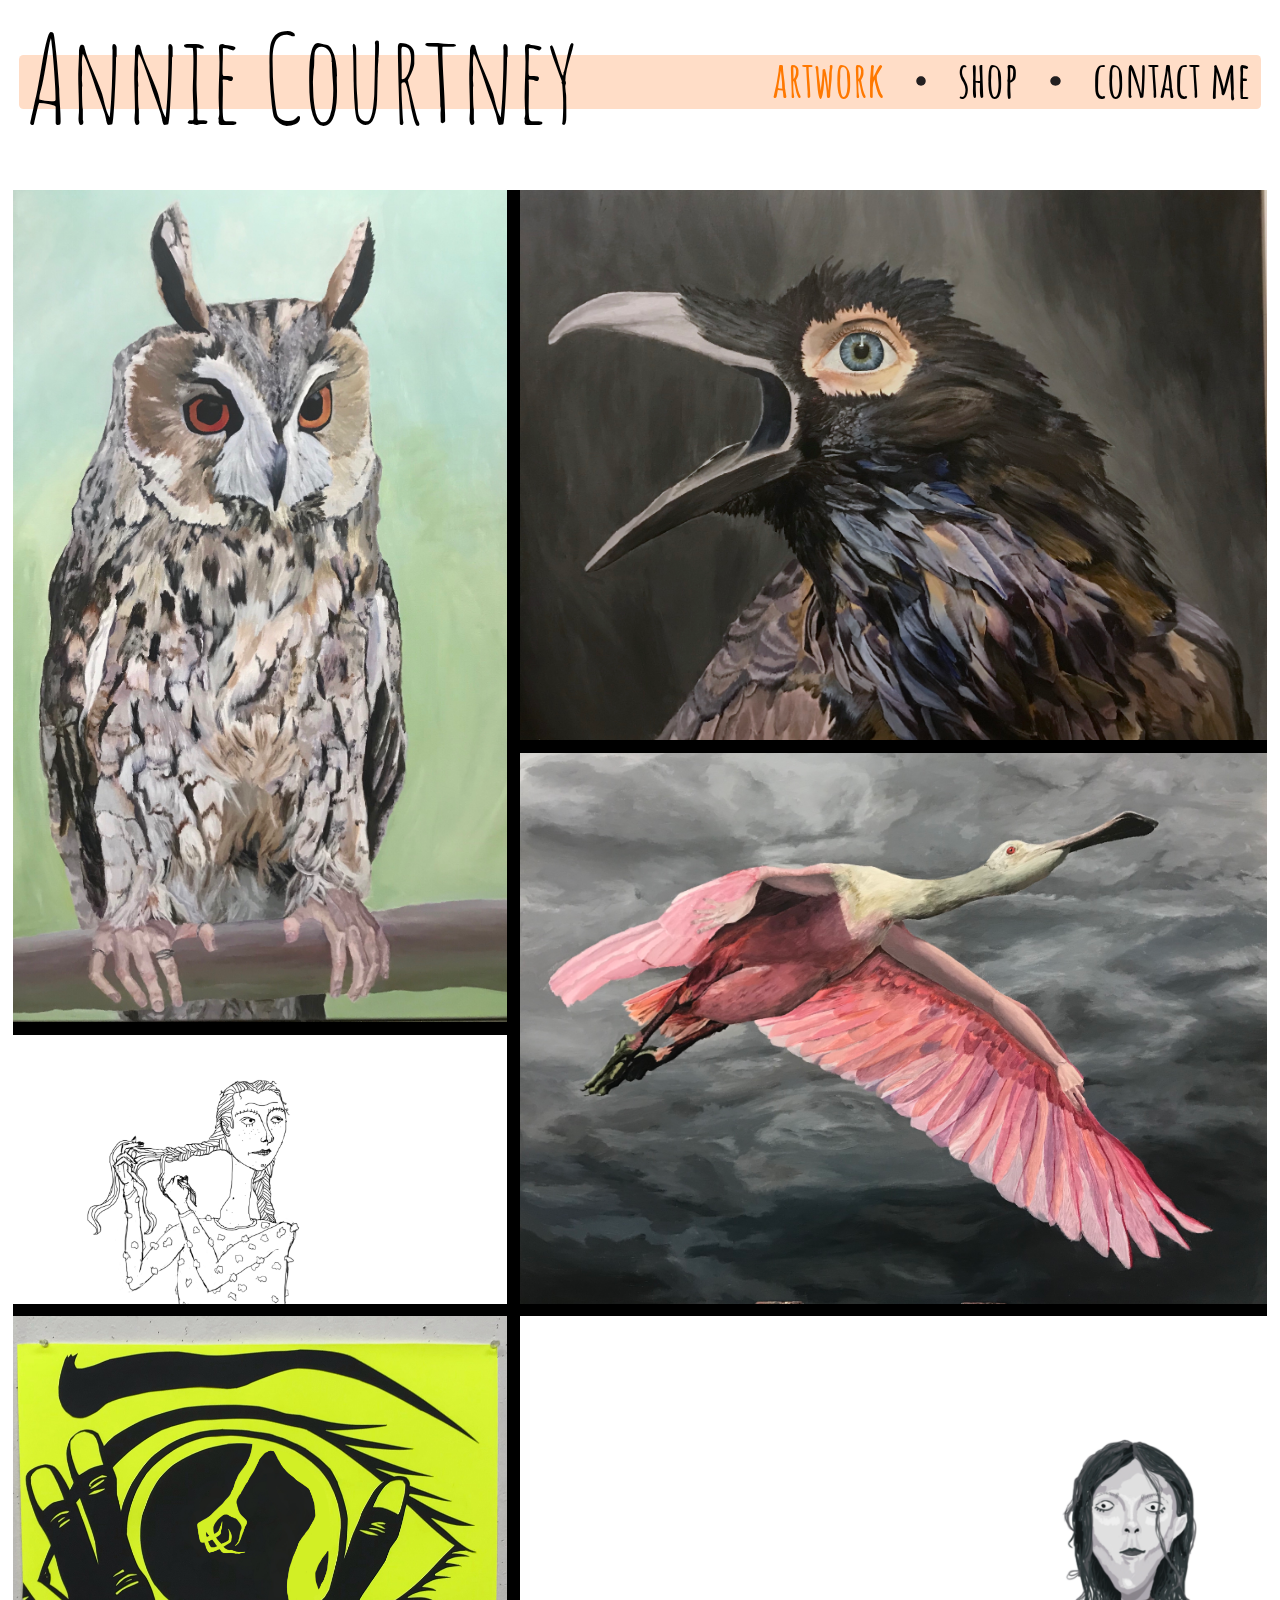
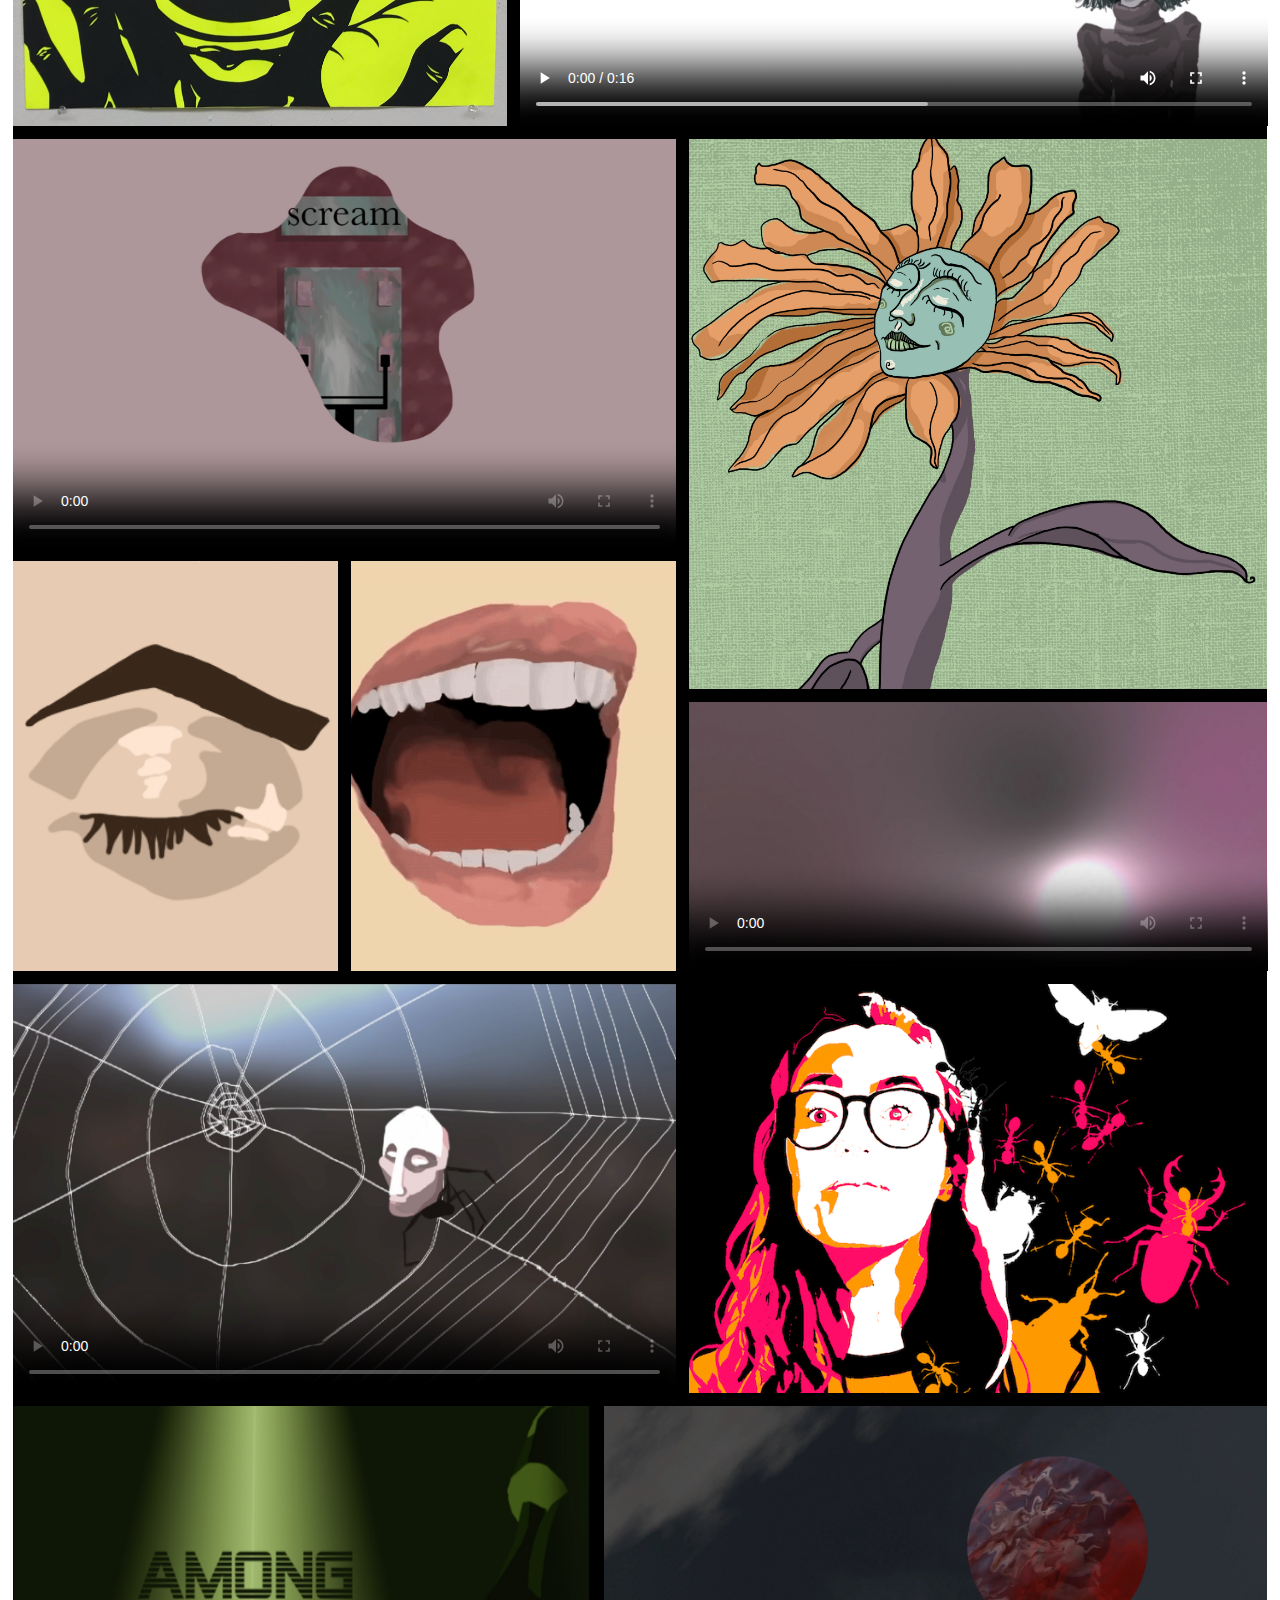
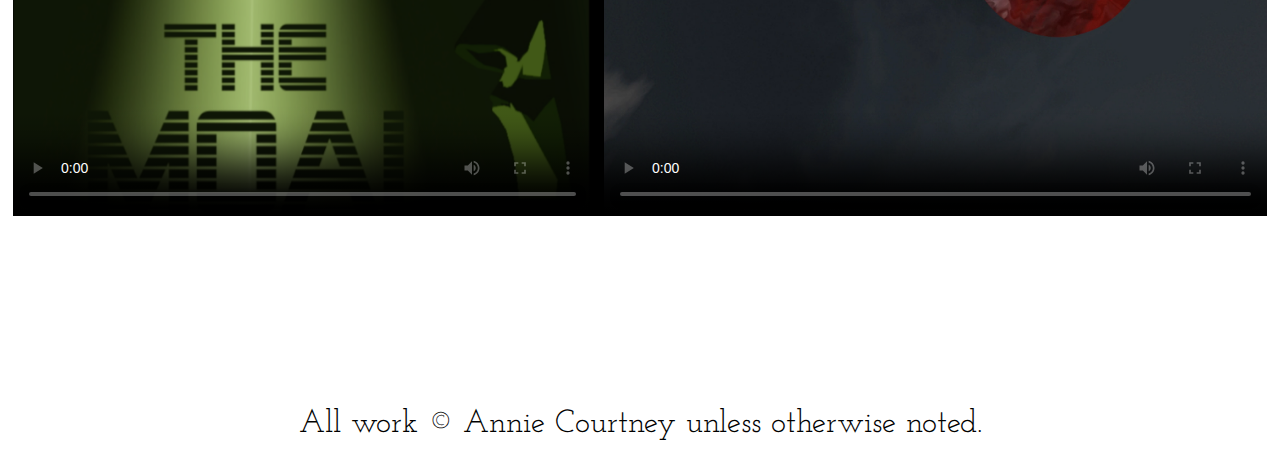
==== index.html @ 16fbfc7e "swipe" ====
<!DOCTYPE html>
<html>
<head>
	<!--artwork page-->
	<title>Annie Courtney</title>
	<link rel = "stylesheet" type = "text/css" href = "genStyle.css" />
	<link href="https://fonts.googleapis.com/css2?family=Amatic+SC:wght@400;700&family=Josefin+Slab&display=swap" rel="stylesheet">
	<link rel='icon' href='assets/favicon1.svg'/>
<!-- 	<link rel="apple-touch-icon-precomposed" href="favicon1.svg" /> -->
	<meta name="viewport" content="width=device-width, initial-scale=1">
</head>
<style>
	#artworks{
		display: grid;
		grid-gap: 3vw;
		background-color: black;
	}
	#artworks img{
		width: 100%;
		height: auto;
		margin-top: 0%;
		margin-bottom: 0%;
		padding: 0px;
		cursor: pointer;
		margin-top: 0%;
	}
	#artworks video{
		width: 100%;
		height: auto;
		margin-bottom: 0%;
		cursor: pointer;
	}

	#back2top{
	  display: none;
	  position: fixed;
	  bottom: 5vw;
	  right: 5vw;
	  border: none;
	  outline: none;
	  color: #ff780085;
	  background-color: #00000020;
	  cursor: pointer;
	  /*font-family: 'Amatic SC', serif;*/
	  font-weight: bolder;
	  font-size: 10vw;
	  padding-bottom: 2vw;
	  padding-left: 1vw;
	  padding-right: 1vw;
	  border-radius: 0vw;
	  /*font-weight: 700;*/
	}
	#back2top:hover {
	  color: #ff7800;
	  background-color: black;
	}

/*mobile lightbox below*/

	/* The Modal (background) */
	.modal {
	  display: none;
	  position: fixed;
	  z-index: 1;
	  padding-top: 10vw;
	  left: 0;
	  top: 0;
	  width: 100%;
	  padding-right: 0;
	  padding-left: 0;

	  height: 100%;
	  overflow: auto;
	  background-color: rgba(0, 0, 0,  .95);

	}

	/* Modal Content */
	.modal-content {
	  position: relative;
	  /*background-color: #000000;*/
	  margin-top: 2vw;
	 /* margin: auto;*/
	  padding: 0;
	  max-width: 100%;
	  /*max-height: 50vw;*/
	 /* max-width: 1200px;*/
	}

	/* The Close Button */
	.close {
	  color: white;
	  position: absolute;
	  top: 0vw;
	  right: 3vw;
	  font-size: 13vw;
	  /*font-weight: bold;*/
	}
	.close:hover,
	.close:focus {
	  color: #ff7800;
	  text-decoration: none;
	}

	/* Number text (1/3 etc) */
	.numbertext {
	  color: #ffffff50;
	  font-size: 5vw;
	  margin-top: -7vw;
	  margin-left: 3vw;
	  /*padding: 8px 12px;*/
	  position: absolute;
	}

	.mySlides {
	  display: none;
	}

	.mySlides img{
		width: 100%;
	}

	.mySlides video{
		width: 100%;
	}

	.cursor {
	  cursor: pointer;
	}

	/* Next & previous buttons */
	.prev,
	.next {
	  position: absolute;
	  width: auto;
	  padding: 1vw;
	  margin-top: 0vw;
	  color: white;
	  font-family: 'Josefin Slab', serif;
	  font-weight: 400;
	  font-size: 8vw;
	}
	.prev{
		left: 5vw;
	}

	/* Position the "next button" to the right */
	.next {
	  right: 5vw;
	  /*border-radius: 3px 0 0 3px;*/
	}

	/* On hover, add a black background color with a little bit see-through */
	.prev:hover,
	.next:hover {
		cursor: pointer;
	  color: #ff7800;
	}

	.title-container {
	  text-align: center;
	  margin-top: 0vw;
	  color: white;
	  font-size: 8vw;
	  font-family: 'Amatic SC', cursive;
	  font-weight: 700;
	}

	.caption-container{
	  text-align: center;
	  margin-top: 0vw;
	  margin-left: 7vw;
	  margin-right: 7vw;
	  color: white;
	  font-size: 5vw;
	  font-family: 'Josefin Slab', serif;
	}
	
	/* the little icons of all the images in the lightbox*/
	.column { 
	  display: flex;
	  flex-wrap: wrap;
	  align-items: flex-start;
	  flex-direction: row;
	  width: 92.5vw;
	  margin-left: 7.5vw;
	  margin-bottom: 2vw;
	  background-color: yellow;
	  margin-right:0;
	  padding-right: 0;
	}
	.column img{
	  margin: 1vw;
	  width: 15vw;
	}
	/*unselected little icons*/
	.demo {
	  opacity: .25;
	}
	/*selected little icon*/
	.active,
	.demo:hover {
	  opacity: 1;
	}

/*desktop below*/

	@media (min-width: 992px), (orientation: landscape) {
		#back2top {
		  bottom: 2vw;
		  right: 2vw;
		  color: #ff780075;
		  background-color: #00000050;
		  font-size: 5vw;
		  border-radius: 0vw;
		  padding-bottom: 1vw;
		  padding-right: .5vw;
		  padding-left: .5vw;
		  right: 3vw;
		}
		#artworks{
			margin-right: 1vw;
			margin-left: 1vw;
			display: grid;
		    grid-template-columns: repeat(15, 1fr);
		    grid-template-rows: repeat(23, 10vw);
		    grid-gap: 1vw;
		}
		#artworks img{
			width: 100%;
		    height: 100%;
		    object-fit: cover;

		}
		#artworks video{
			width: 100%;
		    height: 100%;
		    object-fit: cover;
		}
		#owl{
			grid-column-start: 1;
		    grid-column-end: 7;
		    grid-row-start: 1;
		    grid-row-end: 7;
		}
		#raven{
			grid-column-start:7;
		    grid-column-end: 16;
		    grid-row-start: 1;
		    grid-row-end: 5;
		}
		#love{
			grid-column-start: 7;
		    grid-column-end:16;
		    grid-row-start: 9;
		    grid-row-end: 12;
		}
		#braid{
			grid-column-start: 1;
		    grid-column-end: 7;
		    grid-row-start: 7;
		    grid-row-end: 9;
		}
		#flatbill{
			grid-column-start:7;
		    grid-column-end: 16;
		    grid-row-start: 5;
		    grid-row-end: 9;
		}
		#fear{
			grid-column-start: 1;
		    grid-column-end: 7;
		    grid-row-start: 9;
		    grid-row-end: 12;
		}
		#scream{
			grid-column-start: 1;
		    grid-column-end: 9;
		    grid-row-start: 12;
		    grid-row-end: 15;
		}
		#flower{
			grid-column-start: 9;
		    grid-column-end: 16;
		    grid-row-start: 12;
		    grid-row-end: 16;
		}
		#earthling{
			grid-column-start: 1;
			grid-column-end: 5;
		    grid-row-start: 15;
		    grid-row-end: 18;
		}
		#mouth{
			grid-column-start: 5;
		    grid-column-end: 9;
		    grid-row-start: 15;
		    grid-row-end: 18;
		}
		#abstract{
			grid-column-start: 9;
			grid-column-end: 16;
		    grid-row-start: 16;
		    grid-row-end: 18;
		}
		#privacy{
			grid-column-start: 1;
		    grid-column-end: 9;
		    grid-row-start: 18;
		    grid-row-end: 21;
		}
		#self{
			grid-column-start: 9;
		    grid-column-end: 16;
		    grid-row-start: 18;
		    grid-row-end: 21;
		}
		#moai{
			grid-column-start: 1;
		    grid-column-end: 8;
		    grid-row-start: 21;
		    grid-row-end: 24;
		}
		#spider{
			grid-column-start: 8;
		    grid-column-end: 16;
		    grid-row-start: 21;
		    grid-row-end: 24;
		}

/*desktop lightbox below*/

		/* The Modal (background) */
		.modal {
		  display: none;
		  position: fixed;
		  z-index: 1;
		  padding-top: 0vw;
		  left: 0;
		  top: 0;
		  width: 100%;
		  height: 100%;
		  overflow: auto;
		}

		/* Modal Content */
		.modal-content {
		  position: relative;
		  margin-top: 1vw;
		  padding: 0;
		  margin-left: 1vw;
		  margin-right: 1vw;
		}

		.mySlides{
		  margin-top: 4vw;
		  margin-left: 4vw;
		  margin-right: 5vw;
		  display: none;
		  width: 50%;
		  margin-bottom: 5vw;
		}

		.mySlides img{
		  display: block;
		  width: 50vw;
		  height: auto;
		  max-height: 50vw;
		  margin-left: auto;
		  margin-right: auto;
		}
		#LMG{
		  width: 35vw;
		  height: auto;
		  margin-left: auto;
		  margin-right: auto;
		}

		.mySlides video{
		  display: block;
		  height: auto;
		  width: 50vw;
		  margin-left: auto;
		  margin-right: auto;
		}

		/* The Close Button */
		.close {
		  z-index: 99;
		  color: white;
		  position: absolute;
		  top: -1vw;
		  right: 1vw;
		  font-size: 5vw;
		}

		/* Number text (1/15 etc) */
		.numbertext {
		  font-size: 2vw;
		  margin-top: -2.75vw;
		  margin-left: -3.5vw;
		  position: absolute;
		}

		/* Next & previous buttons */
		.prev,
		.next {
		  position: absolute;
		  width: auto;
		  font-size: 4vw;
		}
		.prev{
			left: 0;
			padding-left: 4vw;
		}

		/* Position the "next button" to the right */
		.next {
		  right: 0;
		  padding-right: 5vw;
		}

		/* the little icons of all the images in the lightbox*/
		.column { 
		  display: flex;
		  flex-wrap: wrap;
		  align-items: flex-start;
		  flex-direction: row;
		  width: 100vw;
		  margin-left: 1vw;
		  margin-bottom: 2vw;
		}
		.column img{
		  margin: 1vw;
		  width: 10vw;
		}

		.title-container {
		  position: absolute;
		  text-align: center;
		  width: 50vw;
		  top: 1vw;
		  left: 48vw;
		  font-size: 4vw;
		  margin-left: 4vw;
		  margin-right: 4vw;
		}

		.caption-container{
		  position: absolute;
		  text-align: center;
		  width: 50vw;
		  top: 5vw;
		  left: 48vw;
		  margin-left: 4vw;
		  margin-right: 4vw;
		  padding-left: 4vw;
		  padding-right: 4vw;
		  margin-top: 1vw;
		  font-size: 2vw;
		}

}

</style>
<body>
	<div id="box">
		<div class="bar1"></div>
		<div class="bar1 corners"></div>
  		<a id="annie">Annie Courtney</a>
  		<div class="bar1 bar2"></div>
  		<div class="bar1 bar2 corners"></div>
  		<div id="nav">
  			<a id="artwork" class="page_title" href="index.html" target="_self">artwork</a>
  			<img id="dot1"src="assets/dot.svg">
  			<a id="shop" href="shop.html" target="_self">shop</a>
  			<img id="dot2" src="assets/dot.svg">
  			<a id="contact" href="contact.html">contact me</a>
		</div>
	</div>
<div id="inner_box">
<!--page specific-->
	<div id="artworks">
		<img id="raven" onclick="openModal();currentSlide(1)" src="assets/artwork/nothing more.jpg" alt="painting of a crow/raven with a human eye">
		<img id="owl" onclick="openModal();currentSlide(2)" src="assets/artwork/Losing My Grip.jpg" alt="painting of an owl sitting on a branch with human hands instead of talons">
		<img id="flatbill" onclick="openModal();currentSlide(3)" src="assets/artwork/En Route.JPG" alt="painting of a rose flatbill bird flying with human arms under her/his/their wings">
		<img id="fear" onclick="openModal();currentSlide(4)" src="assets/artwork/fear.jpg" alt="paper cutout graphic of a hand partially covering an eye with the reflection of a monster hand in the eye">
		<video id="love" onclick="openModal();currentSlide(5)" poster="assets/artwork/thumbnails/love_cover.png" controls><source src="assets/artwork/love.mp4" type="video/mp4" alt="animation of a girl getting her hair pushed behind her ear by someone out of frame, and then leaking pink goo from the eyes, nose, and mouth and falling over">Your browser does not support the video tag.</video>
		<img id="braid" onclick="openModal();currentSlide(6)" src="assets/artwork/dahaht.jpg" alt="sketchy illustration of a girl braiding her hair">
		<img id="flower" onclick="openModal();currentSlide(7)" src="assets/artwork/photosynthesmize.jpg" alt="illlustration of a flower with a human face">
		<video id="scream" onclick="openModal();currentSlide(8)" controls src="assets/artwork/scream.mov" type="video/mov" poster="assets/artwork/thumbnails/scream_cover.png" alt="animation of a scream switch being pulling inside a mouth">Your browser does not support the video tag.</video>
		<video id="abstract" onclick="openModal();currentSlide(9)" poster="assets/artwork/thumbnails/tcaoy_cover.png" controls><source src="assets/artwork/tcaoy.mp4" type="video/mp4" alt="animation of abstract light and colors">Your browser does not support the video tag.</video>
		<img id="mouth" onclick="openModal();currentSlide(10)" src="assets/artwork/mouth.gif" alt="animation of a mouth opeing and a beetle crawling on the tongue">
		<video id="privacy" onclick="openModal();currentSlide(11)" poster="assets/artwork/thumbnails/ijwsp_cover.png" controls><source src="assets/artwork/ijwsp.mp4" type="video/mp4" alt="demo of an app where a spider creature gets scared if you make noise">Your browser does not support the video tag.</video>
		<img id="self" onclick="openModal();currentSlide(12)" src="assets/artwork/selfportrait.PNG" alt="digital drawing of a girl and bugs">
		<video id="moai" onclick="openModal();currentSlide(13)" poster="assets/artwork/thumbnails/moai_cover.png" controls src="assets/artwork/Among the Moai.mov" type="video/mov" alt="3d animation of a ufo bringing the statues of easter island to life">Your browser does not support the video tag.</video>
		<video id="spider" onclick="openModal();currentSlide(14)" poster="assets/artwork/thumbnails/spider_cover.png" controls src="assets/artwork/spider.mov" type="video/mov" alt="3d animation of a spider with a human-like head dancing">Your browser does not support the video tag.</video>
		<img id="earthling" onclick="openModal();currentSlide(15)" src="assets/artwork/earthling.gif" alt="animation of an eye opening and plants growing out and an ant crawling out">
	</div>

<!-- lightbox -->
	<div id="myModal" class="modal">
  <span class="close cursor" onclick="closeModal()">&times;</span>
  <div class="modal-content">

    <div class="mySlides">
      <div class="numbertext">1 / 15</div>
      <img src="assets/artwork/nothing more.jpg">
    </div>

    <div class="mySlides">
      <div class="numbertext">2 / 15</div>
      <img id="LMG" src="assets/artwork/Losing My Grip.jpg">
    </div>

    <div class="mySlides">
      <div class="numbertext">3 / 15</div>
      <img src="assets/artwork/En Route.JPG"">
    </div>
    <div class="mySlides">
      <div class="numbertext">4 / 15</div>
      <img src="assets/artwork/fear.jpg">
    </div>

    <div class="mySlides">
      <div class="numbertext">5 / 15</div>
      <video poster="assets/artwork/thumbnails/love_cover.png" controls><source src="assets/artwork/love.mp4" type="video/mp4">Your browser does not support the video tag.</video>
    </div>

    <div class="mySlides">
      <div class="numbertext">6 / 15</div>
      <img src="assets/artwork/dahaht.jpg">
    </div>
        <div class="mySlides">
      <div class="numbertext">7 / 15</div>
      <img src="assets/artwork/photosynthesmize.jpg">
    </div>

    <div class="mySlides">
      <div class="numbertext">8 / 15</div>
		<video controls src="assets/artwork/scream.mov" type="video/mov" poster="assets/artwork/thumbnails/scream_cover.png">Your browser does not support the video tag.</video>
    </div>

    <div class="mySlides">
      <div class="numbertext">9 / 15</div>
      	<video poster="assets/artwork/thumbnails/tcaoy_cover.png" controls><source src="assets/artwork/tcaoy.mp4" type="video/mp4">Your browser does not support the video tag.</video>
    </div>
        <div class="mySlides">
      <div class="numbertext">10 / 15</div>
      <img src="assets/artwork/mouth.gif">
    </div>

    <div class="mySlides">
      <div class="numbertext">11 / 15</div>
      	<video poster="assets/artwork/thumbnails/ijwsp_cover.png" controls><source src="assets/artwork/ijwsp.mp4" type="video/mp4">Your browser does not support the video tag.</video>
    </div>

    <div class="mySlides">
      <div class="numbertext">12 / 15</div>
      <img src="assets/artwork/selfportrait.PNG">
    </div>
        <div class="mySlides">
      <div class="numbertext">13 / 15</div>
      <video poster="assets/artwork/thumbnails/moai_cover.png" controls src="assets/artwork/Among the Moai.mov" type="video/mov">Your browser does not support the video tag.</video>
    </div>

    <div class="mySlides">
      <div class="numbertext">14 / 15</div>
      <video poster="assets/artwork/thumbnails/spider_cover.png" controls src="assets/artwork/spider.mov" type="video/mov">Your browser does not support the video tag.</video>
    </div>

    <div class="mySlides">
      <div class="numbertext">15 / 15</div>
      <img src="assets/artwork/earthling.gif">
    </div>
    
    <div class="title-container">
	    <a class="prev" onclick="plusSlides(-1); document.querySelectorAll('video').forEach(vid => vid.pause());">&#10094;</a>
	    <a id="myTitle"></a>
	    <a class="next" onclick="plusSlides(1); document.querySelectorAll('video').forEach(vid => vid.pause());">&#10095;</a>
    </div>
    <div class="caption-container">
      <p id="caption"></p>
    </div>

        <div class="column">
	      <img class="demo cursor" src="assets/artwork/nothing more.jpg" onclick="currentSlide(1)" title="Nothing More" alt="acrylic on canvas">
	      <img class="demo cursor" src="assets/artwork/Losing My Grip.jpg" onclick="currentSlide(2)" title="Losing My Grip" alt="acrylic on canvas">
	      <img class="demo cursor" src="assets/artwork/En Route.JPG" onclick="currentSlide(3)" title="En Route" alt="acrylic on canvas">
	      <img class="demo cursor" src="assets/artwork/fear.jpg" onclick="currentSlide(4)" title="Encounter" alt="paper and glue">
	      <img class="demo cursor" src="assets/artwork/thumbnails/love_cover.png" onclick="currentSlide(5)" title="Love" alt="animated in Photoshop">
	      <img class="demo cursor" src="assets/artwork/dahaht.jpg" onclick="currentSlide(6)" title="Does anyone have a hair tie?" alt="drawn in Photoshop">
	      <img class="demo cursor" src="assets/artwork/photosynthesmize.jpg" onclick="currentSlide(7)" title="Photosynthesmize" alt="drawn in Photoshop">
	      <img class="demo cursor" src="assets/artwork/thumbnails/scream_cover.png" onclick="currentSlide(8)" title="Scream" alt="animated in After Effects and Photoshop">
	      <img class="demo cursor" src="assets/artwork/thumbnails/tcaoy_cover.png" onclick="currentSlide(9)" title="They're Crawling All Over You" alt="animated in After Effects, music sampled from Marina and the Diamonds">
	      <img class="demo cursor" src="assets/artwork/mouth.gif" onclick="currentSlide(10)" title="Taste(buds)" alt="animated in Photoshop">
	      <img class="demo cursor" src="assets/artwork/thumbnails/ijwsp_cover.png" onclick="currentSlide(11)" title="I just want some privacy." alt="This piece is a sound-reactive application that was coded in Max, a visual programming language, and animated in After Effects and Photoshop. Both the interaction and the movement were designed to give an impossible creature just enough life to connect with people.">
	      <img class="demo cursor" src="assets/artwork/selfportrait.PNG" onclick="currentSlide(12)" title="Portrait" alt="made with Photoshop">
	      <img class="demo cursor" src="assets/artwork/thumbnails/moai_cover.png" onclick="currentSlide(13)" title="Among the Moai" alt="animated in Blender and After Effects">
	      <img class="demo cursor" src="assets/artwork/thumbnails/spider_cover.png" onclick="currentSlide(14)" title="Creeper" alt="made with Blender, Unity, After Effects, and Final Cut Pro">
	      <img class="demo cursor" src="assets/artwork/earthling.gif" onclick="currentSlide(15)" title="Earthling" alt="animated in Photoshop">
    </div>

  </div>
</div>

<!-- lightbox above -->

	<button onclick="topFunction()" id="back2top" title="Go to top">&#x2191;</button>
<!-- ^^^ page specific ^^^ -->
</div>
	<div id="footer">All work &#169; Annie Courtney unless otherwise  noted.</div>

<script>
//Get the button
var mybutton = document.getElementById("back2top");

// When the user scrolls down 20px from the top of the document, show the button
window.onscroll = function() {scrollFunction()};

function scrollFunction() {
  if (document.body.scrollTop > 20 || document.documentElement.scrollTop > 20) {
    mybutton.style.display = "block";
  } else {
    mybutton.style.display = "none";
  }
}



// When the user clicks on the button, scroll to the top of the document
function topFunction() {
  document.body.scrollTop = 0;
  document.documentElement.scrollTop = 0;
}

//lightbox below 

function openModal() {
  document.getElementById("myModal").style.display = "block";
}

function closeModal() {
  document.getElementById("myModal").style.display = "none";
}

var slideIndex = 1;
showSlides(slideIndex);

function plusSlides(n) {
  showSlides(slideIndex += n);
}

function currentSlide(n) {
  showSlides(slideIndex = n);
}

function showSlides(n) {
  var i;
  var slides = document.getElementsByClassName("mySlides");
  var dots = document.getElementsByClassName("demo");
  var titleText = document.getElementById("myTitle");
  var captionText = document.getElementById("caption");
  if (n > slides.length) {slideIndex = 1}
  if (n < 1) {slideIndex = slides.length}
  for (i = 0; i < slides.length; i++) {
      slides[i].style.display = "none";
  }
  for (i = 0; i < dots.length; i++) {
      dots[i].className = dots[i].className.replace(" active", "");
  }
  slides[slideIndex-1].style.display = "block";
  dots[slideIndex-1].className += " active";
  titleText.innerHTML = dots[slideIndex-1].title;
  captionText.innerHTML = dots[slideIndex-1].alt;
}


// swiping:
let touchstartX = 0;
let touchstartY = 0;
let touchendX = 0;
let touchendY = 0;

const gestureZone = document.getElementById('myModal');

gestureZone.addEventListener('touchstart', function(event) {
    touchstartX = event.changedTouches[0].screenX;
    touchstartY = event.changedTouches[0].screenY;
}, false);

gestureZone.addEventListener('touchend', function(event) {
    touchendX = event.changedTouches[0].screenX;
    touchendY = event.changedTouches[0].screenY;
    handleGesture();
}, false); 

function handleGesture() {
    if ((touchendX <= touchstartX) && (Math.abs(touchstartX-touchendX)>Math.abs(touchendY-touchstartY))) {
        plusSlides(1);
    }
    
    if ((touchendX >= touchstartX) && (Math.abs(touchstartX-touchendX)>Math.abs(touchendY-touchstartY))) {
        plusSlides(-1);
    }
    
    // if (touchendY <= touchstartY) {
    //     alert('Swiped up');
// &&(abs(touchstartX-touchendX)>abs(touchendY-touchstartY))
// &&(abs(touchstartX-touchendX)>abs(touchendY-touchstartY))
    // }
    
    // if (touchendY >= touchstartY) {
    //     alert('Swiped down');
    // }
    
    // if (touchendY === touchstartY) {
    //     alert('Tap');
    // }
}

</script>

</body>
</html>
---- genStyle.css ----
/* general every-page style */
html {
  box-sizing: border-box;
}
*, *:before, *:after {
  box-sizing: inherit;
} 
/*the above is so input boxes do not exceed 
their parent containers when they have padding*/

body{
	font-family: 'Josefin Slab', serif;
	margin: 0px;
	font-size: 98pt; /*the font size that all font percentages will be referencing*/
}
#box{ /*this is for the header and nav bar only*/
	display: flex;
	flex: 0 1 auto;
	flex-direction: column;
	margin-bottom: 4vh;
}
#nav {
	position: relative;
	font-family: 'Amatic SC', cursive;
	font-size: 8vw;
	text-align: center;
	font-weight: 700;
	margin-right: 13.5vw;
	margin-left: auto;
	margin-top: 1vw;
}
#nav a{
	color: black;
	text-decoration: none;
}
#nav #artwork{
	margin-right: 1.5vw;
}
#nav #shop{
	margin-right: 1.8vw;
	margin-left: 1.5vw;
}
#nav #contact{
	margin-left: 1.7vw;
}
#nav img{
	height: 1.75vw;
	margin-bottom: 1.7vw;
}
#nav a:hover {
		color: #ff7800;
}
#nav .page_title{
	color: #ff7800;
}
#annie {
	position: relative;
	text-align: center;
	font-size: 19.2vw;
	font-family: 'Amatic SC', cursive;
	font-weight: 400;
}
.bar1 {
	position: absolute;
	background-color: #ffddc7;
	height: 8.4vw;
	width: 95vw;
	border-radius: 1vw;
	right: 0;
	top: 9vw;

}
.bar2 {
	width: 88vw;
	left: 0;
	top: 26.5vw;
}
.corners{
	border-radius: 0px;
	width: 10%;
}
#inner_box{
	min-height: 100%;
    padding-bottom: 15vw;
}
#footer{
	position: static;
	text-align: center;
	font-size: 4vw;
	width: 100%;
	bottom:0;
	padding-bottom: 3.5vw;
}

/*dektop stuff below*/

@media (min-width: 992px), (orientation: landscape) {
	#box{
		display: grid;
		grid-template-areas: 
		'annie nav';
	}
	#nav {
		position: relative;
		font-family: 'Amatic SC', cursive;
		font-size: 3.8vw;
		font-weight: 700;
		margin-top: 3.8vw;
		margin-left: auto;
		margin-right: 2.3vw;
		display: grid;
		grid-template-areas: 'artwork dot1 shop dot2 contact';
	}
	#nav a{
		color: black;
		text-decoration: none;
	}
	#nav #artwork{
		margin: 0px/*top*/ 2.5vw/*right*/ 0px/*bottom*/ 0px/*left*/;
	}
	#nav #shop{
		margin: 0px/*top*/ 2.5vw/*right*/ 0px/*bottom*/ 2.5vw/*left*/;
	}
	#nav #contact{
		margin: 0px/*top*/ 0vw/*right*/ 0px/*bottom*/ 2.5vw/*left*/;
	}
	#nav img{
		height: .8vw;
		margin-top: 2.1vw;
	}
	#nav a:hover {
			color: #ff7800;
	}
	#nav #page_title{
		color: #ff7800;
	}
	#annie {
		position: relative;
		text-align: left;
		margin-left: 2vw;
		font-size: 9.5vw;
		font-family: 'Amatic SC', cursive;
		font-weight: 400;
	}
	.bar1 {
		position: absolute;
		background-color: #ffddc7;
		height: 4.2vw;
		width: 97vw;
		border-radius: .35vw;
		right: 1.5vw;
		top: 4.3vw;

	}
	.bar2 {
		background-color: #ffddc700;/*completely transparent*/
	}
	.corners{
		background-color: #ffddc700;/*completely transparent*/

	}
	#footer{
		font-size: 2.5vw;
		padding-bottom: 1vw;
	}
}
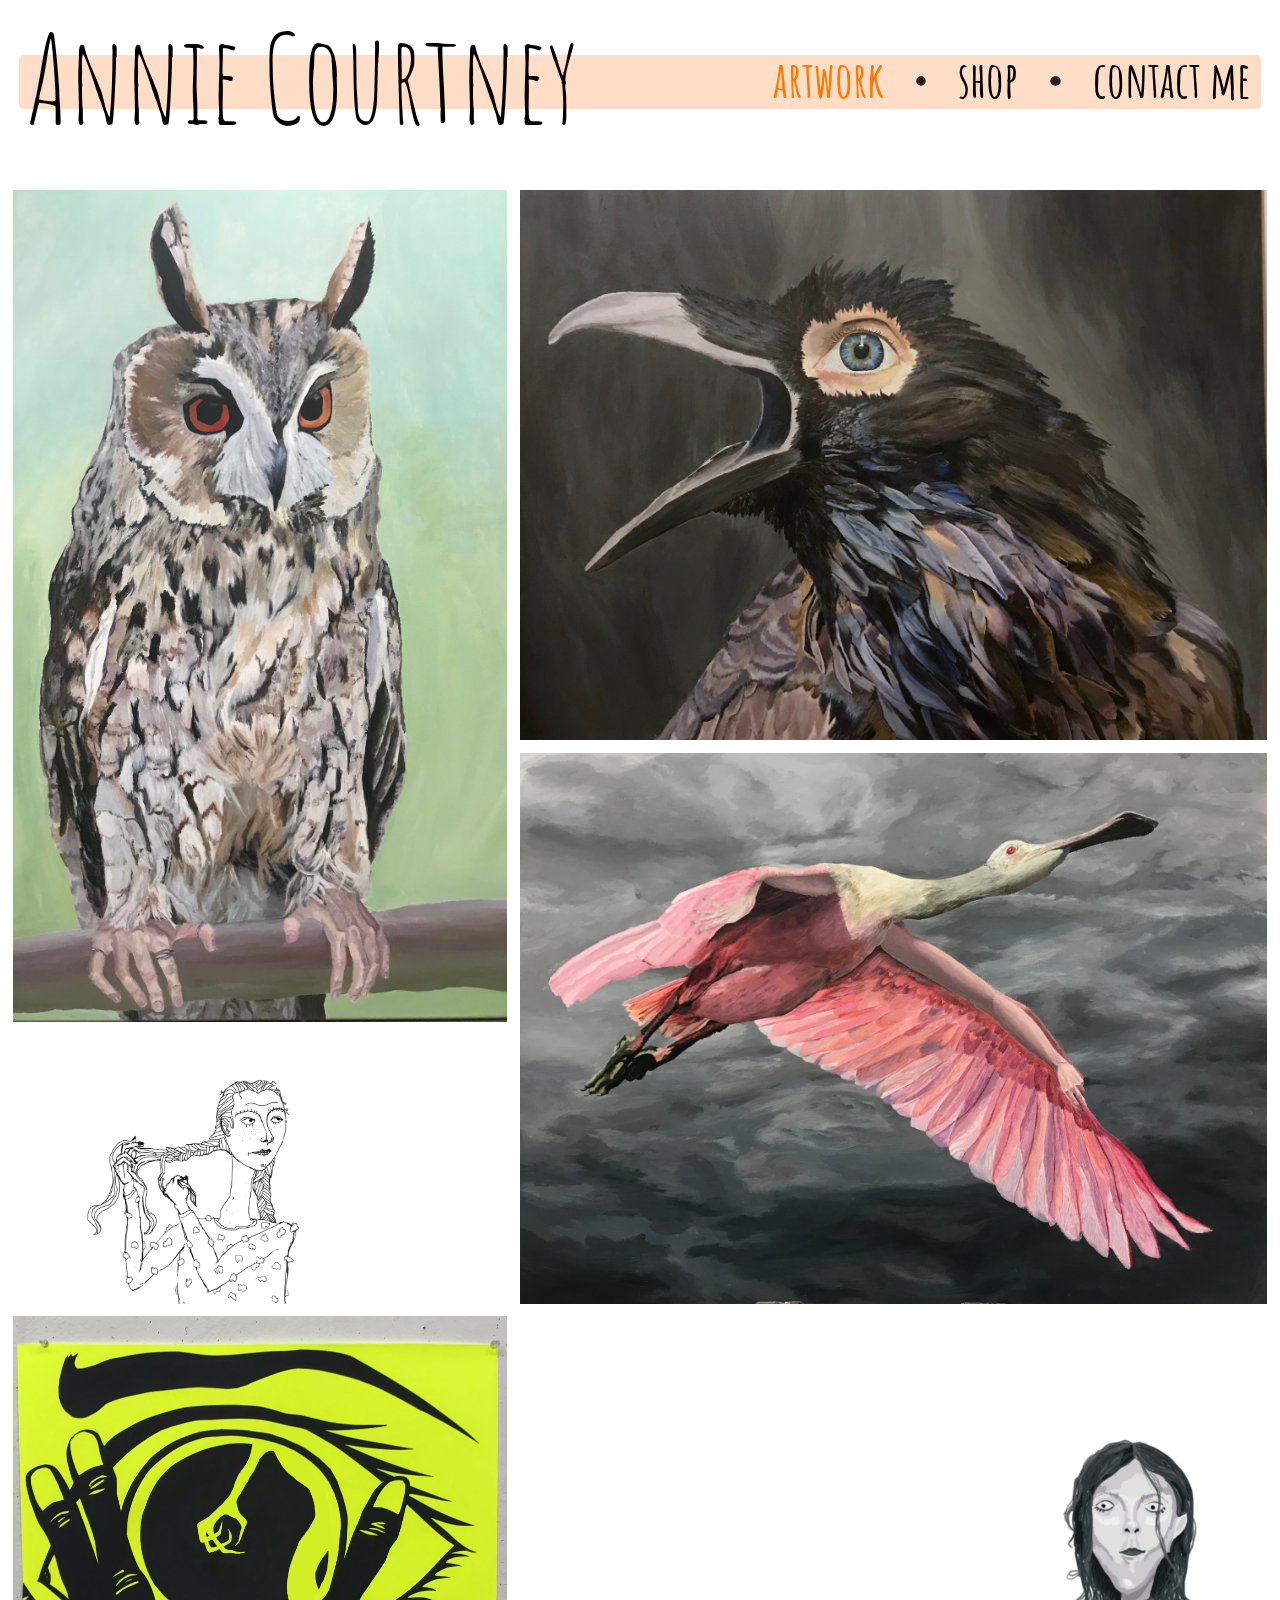
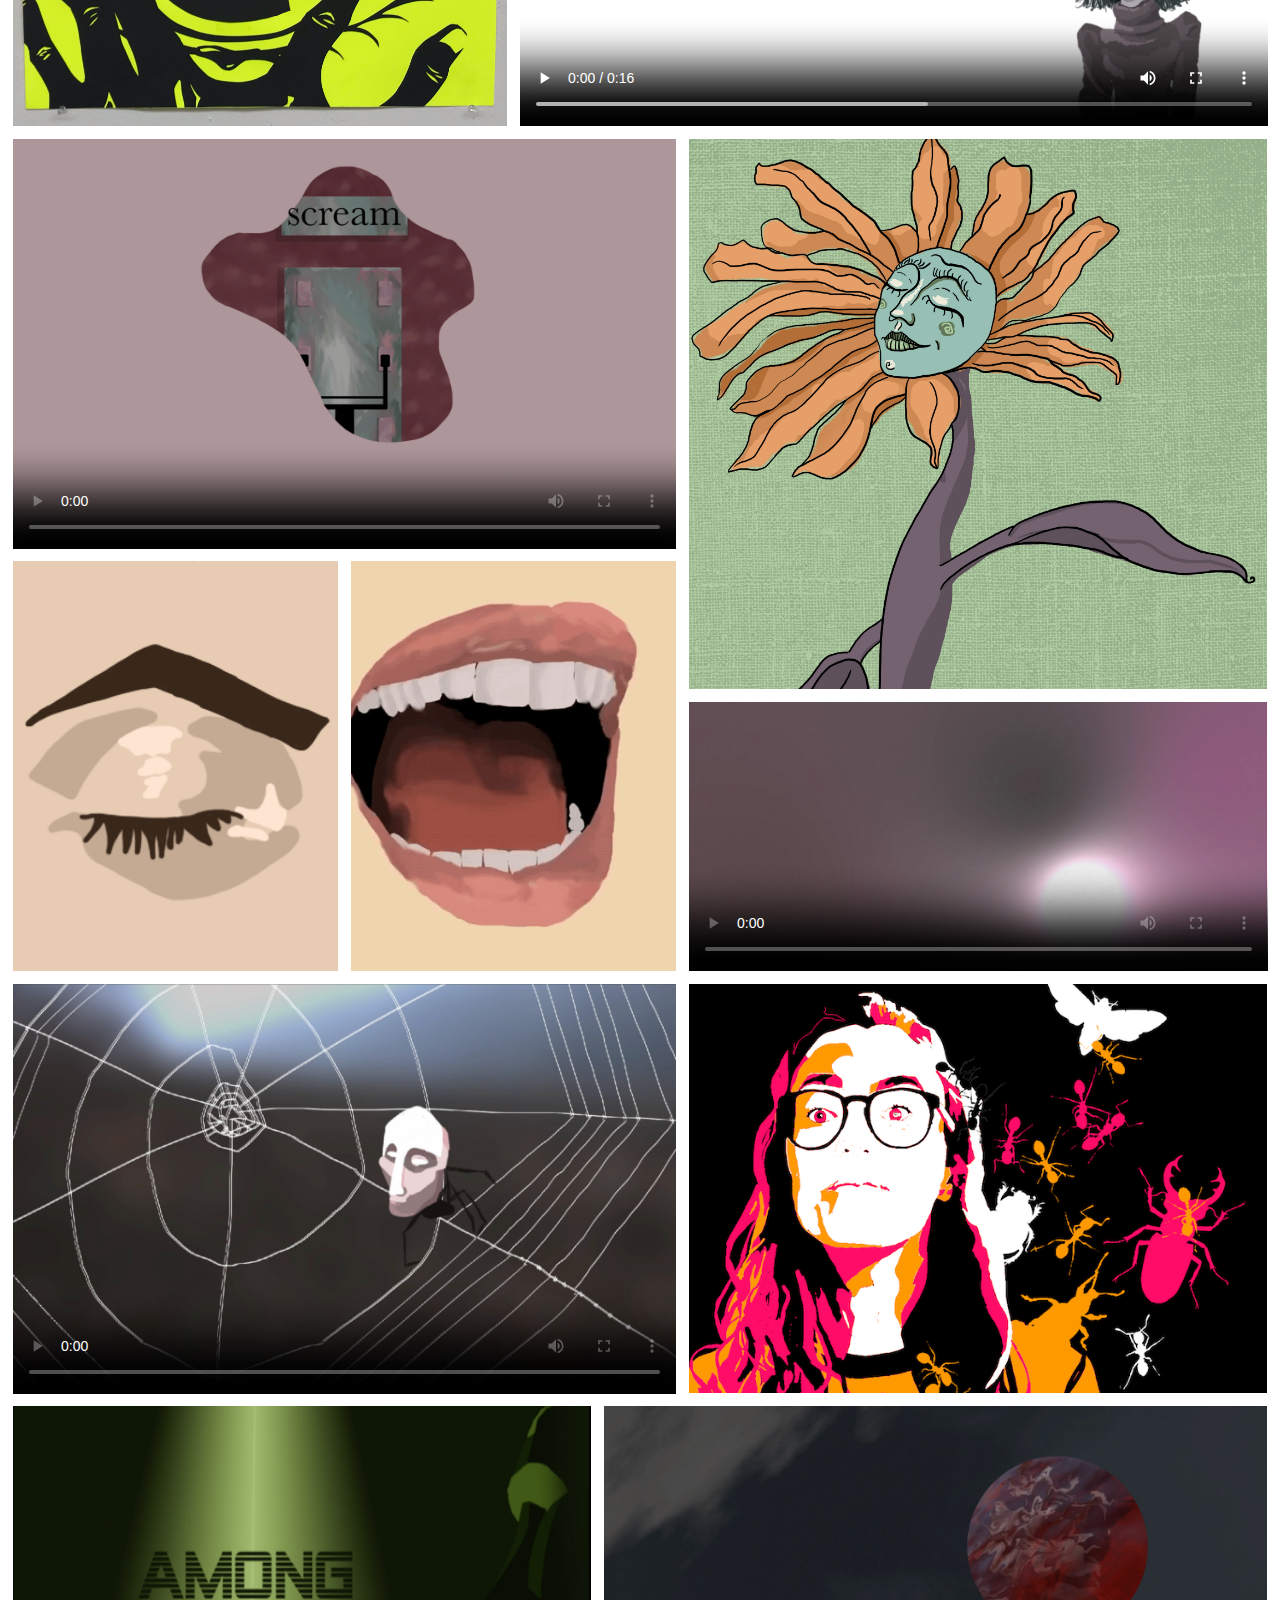
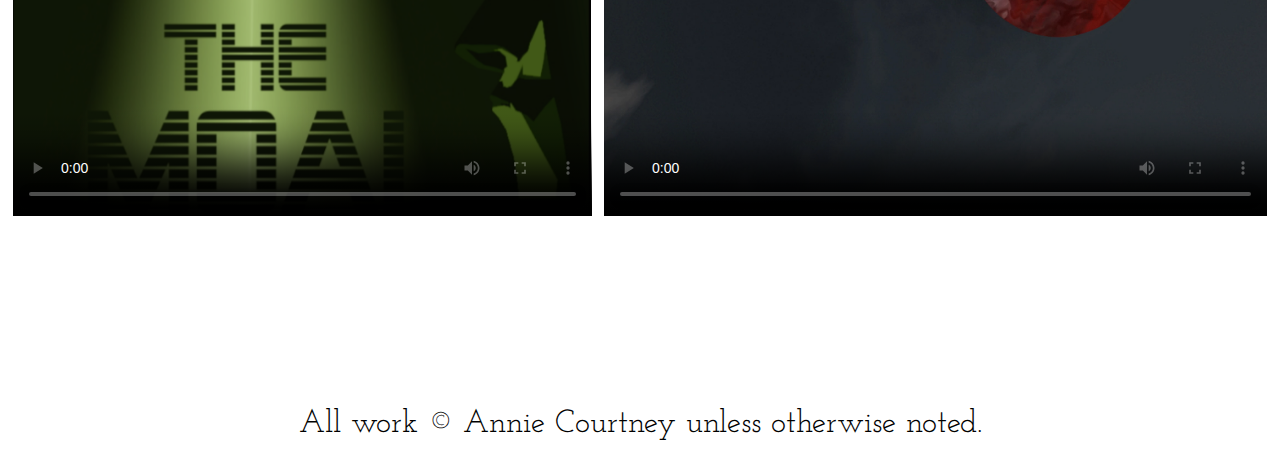
==== commit 20fdd69f: "swipe" ====
--- a/index.html
+++ b/index.html
@@ -13,7 +13,6 @@
 	#artworks{
 		display: grid;
 		grid-gap: 3vw;
-		background-color: black;
 	}
 	#artworks img{
 		width: 100%;
@@ -185,7 +184,6 @@
 	  width: 92.5vw;
 	  margin-left: 7.5vw;
 	  margin-bottom: 2vw;
-	  background-color: yellow;
 	  margin-right:0;
 	  padding-right: 0;
 	}
@@ -703,20 +701,11 @@
     if ((touchendX >= touchstartX) && (Math.abs(touchstartX-touchendX)>Math.abs(touchendY-touchstartY))) {
         plusSlides(-1);
     }
+
+    if ((touchendY >= touchstartY) && (Math.abs(touchstartX-touchendX)<Math.abs(touchendY-touchstartY))){
+    	closeModal();
+    }
     
-    // if (touchendY <= touchstartY) {
-    //     alert('Swiped up');
-// &&(abs(touchstartX-touchendX)>abs(touchendY-touchstartY))
-// &&(abs(touchstartX-touchendX)>abs(touchendY-touchstartY))
-    // }
-    
-    // if (touchendY >= touchstartY) {
-    //     alert('Swiped down');
-    // }
-    
-    // if (touchendY === touchstartY) {
-    //     alert('Tap');
-    // }
 }
 
 </script>
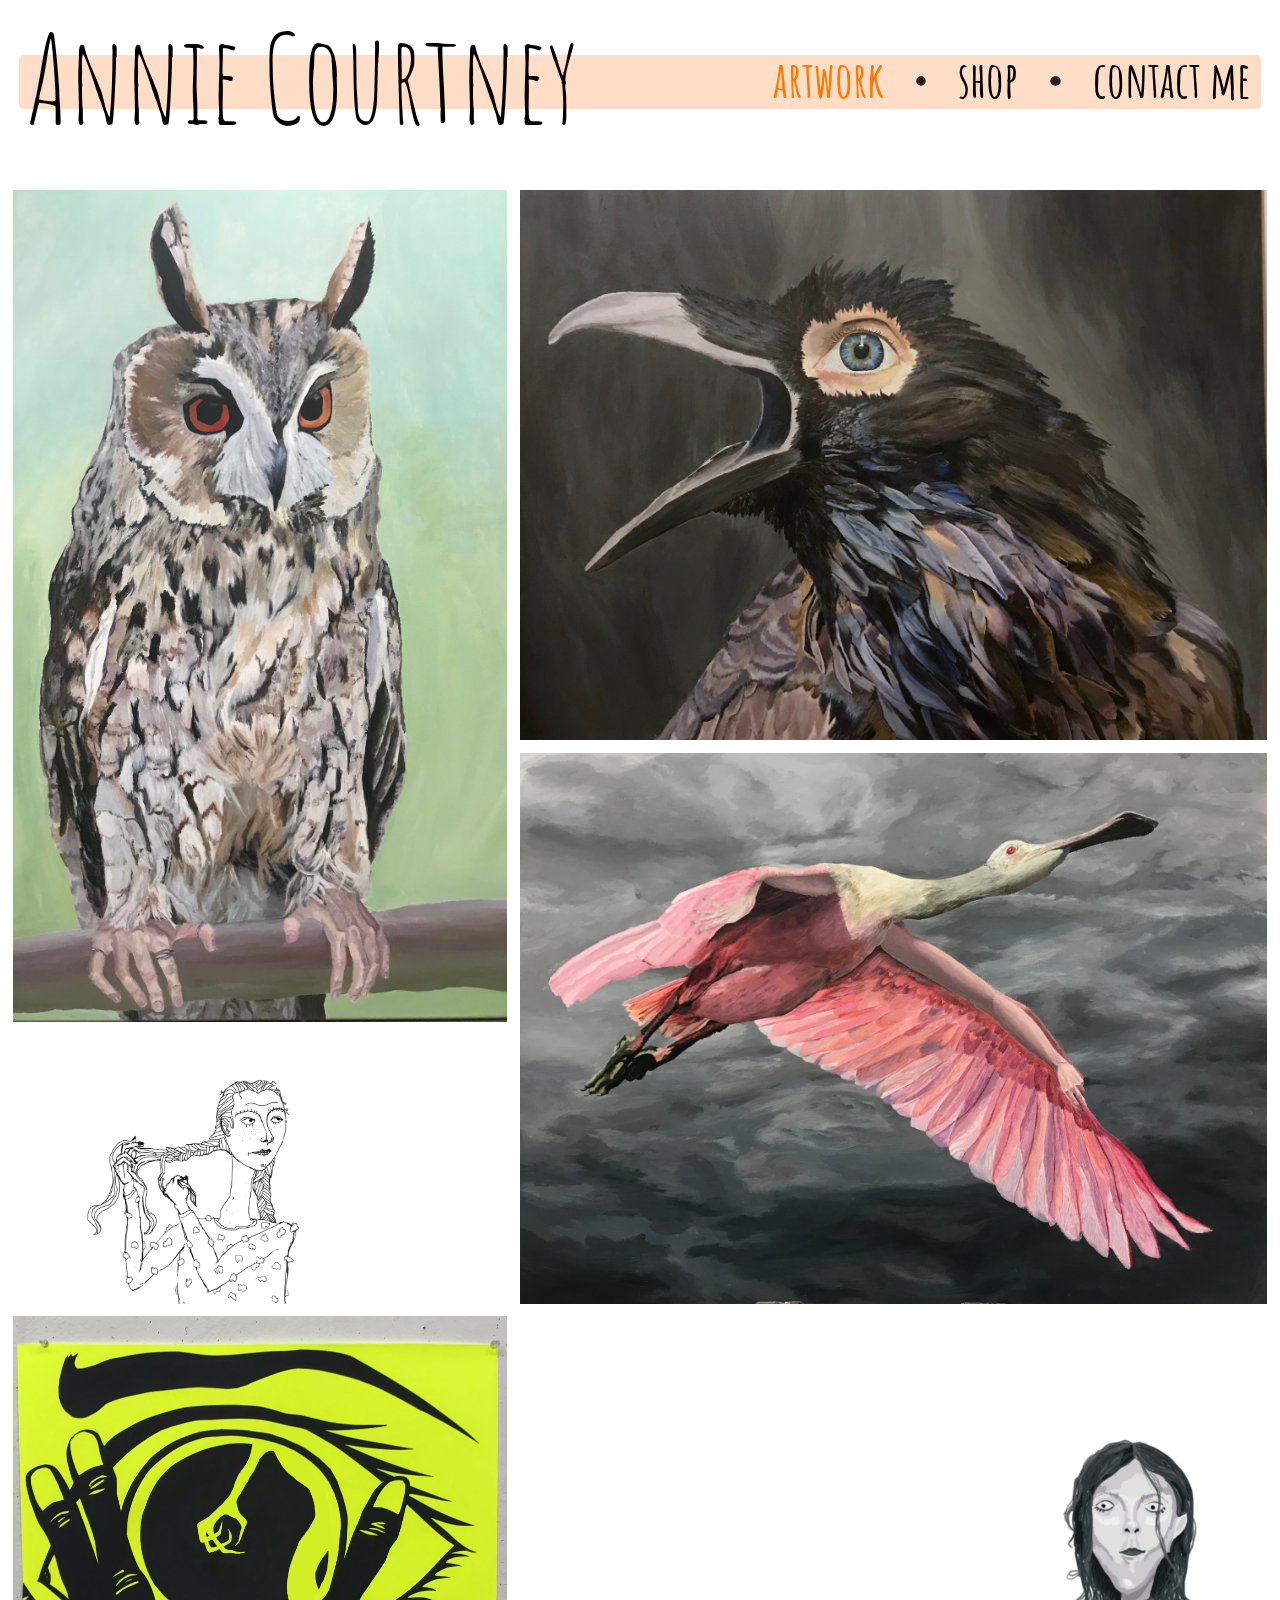
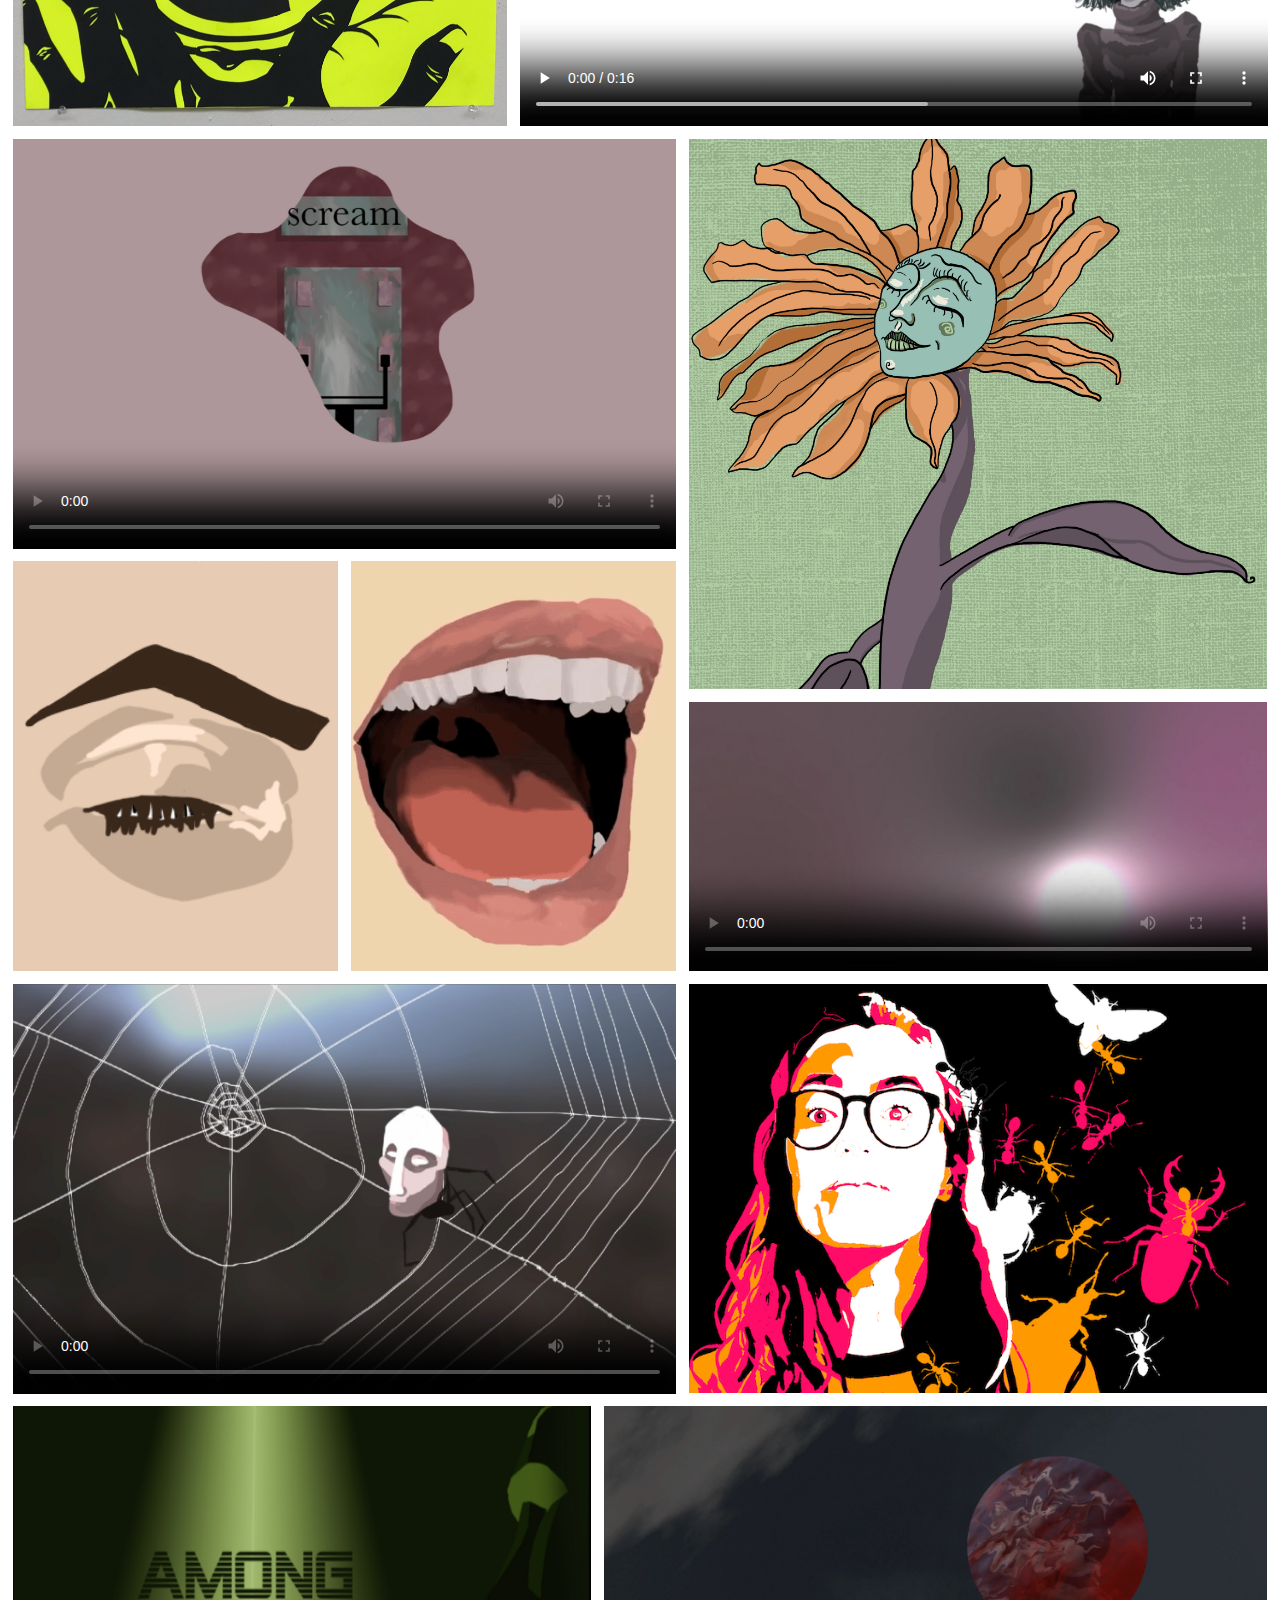
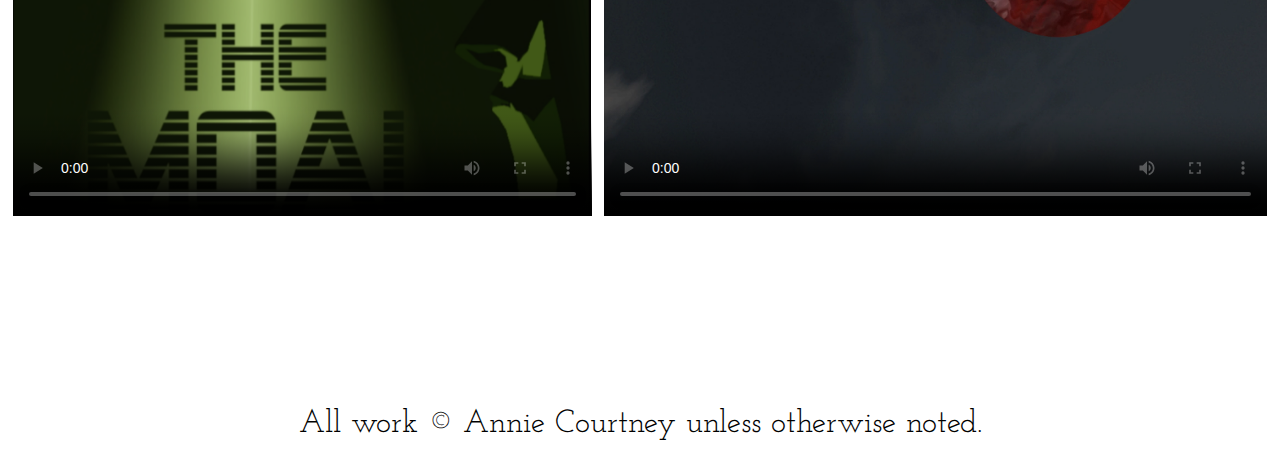
==== commit 0623b976: "swipe left and right on artwork lightbox" ====
--- a/index.html
+++ b/index.html
@@ -702,9 +702,9 @@
         plusSlides(-1);
     }
 
-    if ((touchendY >= touchstartY) && (Math.abs(touchstartX-touchendX)<Math.abs(touchendY-touchstartY))){
-    	closeModal();
-    }
+    // if ((touchendY >= touchstartY) && (Math.abs(touchstartX-touchendX)<Math.abs(touchendY-touchstartY))){
+    // 	closeModal();
+    // }
     
 }
 
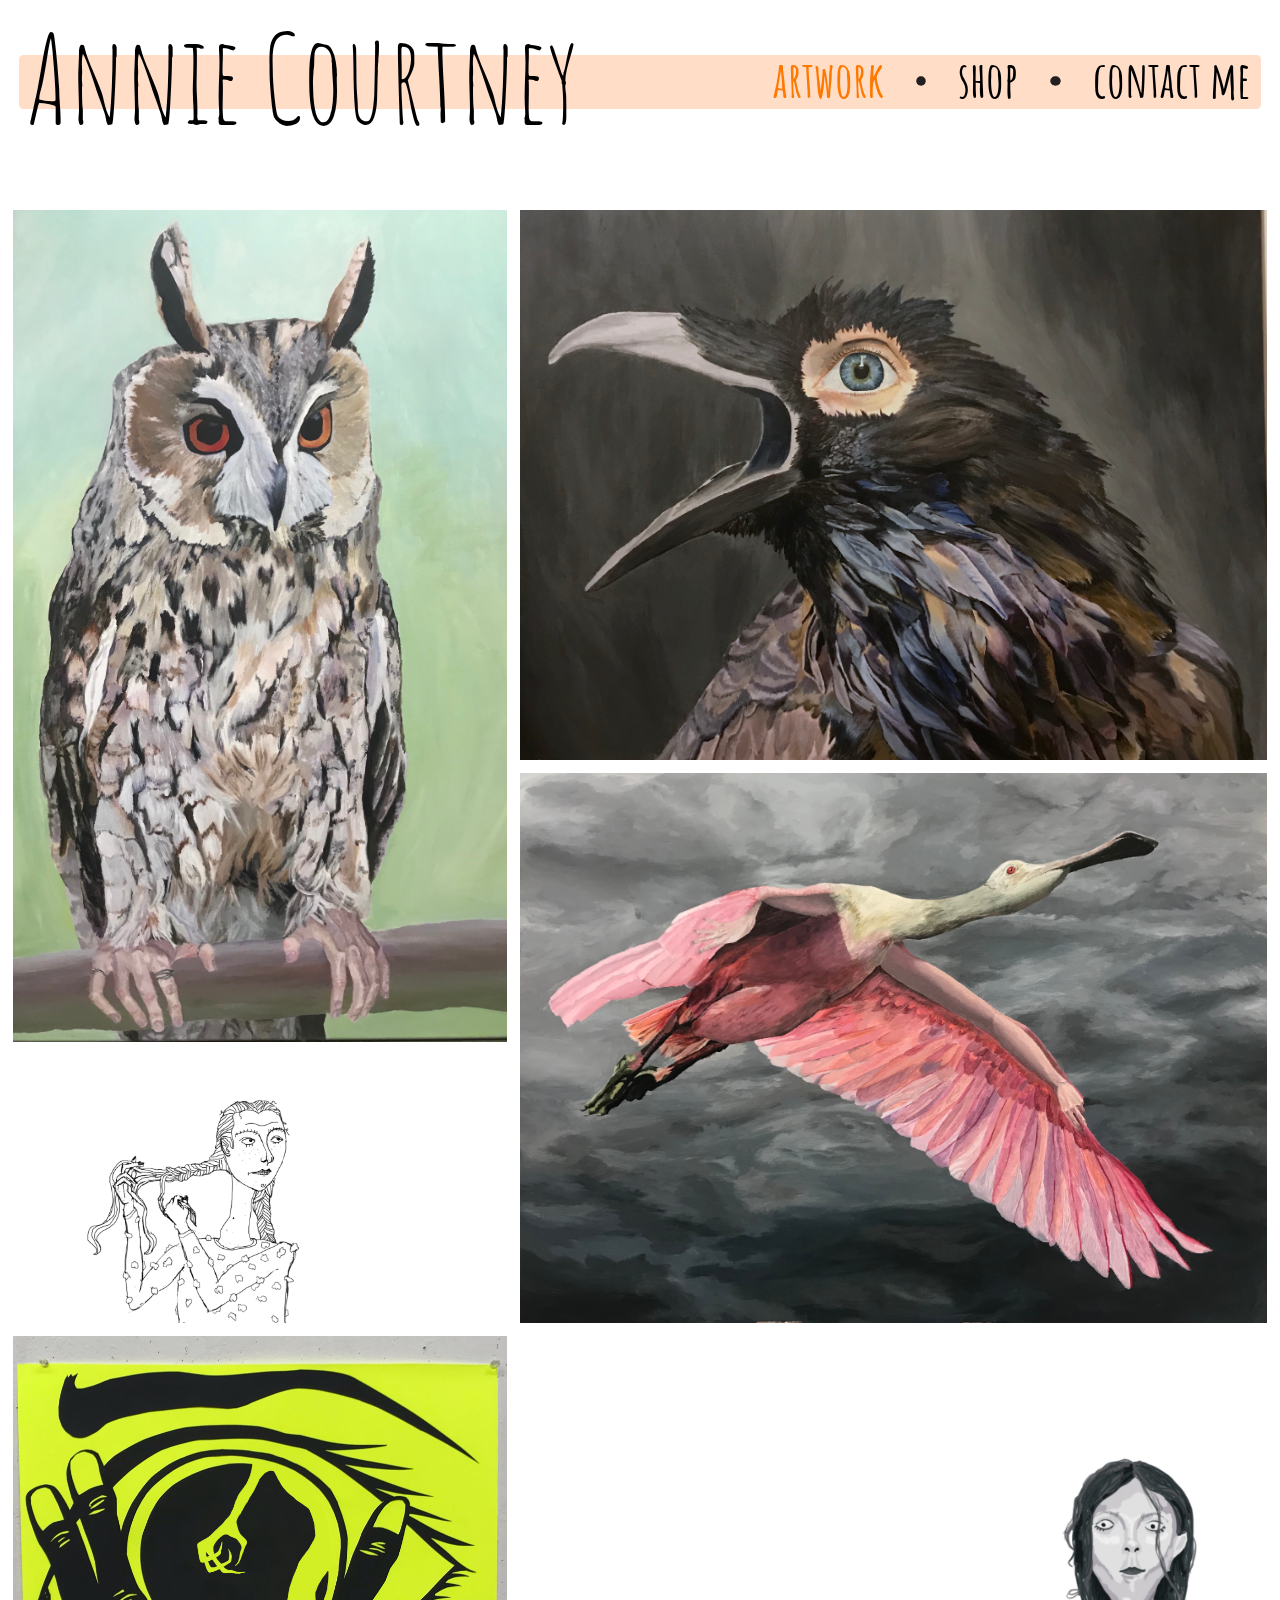
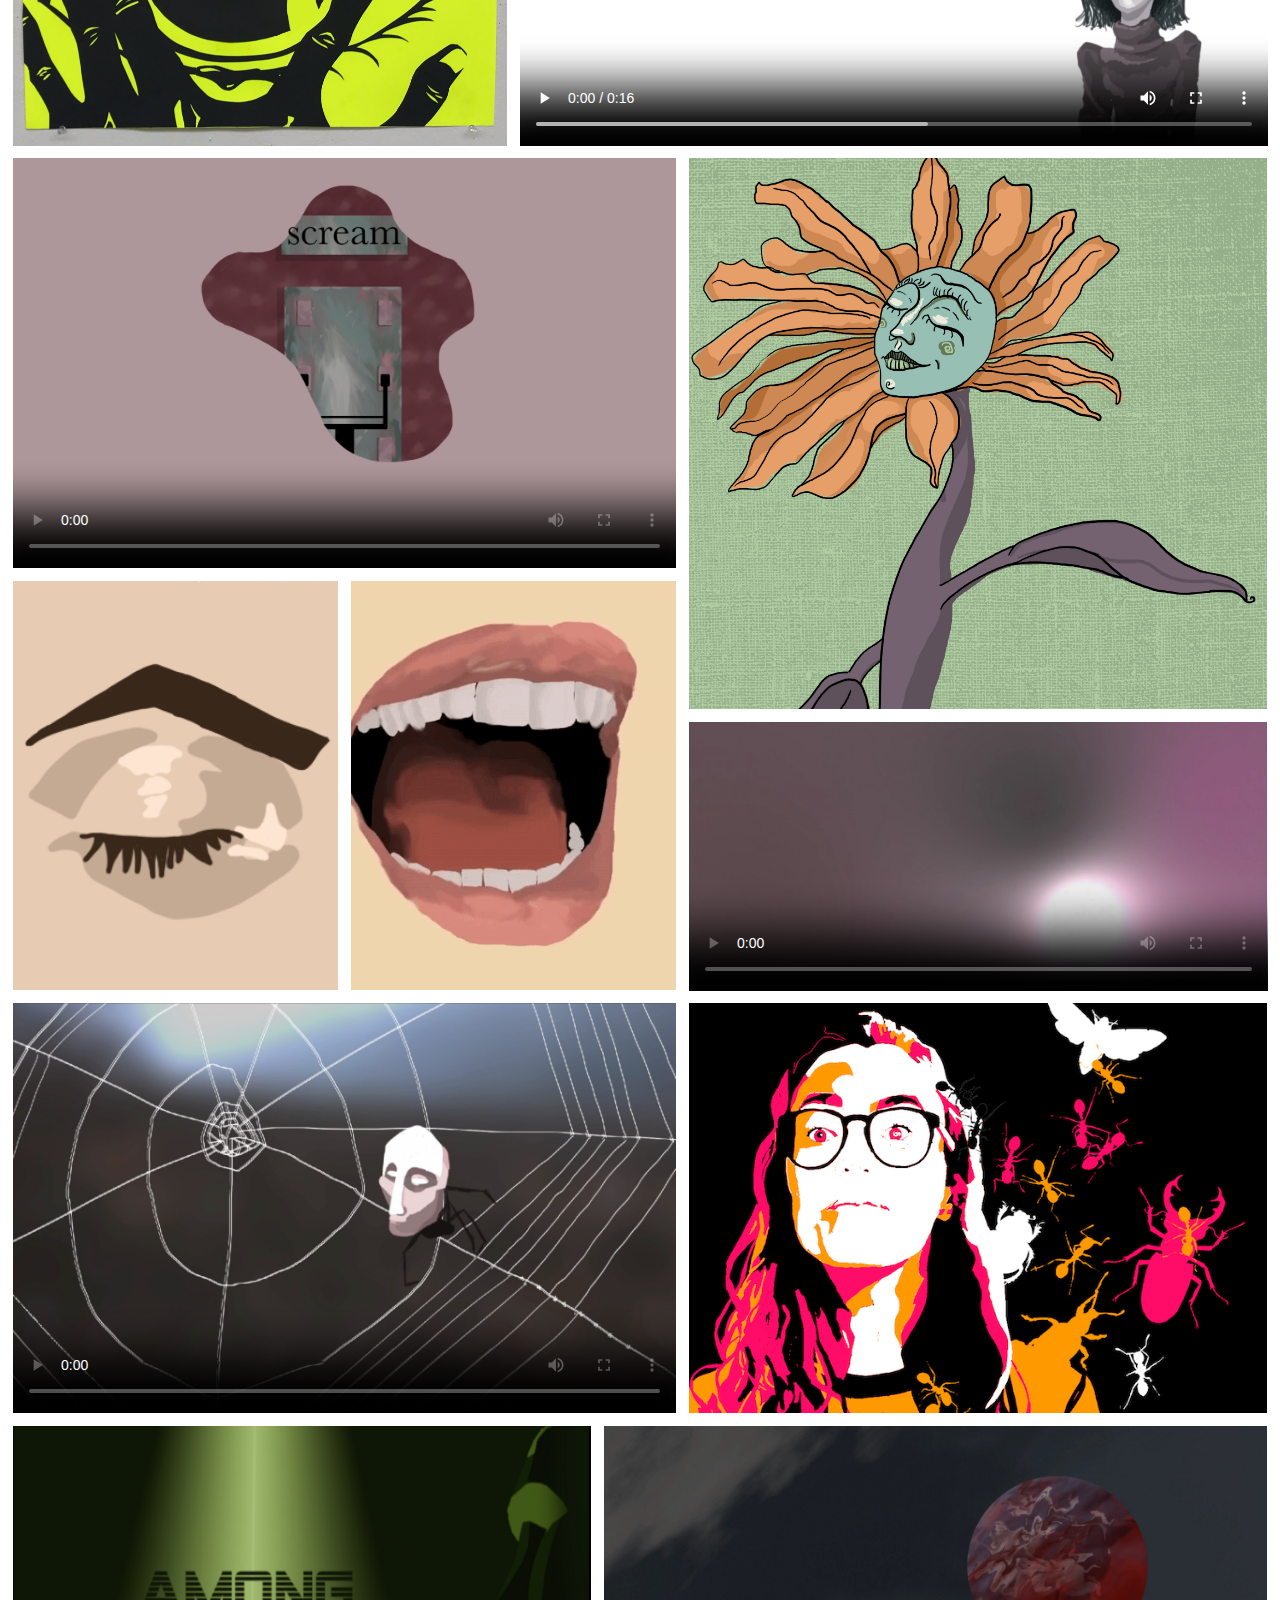
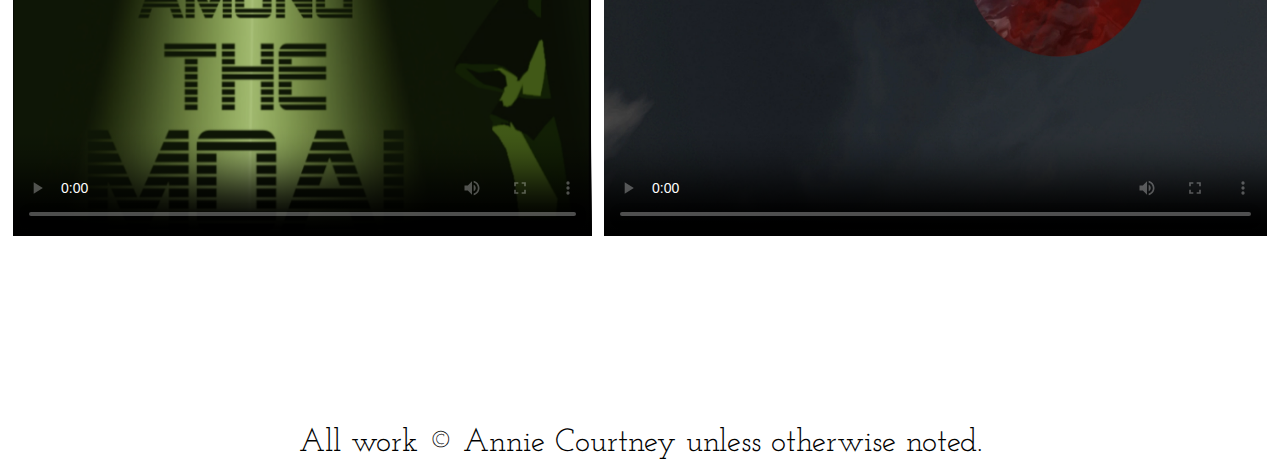
==== commit fd5a04b5: "shop page eyes move" ====
--- a/index.html
+++ b/index.html
@@ -5,7 +5,7 @@
 	<title>Annie Courtney</title>
 	<link rel = "stylesheet" type = "text/css" href = "genStyle.css" />
 	<link href="https://fonts.googleapis.com/css2?family=Amatic+SC:wght@400;700&family=Josefin+Slab&display=swap" rel="stylesheet">
-	<link rel='icon' href='assets/favicon1.svg'/>
+	<link rel="icon" href="assets/favicon1.svg"/>
 <!-- 	<link rel="apple-touch-icon-precomposed" href="favicon1.svg" /> -->
 	<meta name="viewport" content="width=device-width, initial-scale=1">
 </head>
@@ -37,13 +37,13 @@
 	  right: 5vw;
 	  border: none;
 	  outline: none;
-	  color: #ff780085;
-	  background-color: #00000020;
+	  color: #000000;
+	  background-color: #00000050;
 	  cursor: pointer;
-	  /*font-family: 'Amatic SC', serif;*/
+	  font-family: 'Amatic SC', serif;
 	  font-weight: bolder;
-	  font-size: 10vw;
-	  padding-bottom: 2vw;
+	  font-size: 7vw;
+	  padding-bottom: 1vw;
 	  padding-left: 1vw;
 	  padding-right: 1vw;
 	  border-radius: 0vw;
@@ -470,7 +470,7 @@
   		<div class="bar1 bar2 corners"></div>
   		<div id="nav">
   			<a id="artwork" class="page_title" href="index.html" target="_self">artwork</a>
-  			<img id="dot1"src="assets/dot.svg">
+  			<img id="dot1" src="assets/dot.svg">
   			<a id="shop" href="shop.html" target="_self">shop</a>
   			<img id="dot2" src="assets/dot.svg">
   			<a id="contact" href="contact.html">contact me</a>
@@ -513,7 +513,7 @@
 
     <div class="mySlides">
       <div class="numbertext">3 / 15</div>
-      <img src="assets/artwork/En Route.JPG"">
+      <img src="assets/artwork/En Route.JPG">
     </div>
     <div class="mySlides">
       <div class="numbertext">4 / 15</div>
@@ -604,7 +604,7 @@
 
 <!-- lightbox above -->
 
-	<button onclick="topFunction()" id="back2top" title="Go to top">&#x2191;</button>
+	<button onclick="topFunction()" id="back2top" title="Go to top">back to top</button>
 <!-- ^^^ page specific ^^^ -->
 </div>
 	<div id="footer">All work &#169; Annie Courtney unless otherwise  noted.</div>
--- a/genStyle.css
+++ b/genStyle.css
@@ -12,6 +12,16 @@
 	font-family: 'Josefin Slab', serif;
 	margin: 0px;
 	font-size: 98pt; /*the font size that all font percentages will be referencing*/
+
+/*polka dots below*/
+/* 	background-image: radial-gradient(#f2f2f2 5%, transparent 5%), radial-gradient(#f2f2f2 5%, transparent 5%);
+  	background-color: #ffffff;
+  	background-attachment: fixed;
+  	background-position: 0% 0%, 50% 50%;
+  	background-size: 5% 10%;*/
+
+
+
 }
 #box{ /*this is for the header and nav bar only*/
 	display: flex;
@@ -28,6 +38,7 @@
 	margin-right: 13.5vw;
 	margin-left: auto;
 	margin-top: 1vw;
+	margin-bottom: 5vw;
 }
 #nav a{
 	color: black;
@@ -35,6 +46,7 @@
 }
 #nav #artwork{
 	margin-right: 1.5vw;
+
 }
 #nav #shop{
 	margin-right: 1.8vw;
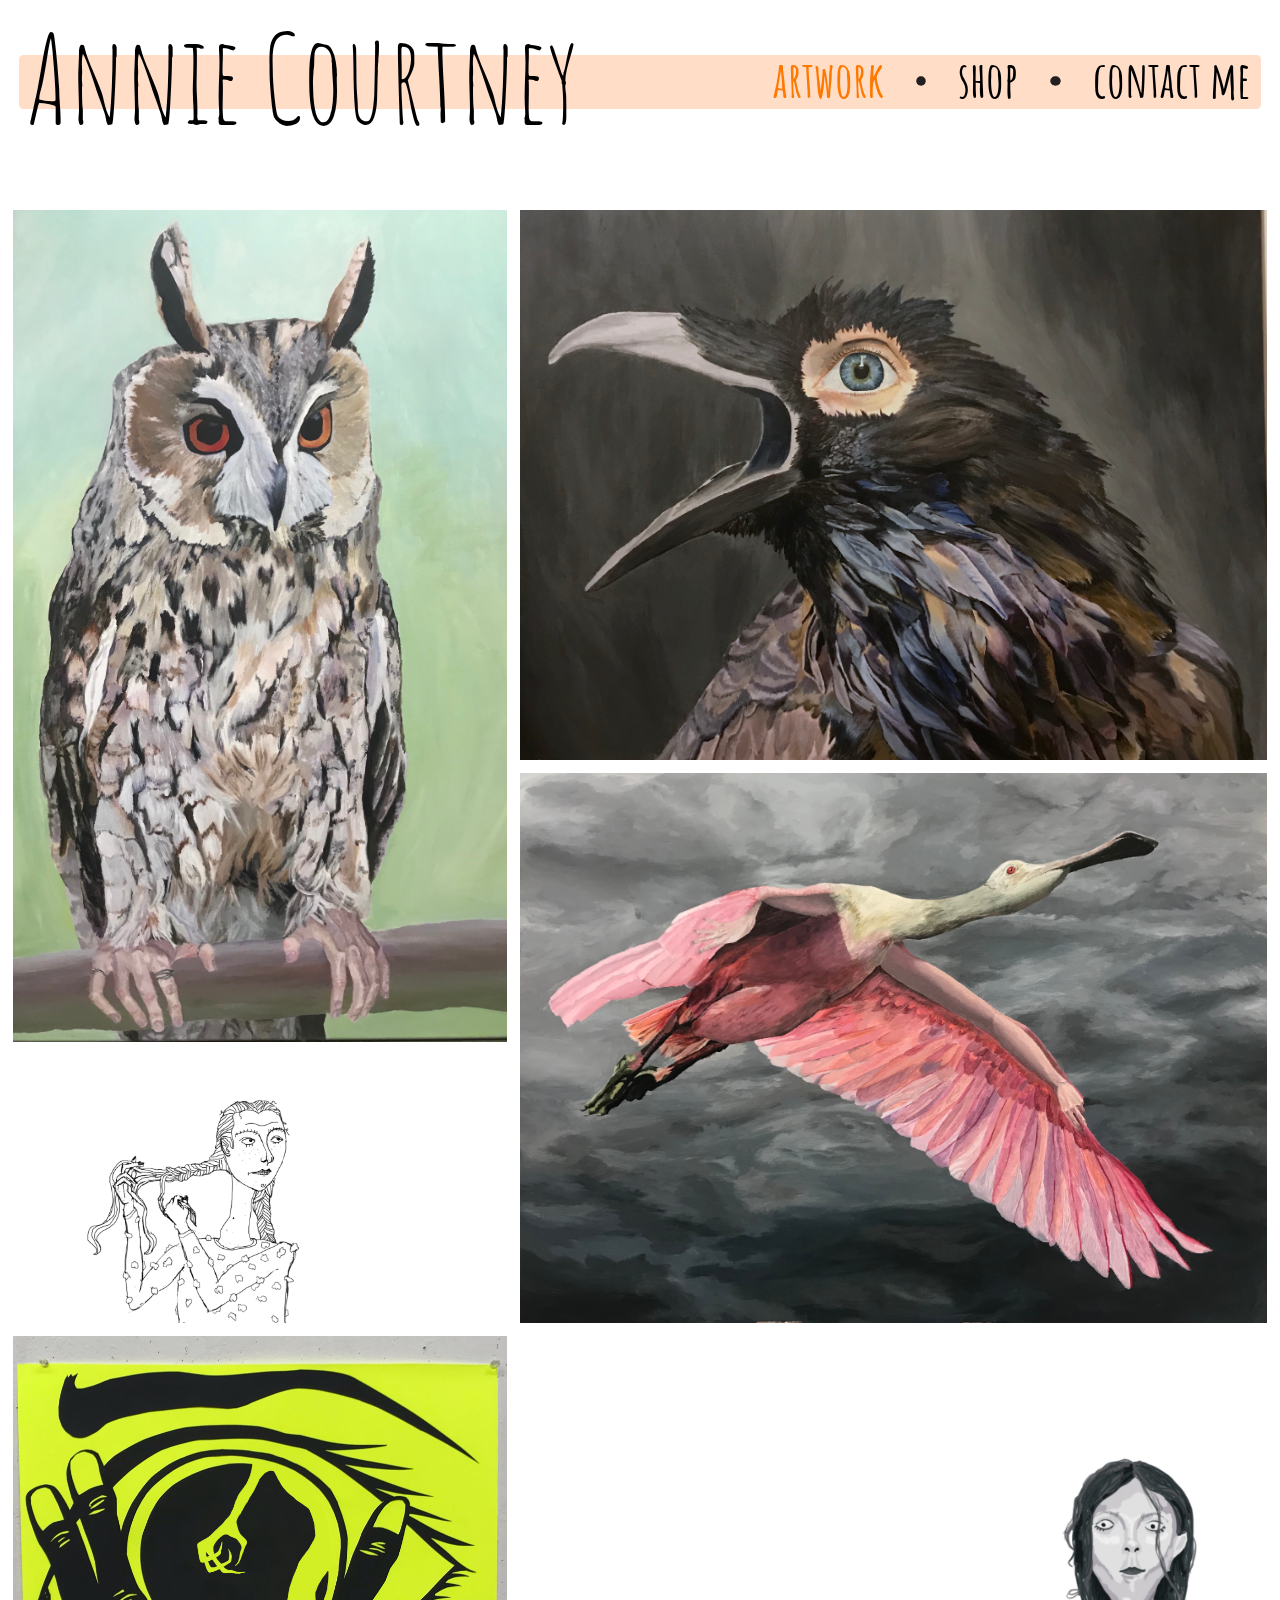
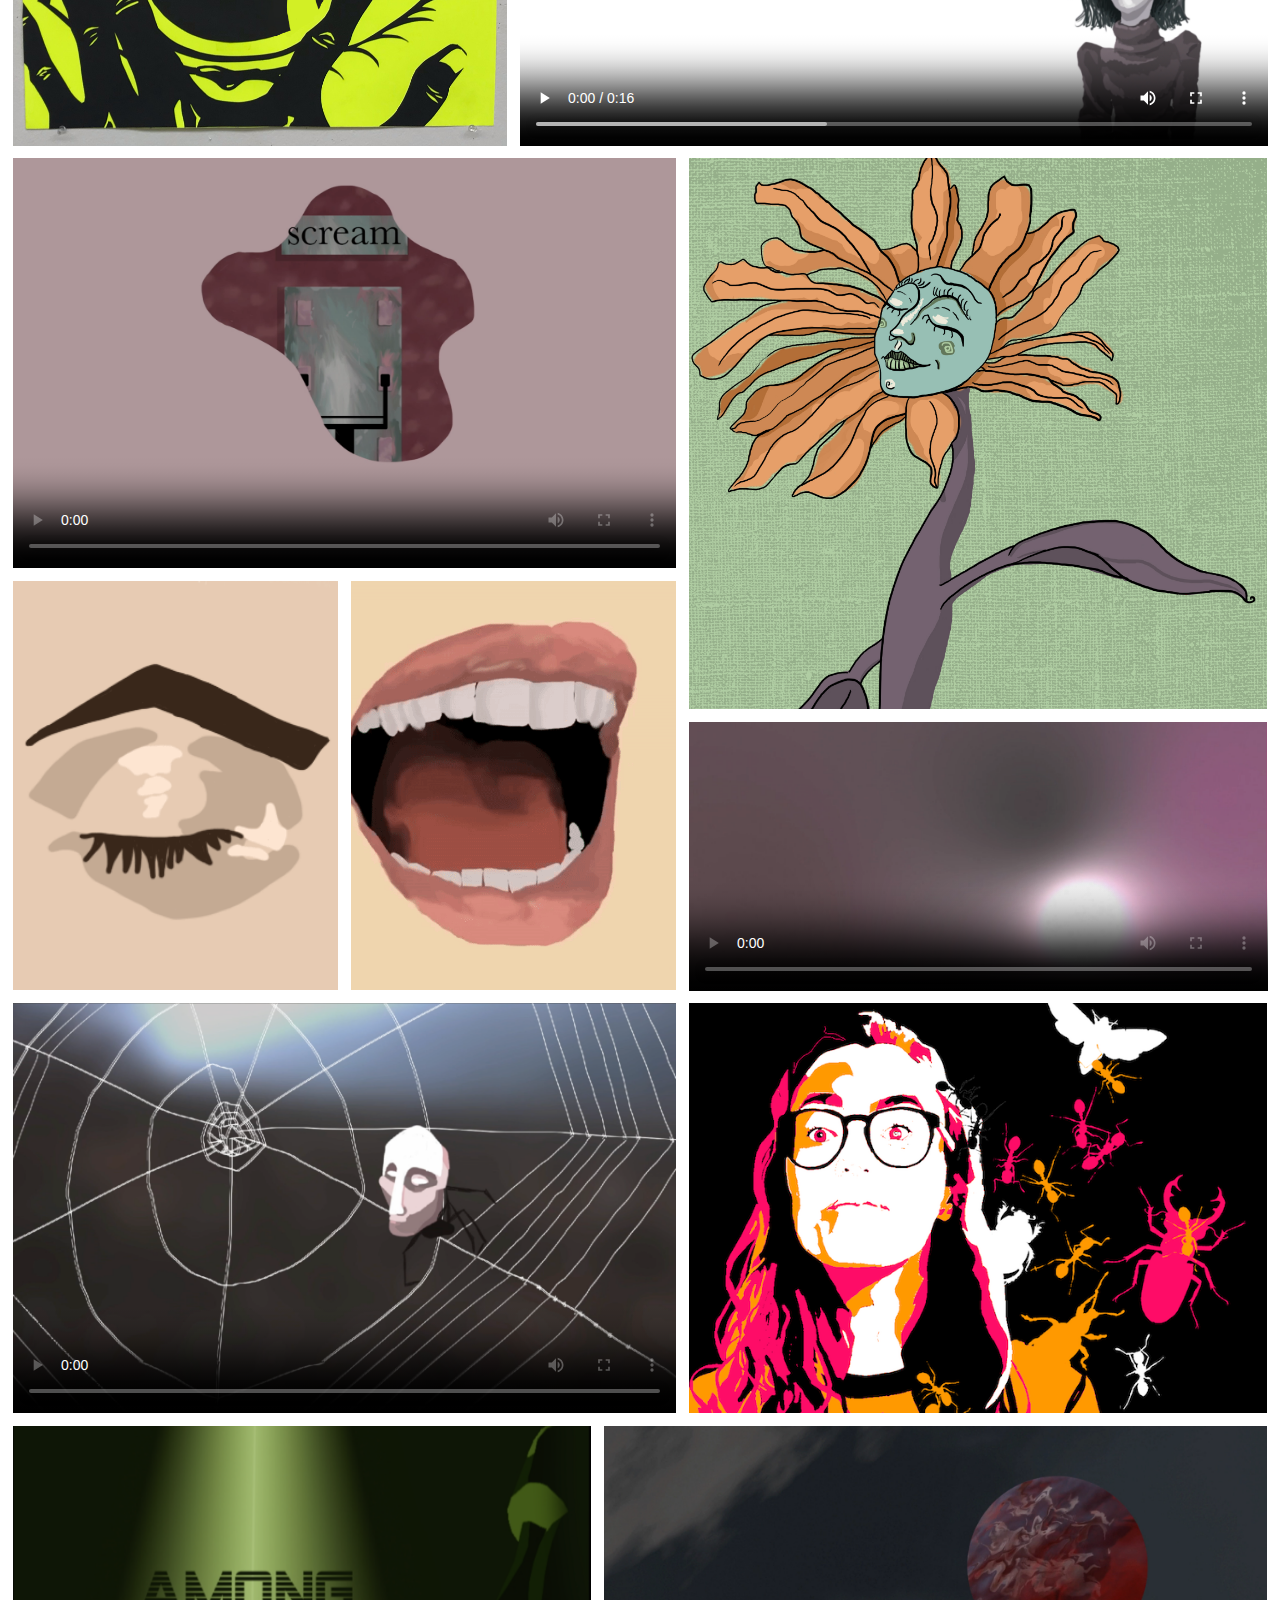
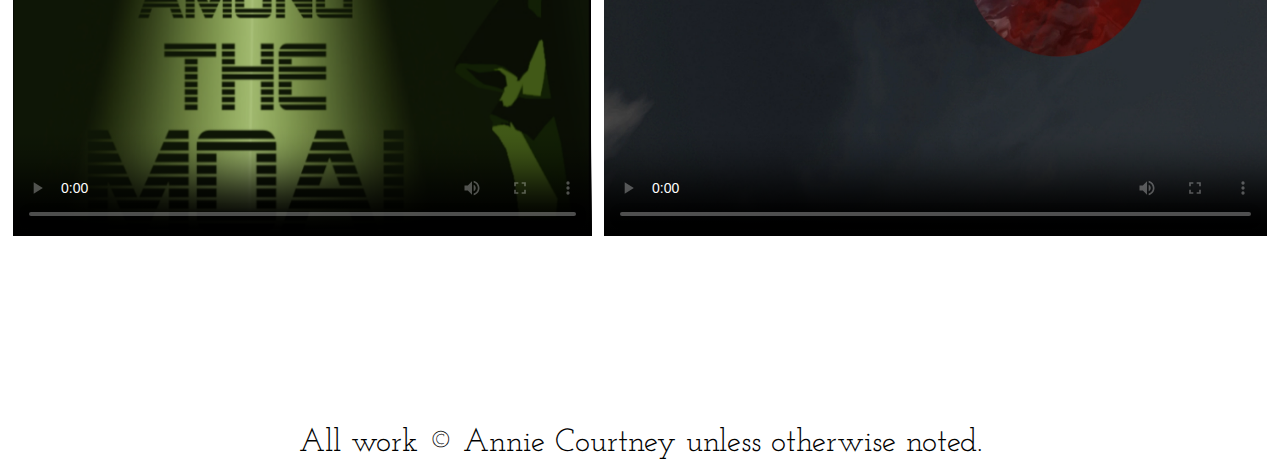
==== commit 2a52af66: "made code prettier" ====
--- a/index.html
+++ b/index.html
@@ -3,465 +3,13 @@
 <head>
 	<!--artwork page-->
 	<title>Annie Courtney</title>
-	<link rel = "stylesheet" type = "text/css" href = "genStyle.css" />
-	<link href="https://fonts.googleapis.com/css2?family=Amatic+SC:wght@400;700&family=Josefin+Slab&display=swap" rel="stylesheet">
+	<link rel = "stylesheet" type = "text/css" href = "css/genStyle.css" />
+	<link rel="stylesheet" type="text/css" href="css/index.css"/>
 	<link rel="icon" href="assets/favicon1.svg"/>
-<!-- 	<link rel="apple-touch-icon-precomposed" href="favicon1.svg" /> -->
-	<meta name="viewport" content="width=device-width, initial-scale=1">
+	<script defer src="js/index.js"></script>
 </head>
-<style>
-	#artworks{
-		display: grid;
-		grid-gap: 3vw;
-	}
-	#artworks img{
-		width: 100%;
-		height: auto;
-		margin-top: 0%;
-		margin-bottom: 0%;
-		padding: 0px;
-		cursor: pointer;
-		margin-top: 0%;
-	}
-	#artworks video{
-		width: 100%;
-		height: auto;
-		margin-bottom: 0%;
-		cursor: pointer;
-	}
-
-	#back2top{
-	  display: none;
-	  position: fixed;
-	  bottom: 5vw;
-	  right: 5vw;
-	  border: none;
-	  outline: none;
-	  color: #000000;
-	  background-color: #00000050;
-	  cursor: pointer;
-	  font-family: 'Amatic SC', serif;
-	  font-weight: bolder;
-	  font-size: 7vw;
-	  padding-bottom: 1vw;
-	  padding-left: 1vw;
-	  padding-right: 1vw;
-	  border-radius: 0vw;
-	  /*font-weight: 700;*/
-	}
-	#back2top:hover {
-	  color: #ff7800;
-	  background-color: black;
-	}
-
-/*mobile lightbox below*/
-
-	/* The Modal (background) */
-	.modal {
-	  display: none;
-	  position: fixed;
-	  z-index: 1;
-	  padding-top: 10vw;
-	  left: 0;
-	  top: 0;
-	  width: 100%;
-	  padding-right: 0;
-	  padding-left: 0;
-
-	  height: 100%;
-	  overflow: auto;
-	  background-color: rgba(0, 0, 0,  .95);
-
-	}
-
-	/* Modal Content */
-	.modal-content {
-	  position: relative;
-	  /*background-color: #000000;*/
-	  margin-top: 2vw;
-	 /* margin: auto;*/
-	  padding: 0;
-	  max-width: 100%;
-	  /*max-height: 50vw;*/
-	 /* max-width: 1200px;*/
-	}
-
-	/* The Close Button */
-	.close {
-	  color: white;
-	  position: absolute;
-	  top: 0vw;
-	  right: 3vw;
-	  font-size: 13vw;
-	  /*font-weight: bold;*/
-	}
-	.close:hover,
-	.close:focus {
-	  color: #ff7800;
-	  text-decoration: none;
-	}
-
-	/* Number text (1/3 etc) */
-	.numbertext {
-	  color: #ffffff50;
-	  font-size: 5vw;
-	  margin-top: -7vw;
-	  margin-left: 3vw;
-	  /*padding: 8px 12px;*/
-	  position: absolute;
-	}
-
-	.mySlides {
-	  display: none;
-	}
-
-	.mySlides img{
-		width: 100%;
-	}
-
-	.mySlides video{
-		width: 100%;
-	}
-
-	.cursor {
-	  cursor: pointer;
-	}
-
-	/* Next & previous buttons */
-	.prev,
-	.next {
-	  position: absolute;
-	  width: auto;
-	  padding: 1vw;
-	  margin-top: 0vw;
-	  color: white;
-	  font-family: 'Josefin Slab', serif;
-	  font-weight: 400;
-	  font-size: 8vw;
-	}
-	.prev{
-		left: 5vw;
-	}
-
-	/* Position the "next button" to the right */
-	.next {
-	  right: 5vw;
-	  /*border-radius: 3px 0 0 3px;*/
-	}
-
-	/* On hover, add a black background color with a little bit see-through */
-	.prev:hover,
-	.next:hover {
-		cursor: pointer;
-	  color: #ff7800;
-	}
-
-	.title-container {
-	  text-align: center;
-	  margin-top: 0vw;
-	  color: white;
-	  font-size: 8vw;
-	  font-family: 'Amatic SC', cursive;
-	  font-weight: 700;
-	}
-
-	.caption-container{
-	  text-align: center;
-	  margin-top: 0vw;
-	  margin-left: 7vw;
-	  margin-right: 7vw;
-	  color: white;
-	  font-size: 5vw;
-	  font-family: 'Josefin Slab', serif;
-	}
-	
-	/* the little icons of all the images in the lightbox*/
-	.column { 
-	  display: flex;
-	  flex-wrap: wrap;
-	  align-items: flex-start;
-	  flex-direction: row;
-	  width: 92.5vw;
-	  margin-left: 7.5vw;
-	  margin-bottom: 2vw;
-	  margin-right:0;
-	  padding-right: 0;
-	}
-	.column img{
-	  margin: 1vw;
-	  width: 15vw;
-	}
-	/*unselected little icons*/
-	.demo {
-	  opacity: .25;
-	}
-	/*selected little icon*/
-	.active,
-	.demo:hover {
-	  opacity: 1;
-	}
-
-/*desktop below*/
-
-	@media (min-width: 992px), (orientation: landscape) {
-		#back2top {
-		  bottom: 2vw;
-		  right: 2vw;
-		  color: #ff780075;
-		  background-color: #00000050;
-		  font-size: 5vw;
-		  border-radius: 0vw;
-		  padding-bottom: 1vw;
-		  padding-right: .5vw;
-		  padding-left: .5vw;
-		  right: 3vw;
-		}
-		#artworks{
-			margin-right: 1vw;
-			margin-left: 1vw;
-			display: grid;
-		    grid-template-columns: repeat(15, 1fr);
-		    grid-template-rows: repeat(23, 10vw);
-		    grid-gap: 1vw;
-		}
-		#artworks img{
-			width: 100%;
-		    height: 100%;
-		    object-fit: cover;
-
-		}
-		#artworks video{
-			width: 100%;
-		    height: 100%;
-		    object-fit: cover;
-		}
-		#owl{
-			grid-column-start: 1;
-		    grid-column-end: 7;
-		    grid-row-start: 1;
-		    grid-row-end: 7;
-		}
-		#raven{
-			grid-column-start:7;
-		    grid-column-end: 16;
-		    grid-row-start: 1;
-		    grid-row-end: 5;
-		}
-		#love{
-			grid-column-start: 7;
-		    grid-column-end:16;
-		    grid-row-start: 9;
-		    grid-row-end: 12;
-		}
-		#braid{
-			grid-column-start: 1;
-		    grid-column-end: 7;
-		    grid-row-start: 7;
-		    grid-row-end: 9;
-		}
-		#flatbill{
-			grid-column-start:7;
-		    grid-column-end: 16;
-		    grid-row-start: 5;
-		    grid-row-end: 9;
-		}
-		#fear{
-			grid-column-start: 1;
-		    grid-column-end: 7;
-		    grid-row-start: 9;
-		    grid-row-end: 12;
-		}
-		#scream{
-			grid-column-start: 1;
-		    grid-column-end: 9;
-		    grid-row-start: 12;
-		    grid-row-end: 15;
-		}
-		#flower{
-			grid-column-start: 9;
-		    grid-column-end: 16;
-		    grid-row-start: 12;
-		    grid-row-end: 16;
-		}
-		#earthling{
-			grid-column-start: 1;
-			grid-column-end: 5;
-		    grid-row-start: 15;
-		    grid-row-end: 18;
-		}
-		#mouth{
-			grid-column-start: 5;
-		    grid-column-end: 9;
-		    grid-row-start: 15;
-		    grid-row-end: 18;
-		}
-		#abstract{
-			grid-column-start: 9;
-			grid-column-end: 16;
-		    grid-row-start: 16;
-		    grid-row-end: 18;
-		}
-		#privacy{
-			grid-column-start: 1;
-		    grid-column-end: 9;
-		    grid-row-start: 18;
-		    grid-row-end: 21;
-		}
-		#self{
-			grid-column-start: 9;
-		    grid-column-end: 16;
-		    grid-row-start: 18;
-		    grid-row-end: 21;
-		}
-		#moai{
-			grid-column-start: 1;
-		    grid-column-end: 8;
-		    grid-row-start: 21;
-		    grid-row-end: 24;
-		}
-		#spider{
-			grid-column-start: 8;
-		    grid-column-end: 16;
-		    grid-row-start: 21;
-		    grid-row-end: 24;
-		}
-
-/*desktop lightbox below*/
-
-		/* The Modal (background) */
-		.modal {
-		  display: none;
-		  position: fixed;
-		  z-index: 1;
-		  padding-top: 0vw;
-		  left: 0;
-		  top: 0;
-		  width: 100%;
-		  height: 100%;
-		  overflow: auto;
-		}
-
-		/* Modal Content */
-		.modal-content {
-		  position: relative;
-		  margin-top: 1vw;
-		  padding: 0;
-		  margin-left: 1vw;
-		  margin-right: 1vw;
-		}
-
-		.mySlides{
-		  margin-top: 4vw;
-		  margin-left: 4vw;
-		  margin-right: 5vw;
-		  display: none;
-		  width: 50%;
-		  margin-bottom: 5vw;
-		}
-
-		.mySlides img{
-		  display: block;
-		  width: 50vw;
-		  height: auto;
-		  max-height: 50vw;
-		  margin-left: auto;
-		  margin-right: auto;
-		}
-		#LMG{
-		  width: 35vw;
-		  height: auto;
-		  margin-left: auto;
-		  margin-right: auto;
-		}
-
-		.mySlides video{
-		  display: block;
-		  height: auto;
-		  width: 50vw;
-		  margin-left: auto;
-		  margin-right: auto;
-		}
-
-		/* The Close Button */
-		.close {
-		  z-index: 99;
-		  color: white;
-		  position: absolute;
-		  top: -1vw;
-		  right: 1vw;
-		  font-size: 5vw;
-		}
-
-		/* Number text (1/15 etc) */
-		.numbertext {
-		  font-size: 2vw;
-		  margin-top: -2.75vw;
-		  margin-left: -3.5vw;
-		  position: absolute;
-		}
-
-		/* Next & previous buttons */
-		.prev,
-		.next {
-		  position: absolute;
-		  width: auto;
-		  font-size: 4vw;
-		}
-		.prev{
-			left: 0;
-			padding-left: 4vw;
-		}
-
-		/* Position the "next button" to the right */
-		.next {
-		  right: 0;
-		  padding-right: 5vw;
-		}
-
-		/* the little icons of all the images in the lightbox*/
-		.column { 
-		  display: flex;
-		  flex-wrap: wrap;
-		  align-items: flex-start;
-		  flex-direction: row;
-		  width: 100vw;
-		  margin-left: 1vw;
-		  margin-bottom: 2vw;
-		}
-		.column img{
-		  margin: 1vw;
-		  width: 10vw;
-		}
-
-		.title-container {
-		  position: absolute;
-		  text-align: center;
-		  width: 50vw;
-		  top: 1vw;
-		  left: 48vw;
-		  font-size: 4vw;
-		  margin-left: 4vw;
-		  margin-right: 4vw;
-		}
-
-		.caption-container{
-		  position: absolute;
-		  text-align: center;
-		  width: 50vw;
-		  top: 5vw;
-		  left: 48vw;
-		  margin-left: 4vw;
-		  margin-right: 4vw;
-		  padding-left: 4vw;
-		  padding-right: 4vw;
-		  margin-top: 1vw;
-		  font-size: 2vw;
-		}
-
-}
-
-</style>
 <body>
+	<!-- header -->
 	<div id="box">
 		<div class="bar1"></div>
 		<div class="bar1 corners"></div>
@@ -476,239 +24,144 @@
   			<a id="contact" href="contact.html">contact me</a>
 		</div>
 	</div>
-<div id="inner_box">
-<!--page specific-->
-	<div id="artworks">
-		<img id="raven" onclick="openModal();currentSlide(1)" src="assets/artwork/nothing more.jpg" alt="painting of a crow/raven with a human eye">
-		<img id="owl" onclick="openModal();currentSlide(2)" src="assets/artwork/Losing My Grip.jpg" alt="painting of an owl sitting on a branch with human hands instead of talons">
-		<img id="flatbill" onclick="openModal();currentSlide(3)" src="assets/artwork/En Route.JPG" alt="painting of a rose flatbill bird flying with human arms under her/his/their wings">
-		<img id="fear" onclick="openModal();currentSlide(4)" src="assets/artwork/fear.jpg" alt="paper cutout graphic of a hand partially covering an eye with the reflection of a monster hand in the eye">
-		<video id="love" onclick="openModal();currentSlide(5)" poster="assets/artwork/thumbnails/love_cover.png" controls><source src="assets/artwork/love.mp4" type="video/mp4" alt="animation of a girl getting her hair pushed behind her ear by someone out of frame, and then leaking pink goo from the eyes, nose, and mouth and falling over">Your browser does not support the video tag.</video>
-		<img id="braid" onclick="openModal();currentSlide(6)" src="assets/artwork/dahaht.jpg" alt="sketchy illustration of a girl braiding her hair">
-		<img id="flower" onclick="openModal();currentSlide(7)" src="assets/artwork/photosynthesmize.jpg" alt="illlustration of a flower with a human face">
-		<video id="scream" onclick="openModal();currentSlide(8)" controls src="assets/artwork/scream.mov" type="video/mov" poster="assets/artwork/thumbnails/scream_cover.png" alt="animation of a scream switch being pulling inside a mouth">Your browser does not support the video tag.</video>
-		<video id="abstract" onclick="openModal();currentSlide(9)" poster="assets/artwork/thumbnails/tcaoy_cover.png" controls><source src="assets/artwork/tcaoy.mp4" type="video/mp4" alt="animation of abstract light and colors">Your browser does not support the video tag.</video>
-		<img id="mouth" onclick="openModal();currentSlide(10)" src="assets/artwork/mouth.gif" alt="animation of a mouth opeing and a beetle crawling on the tongue">
-		<video id="privacy" onclick="openModal();currentSlide(11)" poster="assets/artwork/thumbnails/ijwsp_cover.png" controls><source src="assets/artwork/ijwsp.mp4" type="video/mp4" alt="demo of an app where a spider creature gets scared if you make noise">Your browser does not support the video tag.</video>
-		<img id="self" onclick="openModal();currentSlide(12)" src="assets/artwork/selfportrait.PNG" alt="digital drawing of a girl and bugs">
-		<video id="moai" onclick="openModal();currentSlide(13)" poster="assets/artwork/thumbnails/moai_cover.png" controls src="assets/artwork/Among the Moai.mov" type="video/mov" alt="3d animation of a ufo bringing the statues of easter island to life">Your browser does not support the video tag.</video>
-		<video id="spider" onclick="openModal();currentSlide(14)" poster="assets/artwork/thumbnails/spider_cover.png" controls src="assets/artwork/spider.mov" type="video/mov" alt="3d animation of a spider with a human-like head dancing">Your browser does not support the video tag.</video>
-		<img id="earthling" onclick="openModal();currentSlide(15)" src="assets/artwork/earthling.gif" alt="animation of an eye opening and plants growing out and an ant crawling out">
+
+	<!-- page content -->
+	<div id="inner_box">
+		<!--artworks-->
+		<div id="artworks">
+			<img id="raven" onclick="openModal();currentSlide(1)" src="assets/artwork/nothing more.jpg" alt="painting of a crow/raven with a human eye">
+			<img id="owl" onclick="openModal();currentSlide(2)" src="assets/artwork/Losing My Grip.jpg" alt="painting of an owl sitting on a branch with human hands instead of talons">
+			<img id="flatbill" onclick="openModal();currentSlide(3)" src="assets/artwork/En Route.JPG" alt="painting of a rose flatbill bird flying with human arms under her/his/their wings">
+			<img id="fear" onclick="openModal();currentSlide(4)" src="assets/artwork/fear.jpg" alt="paper cutout graphic of a hand partially covering an eye with the reflection of a monster hand in the eye">
+			<video id="love" onclick="openModal();currentSlide(5)" poster="assets/artwork/thumbnails/love_cover.png" controls><source src="assets/artwork/love.mp4" type="video/mp4" alt="animation of a girl getting her hair pushed behind her ear by someone out of frame, and then leaking pink goo from the eyes, nose, and mouth and falling over">Your browser does not support the video tag.</video>
+			<img id="braid" onclick="openModal();currentSlide(6)" src="assets/artwork/dahaht.jpg" alt="sketchy illustration of a girl braiding her hair">
+			<img id="flower" onclick="openModal();currentSlide(7)" src="assets/artwork/photosynthesmize.jpg" alt="illlustration of a flower with a human face">
+			<video id="scream" onclick="openModal();currentSlide(8)" controls src="assets/artwork/scream.mov" type="video/mov" poster="assets/artwork/thumbnails/scream_cover.png" alt="animation of a scream switch being pulling inside a mouth">Your browser does not support the video tag.</video>
+			<video id="abstract" onclick="openModal();currentSlide(9)" poster="assets/artwork/thumbnails/tcaoy_cover.png" controls><source src="assets/artwork/tcaoy.mp4" type="video/mp4" alt="animation of abstract light and colors">Your browser does not support the video tag.</video>
+			<img id="mouth" onclick="openModal();currentSlide(10)" src="assets/artwork/mouth.gif" alt="animation of a mouth opeing and a beetle crawling on the tongue">
+			<video id="privacy" onclick="openModal();currentSlide(11)" poster="assets/artwork/thumbnails/ijwsp_cover.png" controls><source src="assets/artwork/ijwsp.mp4" type="video/mp4" alt="demo of an app where a spider creature gets scared if you make noise">Your browser does not support the video tag.</video>
+			<img id="self" onclick="openModal();currentSlide(12)" src="assets/artwork/selfportrait.PNG" alt="digital drawing of a girl and bugs">
+			<video id="moai" onclick="openModal();currentSlide(13)" poster="assets/artwork/thumbnails/moai_cover.png" controls src="assets/artwork/Among the Moai.mov" type="video/mov" alt="3d animation of a ufo bringing the statues of easter island to life">Your browser does not support the video tag.</video>
+			<video id="spider" onclick="openModal();currentSlide(14)" poster="assets/artwork/thumbnails/spider_cover.png" controls src="assets/artwork/spider.mov" type="video/mov" alt="3d animation of a spider with a human-like head dancing">Your browser does not support the video tag.</video>
+			<img id="earthling" onclick="openModal();currentSlide(15)" src="assets/artwork/earthling.gif" alt="animation of an eye opening and plants growing out and an ant crawling out">
+		</div>
+
+		<!-- lightbox/modal -->
+		<div id="myModal" class="modal">
+	  		<span class="close cursor" onclick="closeModal()">&times;</span>
+	  		<div class="modal-content">
+
+		    	<div class="mySlides">
+		      		<div class="numbertext">1 / 15</div>
+		      		<img src="assets/artwork/nothing more.jpg">
+		    	</div>
+
+		    	<div class="mySlides">
+		      		<div class="numbertext">2 / 15</div>
+		      		<img id="LMG" src="assets/artwork/Losing My Grip.jpg">
+		    	</div>
+
+		    	<div class="mySlides">
+		      		<div class="numbertext">3 / 15</div>
+		      		<img src="assets/artwork/En Route.JPG">
+		    	</div>
+		    	<div class="mySlides">
+		      		<div class="numbertext">4 / 15</div>
+		      		<img src="assets/artwork/fear.jpg">
+		    	</div>
+
+		    	<div class="mySlides">
+		      		<div class="numbertext">5 / 15</div>
+		      		<video poster="assets/artwork/thumbnails/love_cover.png" controls><source src="assets/artwork/love.mp4" type="video/mp4">Your browser does not support the video tag.</video>
+		    	</div>
+
+		    	<div class="mySlides">
+		      		<div class="numbertext">6 / 15</div>
+		      		<img src="assets/artwork/dahaht.jpg">
+		    	</div>
+
+		        <div class="mySlides">
+		      		<div class="numbertext">7 / 15</div>
+		      		<img src="assets/artwork/photosynthesmize.jpg">
+		    	</div>
+
+		    	<div class="mySlides">
+		      		<div class="numbertext">8 / 15</div>
+					<video controls src="assets/artwork/scream.mov" type="video/mov" poster="assets/artwork/thumbnails/scream_cover.png">Your browser does not support the video tag.</video>
+		    	</div>
+
+		    	<div class="mySlides">
+		      		<div class="numbertext">9 / 15</div>
+		      		<video poster="assets/artwork/thumbnails/tcaoy_cover.png" controls><source src="assets/artwork/tcaoy.mp4" type="video/mp4">Your browser does not support the video tag.</video>
+		    	</div>
+		        
+		        <div class="mySlides">
+		      		<div class="numbertext">10 / 15</div>
+		      		<img src="assets/artwork/mouth.gif">
+		    	</div>
+
+		    	<div class="mySlides">
+		      		<div class="numbertext">11 / 15</div>
+		      		<video poster="assets/artwork/thumbnails/ijwsp_cover.png" controls><source src="assets/artwork/ijwsp.mp4" type="video/mp4">Your browser does not support the video tag.</video>
+		    	</div>
+
+		    	<div class="mySlides">
+		      		<div class="numbertext">12 / 15</div>
+		      		<img src="assets/artwork/selfportrait.PNG">
+		    	</div>
+		        
+		        <div class="mySlides">
+		      		<div class="numbertext">13 / 15</div>
+		      		<video poster="assets/artwork/thumbnails/moai_cover.png" controls src="assets/artwork/Among the Moai.mov" type="video/mov">Your browser does not support the video tag.</video>
+		    	</div>
+
+		    	<div class="mySlides">
+		      		<div class="numbertext">14 / 15</div>
+		      		<video poster="assets/artwork/thumbnails/spider_cover.png" controls src="assets/artwork/spider.mov" type="video/mov">Your browser does not support the video tag.</video>
+		    	</div>
+
+		    	<div class="mySlides">
+		      		<div class="numbertext">15 / 15</div>
+		      		<img src="assets/artwork/earthling.gif">
+		    	</div>
+		    
+		    	<div class="title-container">
+			    	<a class="prev" onclick="plusSlides(-1); document.querySelectorAll('video').forEach(vid => vid.pause());">&#10094;</a>
+			    	<a id="myTitle"></a>
+			    	<a class="next" onclick="plusSlides(1); document.querySelectorAll('video').forEach(vid => vid.pause());">&#10095;</a>
+		    	</div>
+
+		    	<div class="caption-container">
+		      		<p id="caption"></p>
+		    	</div>
+
+		        <div class="column">
+			      	<img class="demo cursor" src="assets/artwork/nothing more.jpg" onclick="currentSlide(1)" title="Nothing More" alt="acrylic on canvas">
+			      	<img class="demo cursor" src="assets/artwork/Losing My Grip.jpg" onclick="currentSlide(2)" title="Losing My Grip" alt="acrylic on canvas">
+			      	<img class="demo cursor" src="assets/artwork/En Route.JPG" onclick="currentSlide(3)" title="En Route" alt="acrylic on canvas">
+			      	<img class="demo cursor" src="assets/artwork/fear.jpg" onclick="currentSlide(4)" title="Encounter" alt="paper and glue">
+			      	<img class="demo cursor" src="assets/artwork/thumbnails/love_cover.png" onclick="currentSlide(5)" title="Love" alt="animated in Photoshop">
+			      	<img class="demo cursor" src="assets/artwork/dahaht.jpg" onclick="currentSlide(6)" title="Does anyone have a hair tie?" alt="drawn in Photoshop">
+			      	<img class="demo cursor" src="assets/artwork/photosynthesmize.jpg" onclick="currentSlide(7)" title="Photosynthesmize" alt="drawn in Photoshop">
+			      	<img class="demo cursor" src="assets/artwork/thumbnails/scream_cover.png" onclick="currentSlide(8)" title="Scream" alt="animated in After Effects and Photoshop">
+			      	<img class="demo cursor" src="assets/artwork/thumbnails/tcaoy_cover.png" onclick="currentSlide(9)" title="They're Crawling All Over You" alt="animated in After Effects, music sampled from Marina and the Diamonds">
+			      	<img class="demo cursor" src="assets/artwork/mouth.gif" onclick="currentSlide(10)" title="Taste(buds)" alt="animated in Photoshop">
+			      	<img class="demo cursor" src="assets/artwork/thumbnails/ijwsp_cover.png" onclick="currentSlide(11)" title="I just want some privacy." alt="This piece is a sound-reactive application that was coded in Max, a visual programming language, and animated in After Effects and Photoshop. Both the interaction and the movement were designed to give an impossible creature just enough life to connect with people.">
+			      	<img class="demo cursor" src="assets/artwork/selfportrait.PNG" onclick="currentSlide(12)" title="Portrait" alt="made with Photoshop">
+			      	<img class="demo cursor" src="assets/artwork/thumbnails/moai_cover.png" onclick="currentSlide(13)" title="Among the Moai" alt="animated in Blender and After Effects">
+			      	<img class="demo cursor" src="assets/artwork/thumbnails/spider_cover.png" onclick="currentSlide(14)" title="Creeper" alt="made with Blender, Unity, After Effects, and Final Cut Pro">
+			      	<img class="demo cursor" src="assets/artwork/earthling.gif" onclick="currentSlide(15)" title="Earthling" alt="animated in Photoshop">
+		    	</div>
+
+	  		</div>
+		</div>
+
+		<!-- 'back to top' button -->
+		<button onclick="topFunction()" id="back2top" title="Go to top">back to top</button>
+
 	</div>
 
-<!-- lightbox -->
-	<div id="myModal" class="modal">
-  <span class="close cursor" onclick="closeModal()">&times;</span>
-  <div class="modal-content">
-
-    <div class="mySlides">
-      <div class="numbertext">1 / 15</div>
-      <img src="assets/artwork/nothing more.jpg">
-    </div>
-
-    <div class="mySlides">
-      <div class="numbertext">2 / 15</div>
-      <img id="LMG" src="assets/artwork/Losing My Grip.jpg">
-    </div>
-
-    <div class="mySlides">
-      <div class="numbertext">3 / 15</div>
-      <img src="assets/artwork/En Route.JPG">
-    </div>
-    <div class="mySlides">
-      <div class="numbertext">4 / 15</div>
-      <img src="assets/artwork/fear.jpg">
-    </div>
-
-    <div class="mySlides">
-      <div class="numbertext">5 / 15</div>
-      <video poster="assets/artwork/thumbnails/love_cover.png" controls><source src="assets/artwork/love.mp4" type="video/mp4">Your browser does not support the video tag.</video>
-    </div>
-
-    <div class="mySlides">
-      <div class="numbertext">6 / 15</div>
-      <img src="assets/artwork/dahaht.jpg">
-    </div>
-        <div class="mySlides">
-      <div class="numbertext">7 / 15</div>
-      <img src="assets/artwork/photosynthesmize.jpg">
-    </div>
-
-    <div class="mySlides">
-      <div class="numbertext">8 / 15</div>
-		<video controls src="assets/artwork/scream.mov" type="video/mov" poster="assets/artwork/thumbnails/scream_cover.png">Your browser does not support the video tag.</video>
-    </div>
-
-    <div class="mySlides">
-      <div class="numbertext">9 / 15</div>
-      	<video poster="assets/artwork/thumbnails/tcaoy_cover.png" controls><source src="assets/artwork/tcaoy.mp4" type="video/mp4">Your browser does not support the video tag.</video>
-    </div>
-        <div class="mySlides">
-      <div class="numbertext">10 / 15</div>
-      <img src="assets/artwork/mouth.gif">
-    </div>
-
-    <div class="mySlides">
-      <div class="numbertext">11 / 15</div>
-      	<video poster="assets/artwork/thumbnails/ijwsp_cover.png" controls><source src="assets/artwork/ijwsp.mp4" type="video/mp4">Your browser does not support the video tag.</video>
-    </div>
-
-    <div class="mySlides">
-      <div class="numbertext">12 / 15</div>
-      <img src="assets/artwork/selfportrait.PNG">
-    </div>
-        <div class="mySlides">
-      <div class="numbertext">13 / 15</div>
-      <video poster="assets/artwork/thumbnails/moai_cover.png" controls src="assets/artwork/Among the Moai.mov" type="video/mov">Your browser does not support the video tag.</video>
-    </div>
-
-    <div class="mySlides">
-      <div class="numbertext">14 / 15</div>
-      <video poster="assets/artwork/thumbnails/spider_cover.png" controls src="assets/artwork/spider.mov" type="video/mov">Your browser does not support the video tag.</video>
-    </div>
-
-    <div class="mySlides">
-      <div class="numbertext">15 / 15</div>
-      <img src="assets/artwork/earthling.gif">
-    </div>
-    
-    <div class="title-container">
-	    <a class="prev" onclick="plusSlides(-1); document.querySelectorAll('video').forEach(vid => vid.pause());">&#10094;</a>
-	    <a id="myTitle"></a>
-	    <a class="next" onclick="plusSlides(1); document.querySelectorAll('video').forEach(vid => vid.pause());">&#10095;</a>
-    </div>
-    <div class="caption-container">
-      <p id="caption"></p>
-    </div>
-
-        <div class="column">
-	      <img class="demo cursor" src="assets/artwork/nothing more.jpg" onclick="currentSlide(1)" title="Nothing More" alt="acrylic on canvas">
-	      <img class="demo cursor" src="assets/artwork/Losing My Grip.jpg" onclick="currentSlide(2)" title="Losing My Grip" alt="acrylic on canvas">
-	      <img class="demo cursor" src="assets/artwork/En Route.JPG" onclick="currentSlide(3)" title="En Route" alt="acrylic on canvas">
-	      <img class="demo cursor" src="assets/artwork/fear.jpg" onclick="currentSlide(4)" title="Encounter" alt="paper and glue">
-	      <img class="demo cursor" src="assets/artwork/thumbnails/love_cover.png" onclick="currentSlide(5)" title="Love" alt="animated in Photoshop">
-	      <img class="demo cursor" src="assets/artwork/dahaht.jpg" onclick="currentSlide(6)" title="Does anyone have a hair tie?" alt="drawn in Photoshop">
-	      <img class="demo cursor" src="assets/artwork/photosynthesmize.jpg" onclick="currentSlide(7)" title="Photosynthesmize" alt="drawn in Photoshop">
-	      <img class="demo cursor" src="assets/artwork/thumbnails/scream_cover.png" onclick="currentSlide(8)" title="Scream" alt="animated in After Effects and Photoshop">
-	      <img class="demo cursor" src="assets/artwork/thumbnails/tcaoy_cover.png" onclick="currentSlide(9)" title="They're Crawling All Over You" alt="animated in After Effects, music sampled from Marina and the Diamonds">
-	      <img class="demo cursor" src="assets/artwork/mouth.gif" onclick="currentSlide(10)" title="Taste(buds)" alt="animated in Photoshop">
-	      <img class="demo cursor" src="assets/artwork/thumbnails/ijwsp_cover.png" onclick="currentSlide(11)" title="I just want some privacy." alt="This piece is a sound-reactive application that was coded in Max, a visual programming language, and animated in After Effects and Photoshop. Both the interaction and the movement were designed to give an impossible creature just enough life to connect with people.">
-	      <img class="demo cursor" src="assets/artwork/selfportrait.PNG" onclick="currentSlide(12)" title="Portrait" alt="made with Photoshop">
-	      <img class="demo cursor" src="assets/artwork/thumbnails/moai_cover.png" onclick="currentSlide(13)" title="Among the Moai" alt="animated in Blender and After Effects">
-	      <img class="demo cursor" src="assets/artwork/thumbnails/spider_cover.png" onclick="currentSlide(14)" title="Creeper" alt="made with Blender, Unity, After Effects, and Final Cut Pro">
-	      <img class="demo cursor" src="assets/artwork/earthling.gif" onclick="currentSlide(15)" title="Earthling" alt="animated in Photoshop">
-    </div>
-
-  </div>
-</div>
-
-<!-- lightbox above -->
-
-	<button onclick="topFunction()" id="back2top" title="Go to top">back to top</button>
-<!-- ^^^ page specific ^^^ -->
-</div>
 	<div id="footer">All work &#169; Annie Courtney unless otherwise  noted.</div>
-
-<script>
-//Get the button
-var mybutton = document.getElementById("back2top");
-
-// When the user scrolls down 20px from the top of the document, show the button
-window.onscroll = function() {scrollFunction()};
-
-function scrollFunction() {
-  if (document.body.scrollTop > 20 || document.documentElement.scrollTop > 20) {
-    mybutton.style.display = "block";
-  } else {
-    mybutton.style.display = "none";
-  }
-}
-
-
-
-// When the user clicks on the button, scroll to the top of the document
-function topFunction() {
-  document.body.scrollTop = 0;
-  document.documentElement.scrollTop = 0;
-}
-
-//lightbox below 
-
-function openModal() {
-  document.getElementById("myModal").style.display = "block";
-}
-
-function closeModal() {
-  document.getElementById("myModal").style.display = "none";
-}
-
-var slideIndex = 1;
-showSlides(slideIndex);
-
-function plusSlides(n) {
-  showSlides(slideIndex += n);
-}
-
-function currentSlide(n) {
-  showSlides(slideIndex = n);
-}
-
-function showSlides(n) {
-  var i;
-  var slides = document.getElementsByClassName("mySlides");
-  var dots = document.getElementsByClassName("demo");
-  var titleText = document.getElementById("myTitle");
-  var captionText = document.getElementById("caption");
-  if (n > slides.length) {slideIndex = 1}
-  if (n < 1) {slideIndex = slides.length}
-  for (i = 0; i < slides.length; i++) {
-      slides[i].style.display = "none";
-  }
-  for (i = 0; i < dots.length; i++) {
-      dots[i].className = dots[i].className.replace(" active", "");
-  }
-  slides[slideIndex-1].style.display = "block";
-  dots[slideIndex-1].className += " active";
-  titleText.innerHTML = dots[slideIndex-1].title;
-  captionText.innerHTML = dots[slideIndex-1].alt;
-}
-
-
-// swiping:
-let touchstartX = 0;
-let touchstartY = 0;
-let touchendX = 0;
-let touchendY = 0;
-
-const gestureZone = document.getElementById('myModal');
-
-gestureZone.addEventListener('touchstart', function(event) {
-    touchstartX = event.changedTouches[0].screenX;
-    touchstartY = event.changedTouches[0].screenY;
-}, false);
-
-gestureZone.addEventListener('touchend', function(event) {
-    touchendX = event.changedTouches[0].screenX;
-    touchendY = event.changedTouches[0].screenY;
-    handleGesture();
-}, false); 
-
-function handleGesture() {
-    if ((touchendX <= touchstartX) && (Math.abs(touchstartX-touchendX)>Math.abs(touchendY-touchstartY))) {
-        plusSlides(1);
-    }
-    
-    if ((touchendX >= touchstartX) && (Math.abs(touchstartX-touchendX)>Math.abs(touchendY-touchstartY))) {
-        plusSlides(-1);
-    }
-
-    // if ((touchendY >= touchstartY) && (Math.abs(touchstartX-touchendX)<Math.abs(touchendY-touchstartY))){
-    // 	closeModal();
-    // }
-    
-}
-
-</script>
 
 </body>
 </html>--- a/css/genStyle.css
+++ b/css/genStyle.css
@@ -0,0 +1,178 @@
+/* general every-page style */
+html {
+  box-sizing: border-box;
+}
+*, *:before, *:after {
+  box-sizing: inherit;
+} 
+/*the above is so input boxes do not exceed 
+their parent containers when they have padding*/
+
+body{
+	font-family: 'Josefin Slab', serif;
+	margin: 0px;
+	font-size: 98pt; /*the font size that all font percentages will be referencing*/
+
+/*polka dots below*/
+/* 	background-image: radial-gradient(#f2f2f2 5%, transparent 5%), radial-gradient(#f2f2f2 5%, transparent 5%);
+  	background-color: #ffffff;
+  	background-attachment: fixed;
+  	background-position: 0% 0%, 50% 50%;
+  	background-size: 5% 10%;*/
+
+
+
+}
+#box{ /*this is for the header and nav bar only*/
+	display: flex;
+	flex: 0 1 auto;
+	flex-direction: column;
+	margin-bottom: 4vh;
+}
+#nav {
+	position: relative;
+	font-family: 'Amatic SC', cursive;
+	font-size: 8vw;
+	text-align: center;
+	font-weight: 700;
+	margin-right: 13.5vw;
+	margin-left: auto;
+	margin-top: 1vw;
+	margin-bottom: 5vw;
+}
+#nav a{
+	color: black;
+	text-decoration: none;
+}
+#nav #artwork{
+	margin-right: 1.5vw;
+
+}
+#nav #shop{
+	margin-right: 1.8vw;
+	margin-left: 1.5vw;
+}
+#nav #contact{
+	margin-left: 1.7vw;
+}
+#nav img{
+	height: 1.75vw;
+	margin-bottom: 1.7vw;
+}
+#nav a:hover {
+		color: #ff7800;
+}
+#nav .page_title{
+	color: #ff7800;
+}
+#annie {
+	position: relative;
+	text-align: center;
+	font-size: 19.2vw;
+	font-family: 'Amatic SC', cursive;
+	font-weight: 400;
+}
+.bar1 {
+	position: absolute;
+	background-color: #ffddc7;
+	height: 8.4vw;
+	width: 95vw;
+	border-radius: 1vw;
+	right: 0;
+	top: 9vw;
+
+}
+.bar2 {
+	width: 88vw;
+	left: 0;
+	top: 26.5vw;
+}
+.corners{
+	border-radius: 0px;
+	width: 10%;
+}
+#inner_box{
+	min-height: 100%;
+    padding-bottom: 15vw;
+}
+#footer{
+	position: static;
+	text-align: center;
+	font-size: 4vw;
+	width: 100%;
+	bottom:0;
+	padding-bottom: 3.5vw;
+}
+
+/*dektop stuff below*/
+
+@media (min-width: 992px), (orientation: landscape) {
+	#box{
+		display: grid;
+		grid-template-areas: 
+		'annie nav';
+	}
+	#nav {
+		position: relative;
+		font-family: 'Amatic SC', cursive;
+		font-size: 3.8vw;
+		font-weight: 700;
+		margin-top: 3.8vw;
+		margin-left: auto;
+		margin-right: 2.3vw;
+		display: grid;
+		grid-template-areas: 'artwork dot1 shop dot2 contact';
+	}
+	#nav a{
+		color: black;
+		text-decoration: none;
+	}
+	#nav #artwork{
+		margin: 0px/*top*/ 2.5vw/*right*/ 0px/*bottom*/ 0px/*left*/;
+	}
+	#nav #shop{
+		margin: 0px/*top*/ 2.5vw/*right*/ 0px/*bottom*/ 2.5vw/*left*/;
+	}
+	#nav #contact{
+		margin: 0px/*top*/ 0vw/*right*/ 0px/*bottom*/ 2.5vw/*left*/;
+	}
+	#nav img{
+		height: .8vw;
+		margin-top: 2.1vw;
+	}
+	#nav a:hover {
+			color: #ff7800;
+	}
+	#nav #page_title{
+		color: #ff7800;
+	}
+	#annie {
+		position: relative;
+		text-align: left;
+		margin-left: 2vw;
+		font-size: 9.5vw;
+		font-family: 'Amatic SC', cursive;
+		font-weight: 400;
+	}
+	.bar1 {
+		position: absolute;
+		background-color: #ffddc7;
+		height: 4.2vw;
+		width: 97vw;
+		border-radius: .35vw;
+		right: 1.5vw;
+		top: 4.3vw;
+
+	}
+	.bar2 {
+		background-color: #ffddc700;/*completely transparent*/
+	}
+	.corners{
+		background-color: #ffddc700;/*completely transparent*/
+
+	}
+	#footer{
+		font-size: 2.5vw;
+		padding-bottom: 1vw;
+	}
+}--- a/css/index.css
+++ b/css/index.css
@@ -0,0 +1,431 @@
+@import url('https://fonts.googleapis.com/css2?family=Amatic+SC&family=Josefin+Slab&display=swap');
+
+/*artworks on page*/
+#artworks{
+	/*holds all the artworks*/
+	display: grid;
+	grid-gap: 3vw;
+}
+#artworks img{
+	width: 100%;
+	height: auto;
+	margin-top: 0%;
+	margin-bottom: 0%;
+	padding: 0px;
+	cursor: pointer;
+	margin-top: 0%;
+}
+#artworks video{
+	width: 100%;
+	height: auto;
+	margin-bottom: 0%;
+	cursor: pointer;
+}
+
+/*back to top button*/
+#back2top{
+  display: none;
+  position: fixed;
+  bottom: 5vw;
+  right: 5vw;
+  border: none;
+  outline: none;
+  color: #000000;
+  background-color: #00000050;
+  cursor: pointer;
+  font-family: 'Amatic SC', serif;
+  font-weight: bolder;
+  font-size: 7vw;
+  padding-bottom: 1vw;
+  padding-left: 1vw;
+  padding-right: 1vw;
+  border-radius: 0vw;
+  /*font-weight: 700;*/
+}
+#back2top:hover {
+  color: #ff7800;
+  background-color: black;
+}
+
+/*mobile lightbox*/
+
+/* The Modal (background) */
+.modal {
+  display: none;
+  position: fixed;
+  z-index: 1;
+  padding-top: 10vw;
+  left: 0;
+  top: 0;
+  width: 100%;
+  padding-right: 0;
+  padding-left: 0;
+
+  height: 100%;
+  overflow: auto;
+  background-color: rgba(0, 0, 0,  .95);
+
+}
+/* Modal Content */
+.modal-content {
+  position: relative;
+  /*background-color: #000000;*/
+  margin-top: 2vw;
+ /* margin: auto;*/
+  padding: 0;
+  max-width: 100%;
+  /*max-height: 50vw;*/
+ /* max-width: 1200px;*/
+}
+/* The Close Button */
+.close {
+  color: white;
+  position: absolute;
+  top: 0vw;
+  right: 3vw;
+  font-size: 13vw;
+  /*font-weight: bold;*/
+}
+.close:hover,
+.close:focus {
+  color: #ff7800;
+  text-decoration: none;
+}
+/* Number text (1/3 etc) */
+.numbertext {
+  color: #ffffff50;
+  font-size: 5vw;
+  margin-top: -7vw;
+  margin-left: 3vw;
+  /*padding: 8px 12px;*/
+  position: absolute;
+}
+.mySlides {
+/*dont show initially*/
+  display: none;
+}
+.mySlides img{
+	width: 100%;
+}
+.mySlides video{
+	width: 100%;
+}
+/*class to show when things are clickable*/
+.cursor {
+  cursor: pointer;
+}
+/* Next & previous buttons */
+.prev,
+.next {
+  position: absolute;
+  width: auto;
+  padding: 1vw;
+  margin-top: 0vw;
+  color: white;
+  font-family: 'Josefin Slab', serif;
+  font-weight: 400;
+  font-size: 8vw;
+}
+.prev{
+	left: 5vw;
+}
+/* Position the "next button" to the right */
+.next {
+  right: 5vw;
+}
+/* On hover, add a black background color with a little bit see-through */
+.prev:hover,
+.next:hover {
+	cursor: pointer;
+  color: #ff7800;
+}
+.title-container {
+  text-align: center;
+  margin-top: 0vw;
+  color: white;
+  font-size: 8vw;
+  font-family: 'Amatic SC', cursive;
+  font-weight: 700;
+}
+.caption-container{
+  text-align: center;
+  margin-top: 0vw;
+  margin-left: 7vw;
+  margin-right: 7vw;
+  color: white;
+  font-size: 5vw;
+  font-family: 'Josefin Slab', serif;
+}
+/* the little icons of all the images in the lightbox*/
+.column { 
+  display: flex;
+  flex-wrap: wrap;
+  align-items: flex-start;
+  flex-direction: row;
+  width: 92.5vw;
+  margin-left: 7.5vw;
+  margin-bottom: 2vw;
+  margin-right:0;
+  padding-right: 0;
+}
+.column img{
+  margin: 1vw;
+  width: 15vw;
+}
+/*unselected little icons*/
+.demo {
+  opacity: .25;
+}
+/*selected little icon*/
+.active,
+.demo:hover {
+  opacity: 1;
+}
+
+/*desktop*/
+@media (min-width: 992px), (orientation: landscape) {
+	#back2top {
+	  bottom: 2vw;
+	  right: 2vw;
+	  color: #ff780075;
+	  background-color: #00000050;
+	  font-size: 5vw;
+	  border-radius: 0vw;
+	  padding-bottom: 1vw;
+	  padding-right: .5vw;
+	  padding-left: .5vw;
+	  right: 3vw;
+	}
+	#artworks{
+		margin-right: 1vw;
+		margin-left: 1vw;
+		display: grid;
+	    grid-template-columns: repeat(15, 1fr);
+	    grid-template-rows: repeat(23, 10vw);
+	    grid-gap: 1vw;
+	}
+	#artworks img{
+		width: 100%;
+	    height: 100%;
+	    object-fit: cover;
+
+	}
+	#artworks video{
+		width: 100%;
+	    height: 100%;
+	    object-fit: cover;
+	}
+	#owl{
+		grid-column-start: 1;
+	    grid-column-end: 7;
+	    grid-row-start: 1;
+	    grid-row-end: 7;
+	}
+	#raven{
+		grid-column-start:7;
+	    grid-column-end: 16;
+	    grid-row-start: 1;
+	    grid-row-end: 5;
+	}
+	#love{
+		grid-column-start: 7;
+	    grid-column-end:16;
+	    grid-row-start: 9;
+	    grid-row-end: 12;
+	}
+	#braid{
+		grid-column-start: 1;
+	    grid-column-end: 7;
+	    grid-row-start: 7;
+	    grid-row-end: 9;
+	}
+	#flatbill{
+		grid-column-start:7;
+	    grid-column-end: 16;
+	    grid-row-start: 5;
+	    grid-row-end: 9;
+	}
+	#fear{
+		grid-column-start: 1;
+	    grid-column-end: 7;
+	    grid-row-start: 9;
+	    grid-row-end: 12;
+	}
+	#scream{
+		grid-column-start: 1;
+	    grid-column-end: 9;
+	    grid-row-start: 12;
+	    grid-row-end: 15;
+	}
+	#flower{
+		grid-column-start: 9;
+	    grid-column-end: 16;
+	    grid-row-start: 12;
+	    grid-row-end: 16;
+	}
+	#earthling{
+		grid-column-start: 1;
+		grid-column-end: 5;
+	    grid-row-start: 15;
+	    grid-row-end: 18;
+	}
+	#mouth{
+		grid-column-start: 5;
+	    grid-column-end: 9;
+	    grid-row-start: 15;
+	    grid-row-end: 18;
+	}
+	#abstract{
+		grid-column-start: 9;
+		grid-column-end: 16;
+	    grid-row-start: 16;
+	    grid-row-end: 18;
+	}
+	#privacy{
+		grid-column-start: 1;
+	    grid-column-end: 9;
+	    grid-row-start: 18;
+	    grid-row-end: 21;
+	}
+	#self{
+		grid-column-start: 9;
+	    grid-column-end: 16;
+	    grid-row-start: 18;
+	    grid-row-end: 21;
+	}
+	#moai{
+		grid-column-start: 1;
+	    grid-column-end: 8;
+	    grid-row-start: 21;
+	    grid-row-end: 24;
+	}
+	#spider{
+		grid-column-start: 8;
+	    grid-column-end: 16;
+	    grid-row-start: 21;
+	    grid-row-end: 24;
+	}
+
+/*desktop lightbox below*/
+
+	/* The Modal (background) */
+	.modal {
+	  display: none;
+	  position: fixed;
+	  z-index: 1;
+	  padding-top: 0vw;
+	  left: 0;
+	  top: 0;
+	  width: 100%;
+	  height: 100%;
+	  overflow: auto;
+	}
+	/* Modal Content */
+	.modal-content {
+	  position: relative;
+	  margin-top: 1vw;
+	  padding: 0;
+	  margin-left: 1vw;
+	  margin-right: 1vw;
+	}
+	.mySlides{
+	  margin-top: 4vw;
+	  margin-left: 4vw;
+	  margin-right: 5vw;
+	  display: none;
+	  width: 50%;
+	  margin-bottom: 5vw;
+	}
+	.mySlides img{
+	  display: block;
+	  width: 50vw;
+	  height: auto;
+	  max-height: 50vw;
+	  margin-left: auto;
+	  margin-right: auto;
+	}
+	/*losing my grip*/
+	#LMG{
+	  width: 35vw;
+	  height: auto;
+	  margin-left: auto;
+	  margin-right: auto;
+	}
+	.mySlides video{
+	  display: block;
+	  height: auto;
+	  width: 50vw;
+	  margin-left: auto;
+	  margin-right: auto;
+	}
+	/* The Close Button */
+	.close {
+	  z-index: 99;
+	  color: white;
+	  position: absolute;
+	  top: -1vw;
+	  right: 1vw;
+	  font-size: 5vw;
+	}
+	/* Number text (1/15 etc) */
+	.numbertext {
+	  font-size: 2vw;
+	  margin-top: -2.75vw;
+	  margin-left: -3.5vw;
+	  position: absolute;
+	}
+	/* Next & previous buttons */
+	.prev,
+	.next {
+	  position: absolute;
+	  width: auto;
+	  font-size: 4vw;
+	}
+	.prev{
+		left: 0;
+		padding-left: 4vw;
+	}
+	/* Position the "next button" to the right */
+	.next {
+	  right: 0;
+	  padding-right: 5vw;
+	}
+	/* the little icons of all the images in the lightbox*/
+	.column { 
+	  display: flex;
+	  flex-wrap: wrap;
+	  align-items: flex-start;
+	  flex-direction: row;
+	  width: 100vw;
+	  margin-left: 1vw;
+	  margin-bottom: 2vw;
+	}
+	.column img{
+	  margin: 1vw;
+	  width: 10vw;
+	}
+	.title-container {
+	  position: absolute;
+	  text-align: center;
+	  width: 50vw;
+	  top: 1vw;
+	  left: 48vw;
+	  font-size: 4vw;
+	  margin-left: 4vw;
+	  margin-right: 4vw;
+	}
+	.caption-container{
+	  position: absolute;
+	  text-align: center;
+	  width: 50vw;
+	  top: 5vw;
+	  left: 48vw;
+	  margin-left: 4vw;
+	  margin-right: 4vw;
+	  padding-left: 4vw;
+	  padding-right: 4vw;
+	  margin-top: 1vw;
+	  font-size: 2vw;
+	}
+
+}
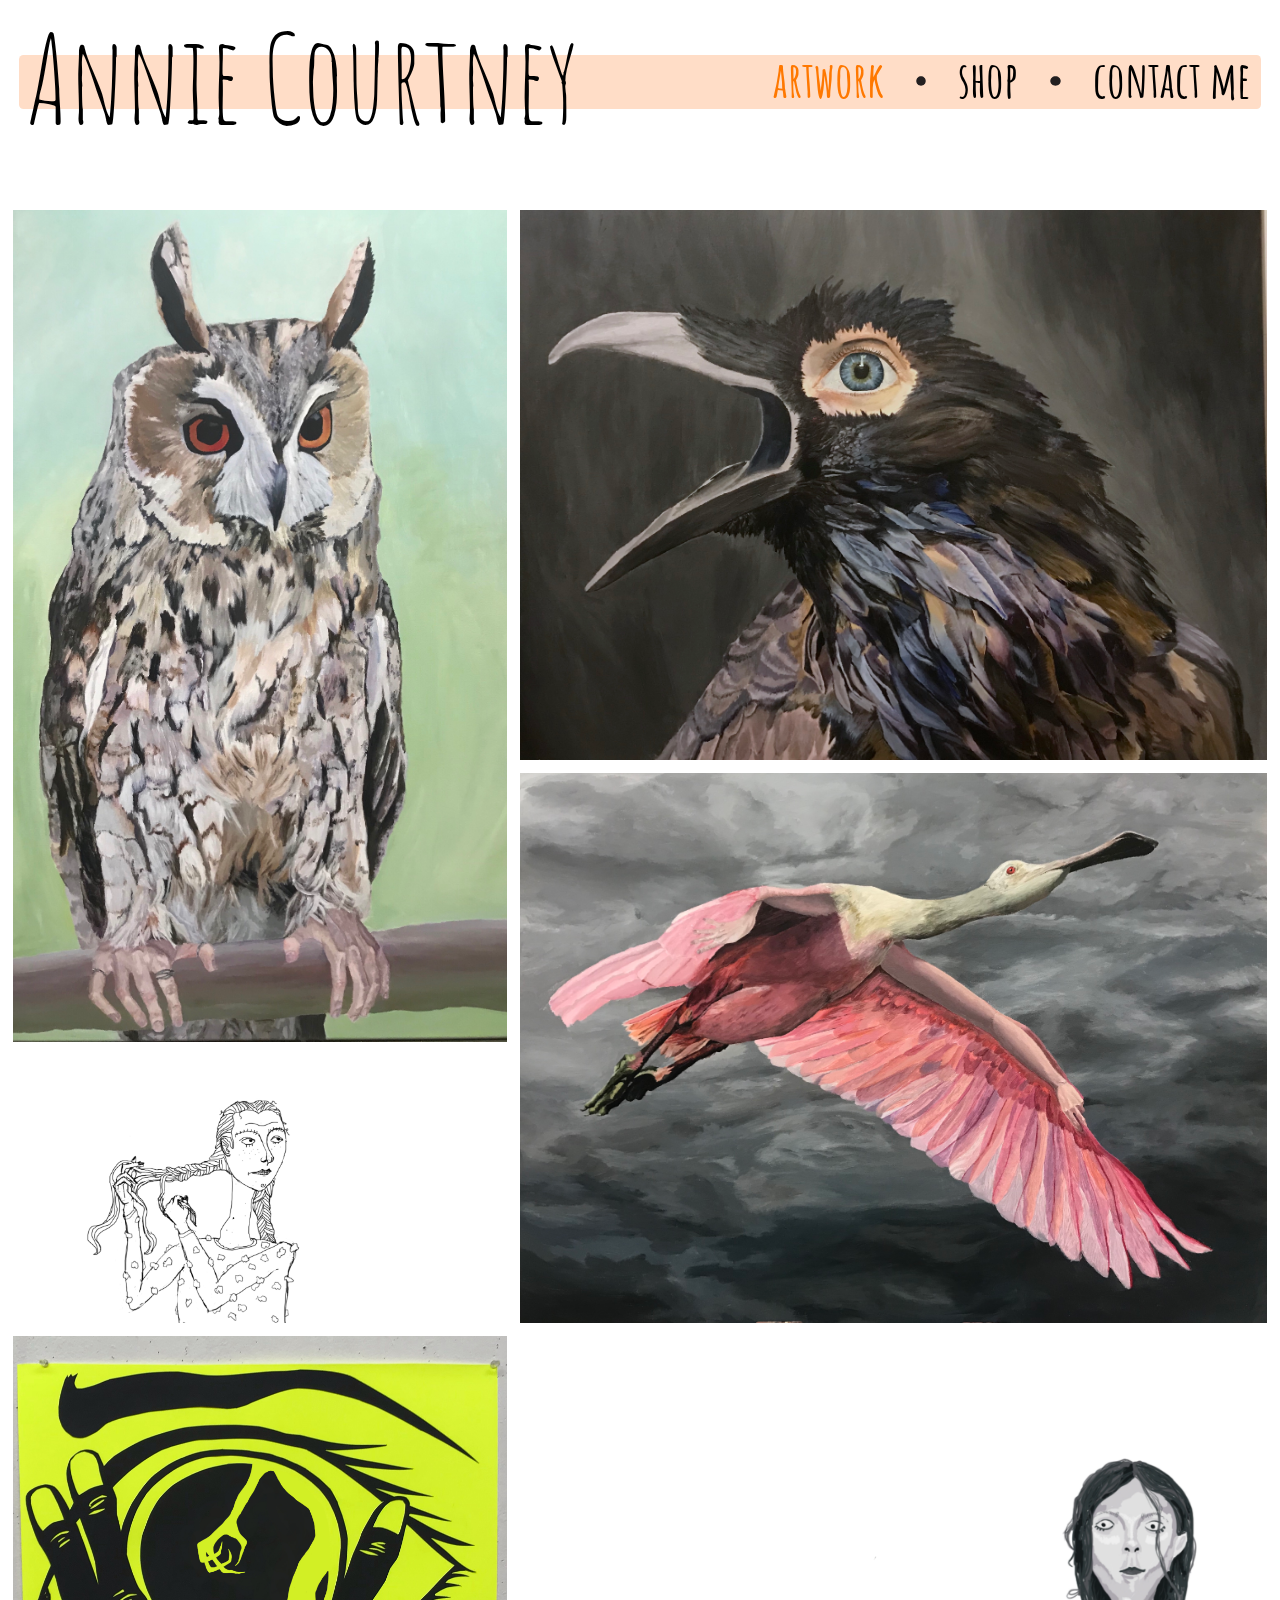
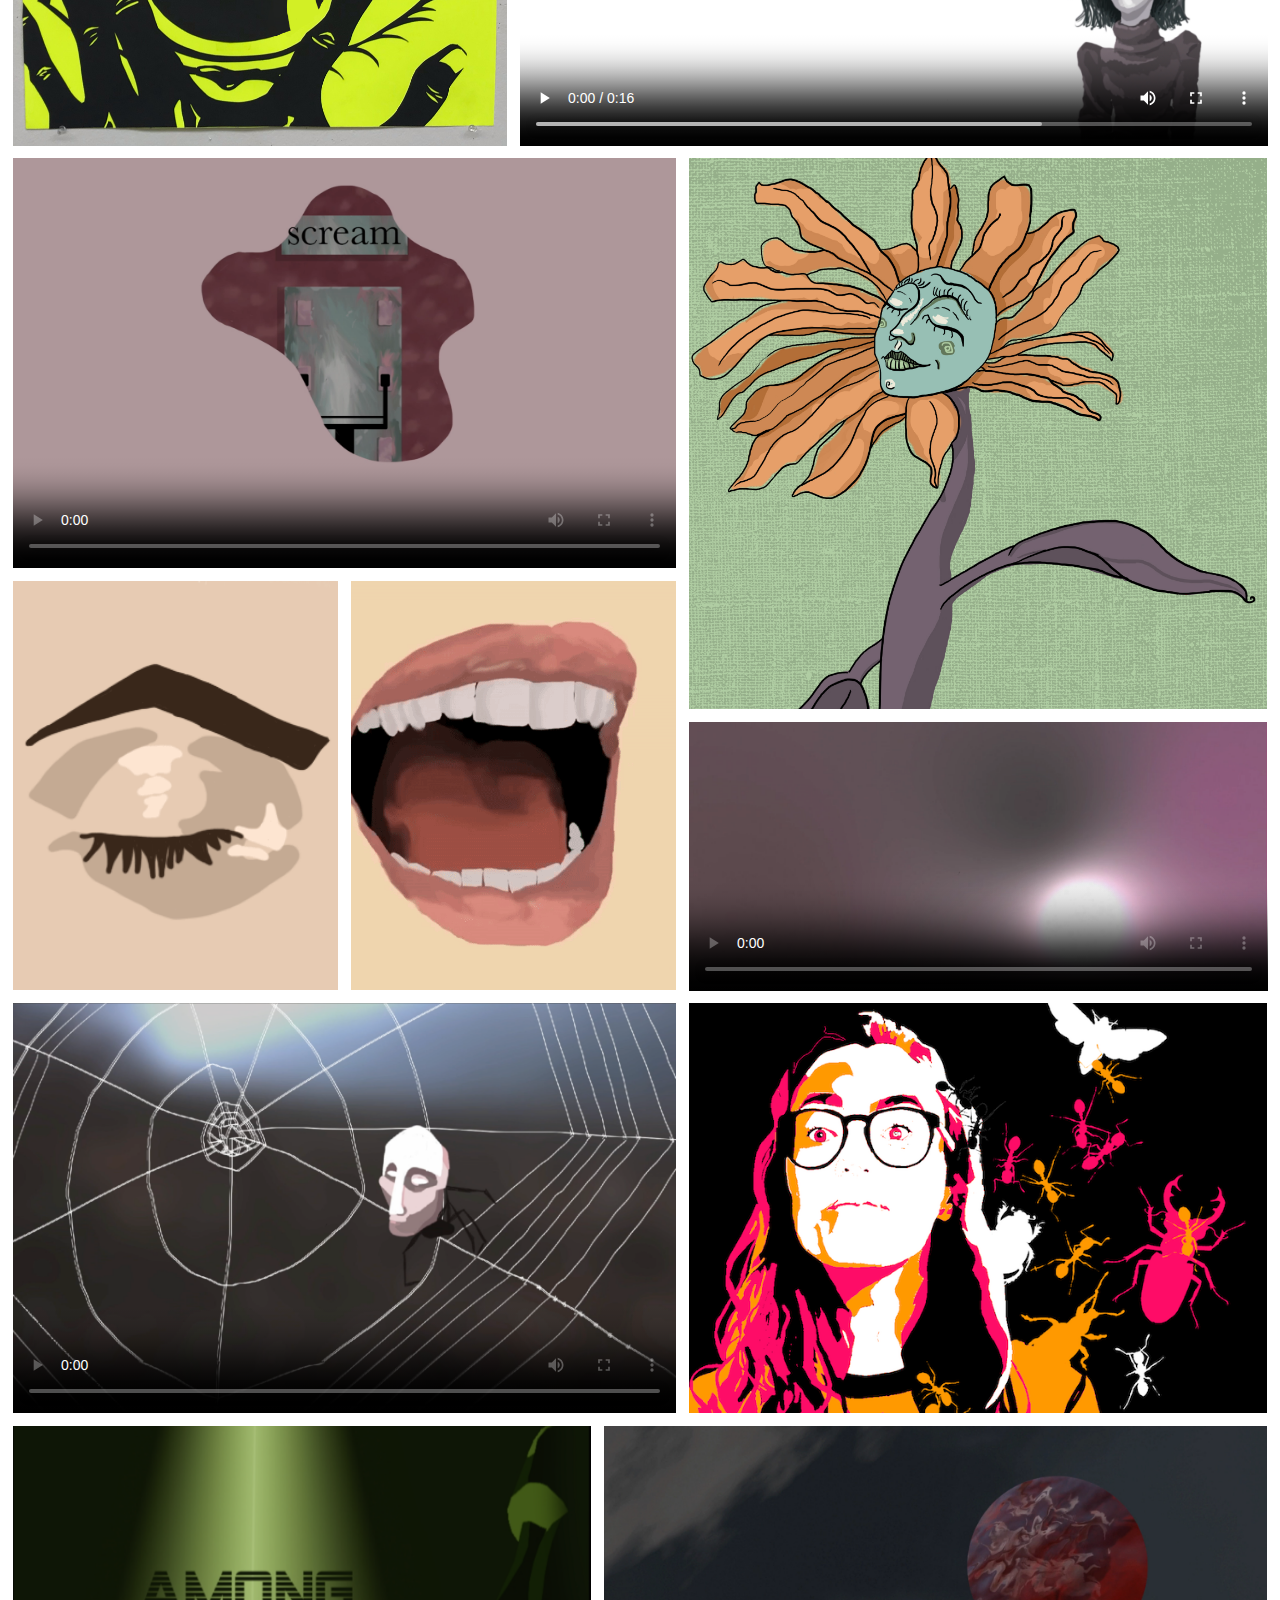
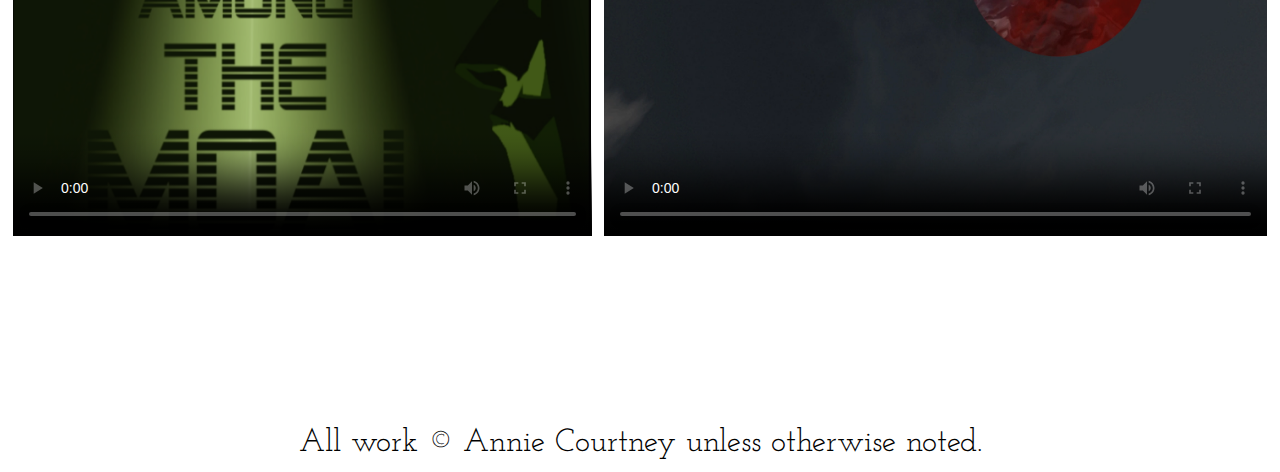
==== commit 2adf2b35: "hopefully fixing small screen bugs" ====
--- a/index.html
+++ b/index.html
@@ -7,6 +7,7 @@
 	<link rel="stylesheet" type="text/css" href="css/index.css"/>
 	<link rel="icon" href="assets/favicon1.svg"/>
 	<script defer src="js/index.js"></script>
+	<meta name="viewport" content="width=device-width, initial-scale=1"> <!--something about everything looking right on ipad? iphone? idk-->
 </head>
 <body>
 	<!-- header -->
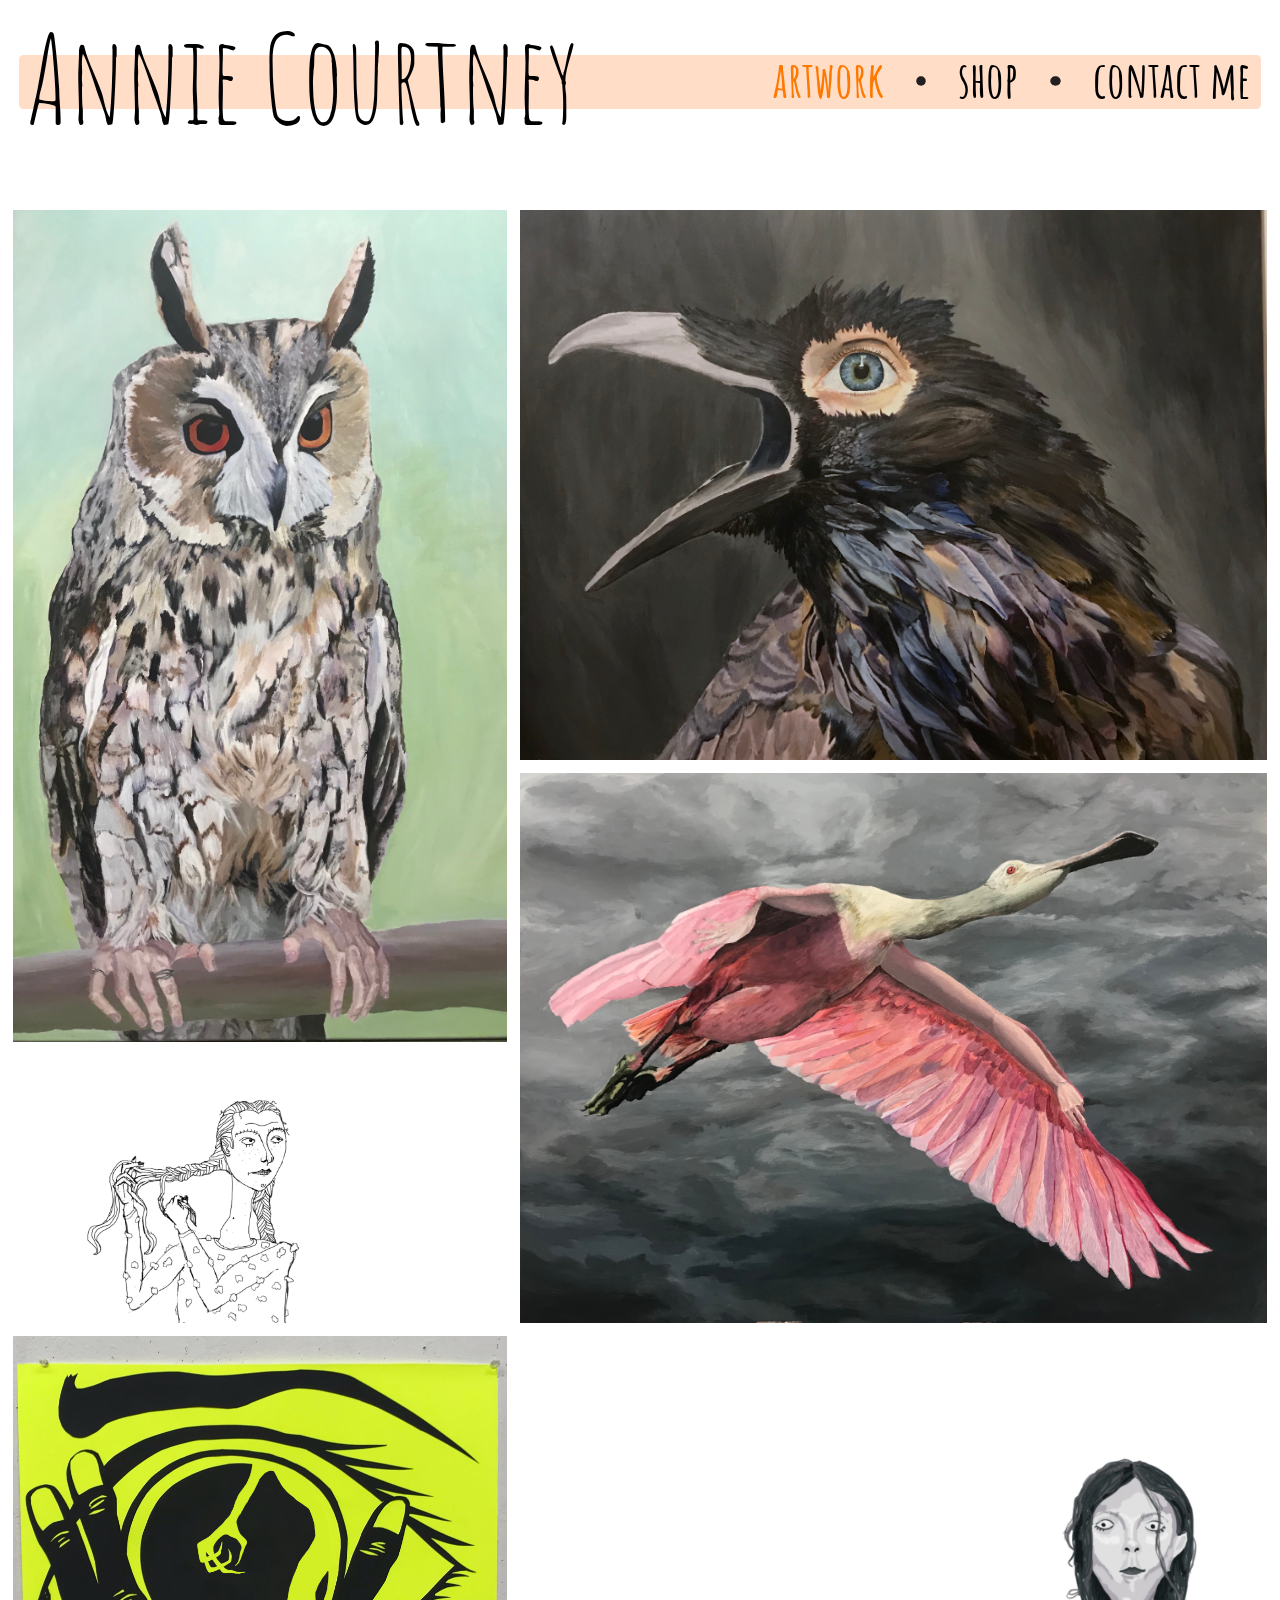
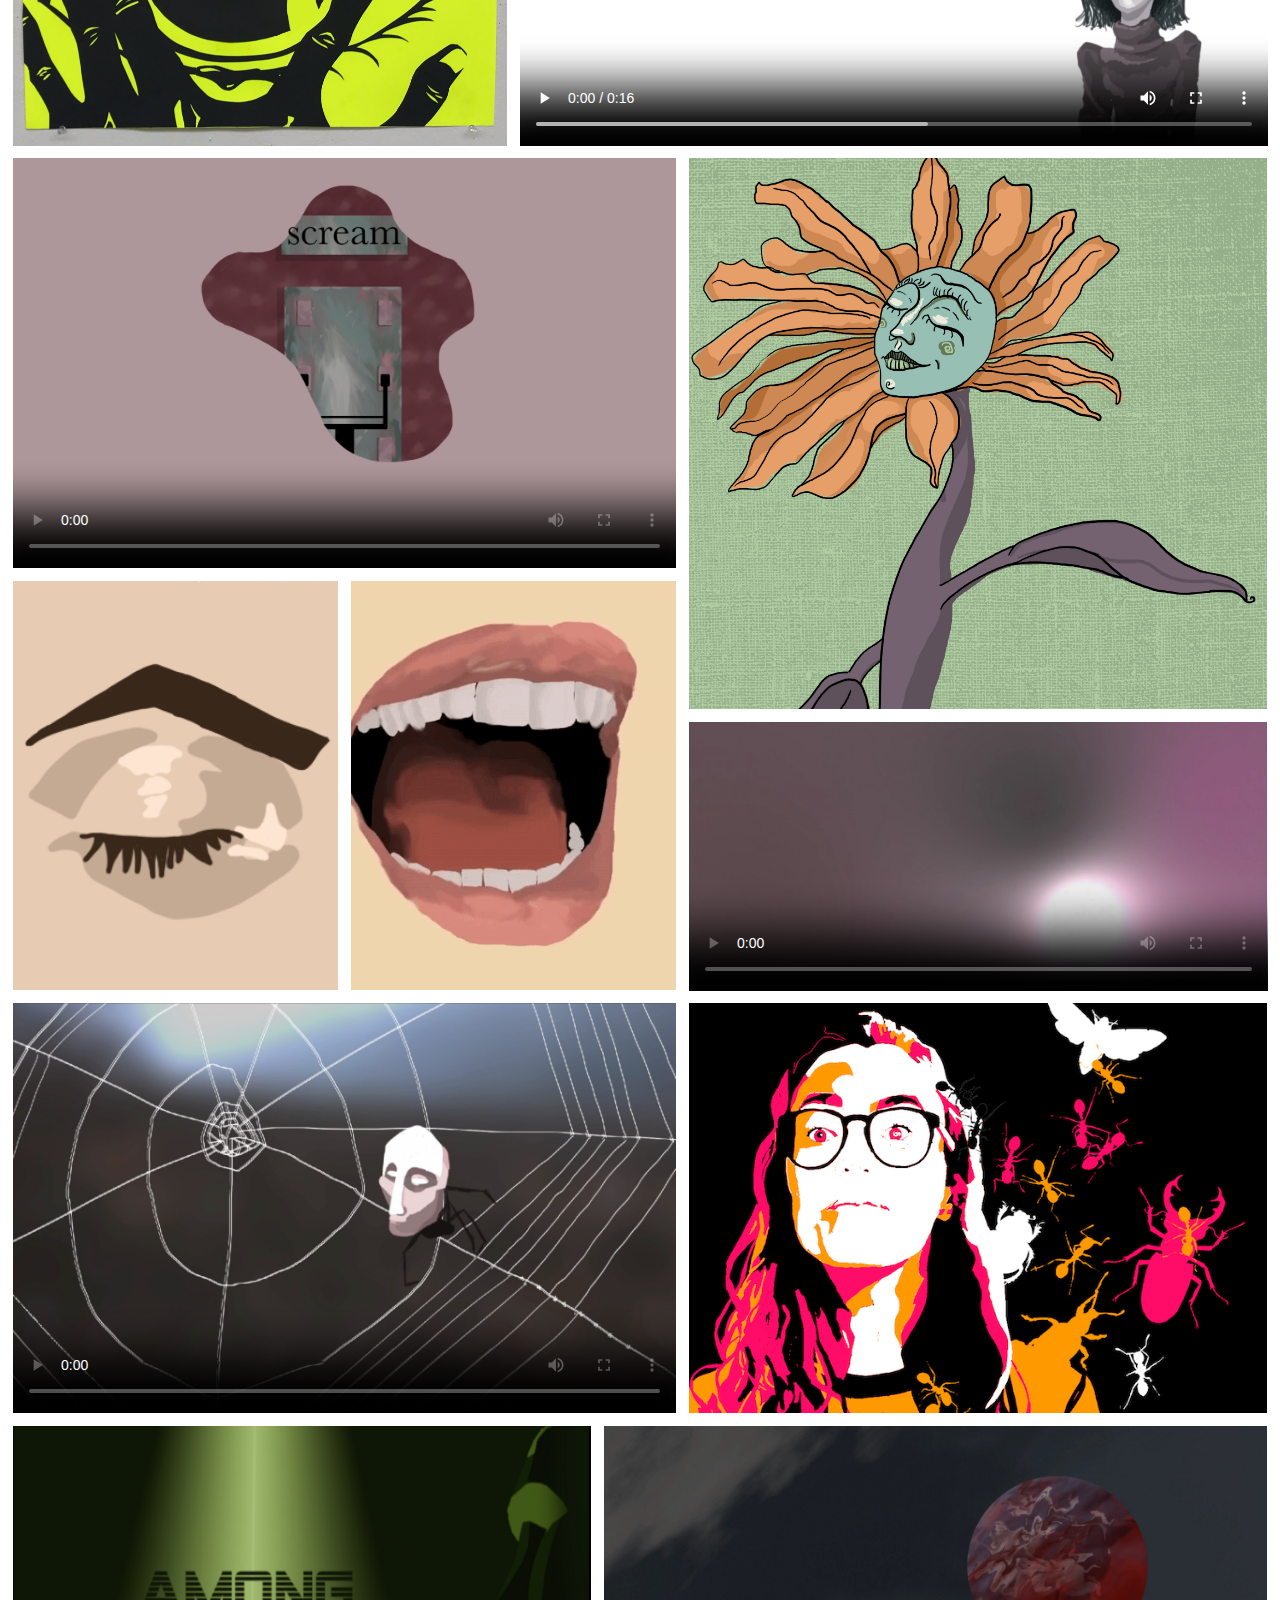
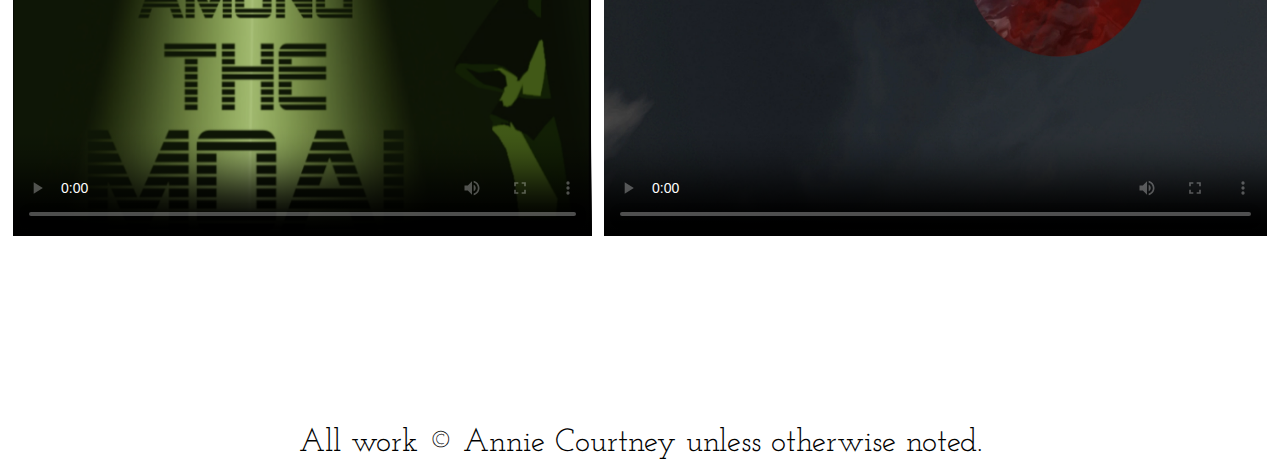
==== commit e093bfea: "more phone/ipad sizing bug fix" ====
--- a/index.html
+++ b/index.html
@@ -7,7 +7,7 @@
 	<link rel="stylesheet" type="text/css" href="css/index.css"/>
 	<link rel="icon" href="assets/favicon1.svg"/>
 	<script defer src="js/index.js"></script>
-	<meta name="viewport" content="width=device-width, initial-scale=1"> <!--something about everything looking right on ipad? iphone? idk-->
+	<meta name="viewport" content="width=device-width, initial-scale=1, maximum-scale=1"> <!--something about everything looking right on ipad? iphone? idk-->
 </head>
 <body>
 	<!-- header -->
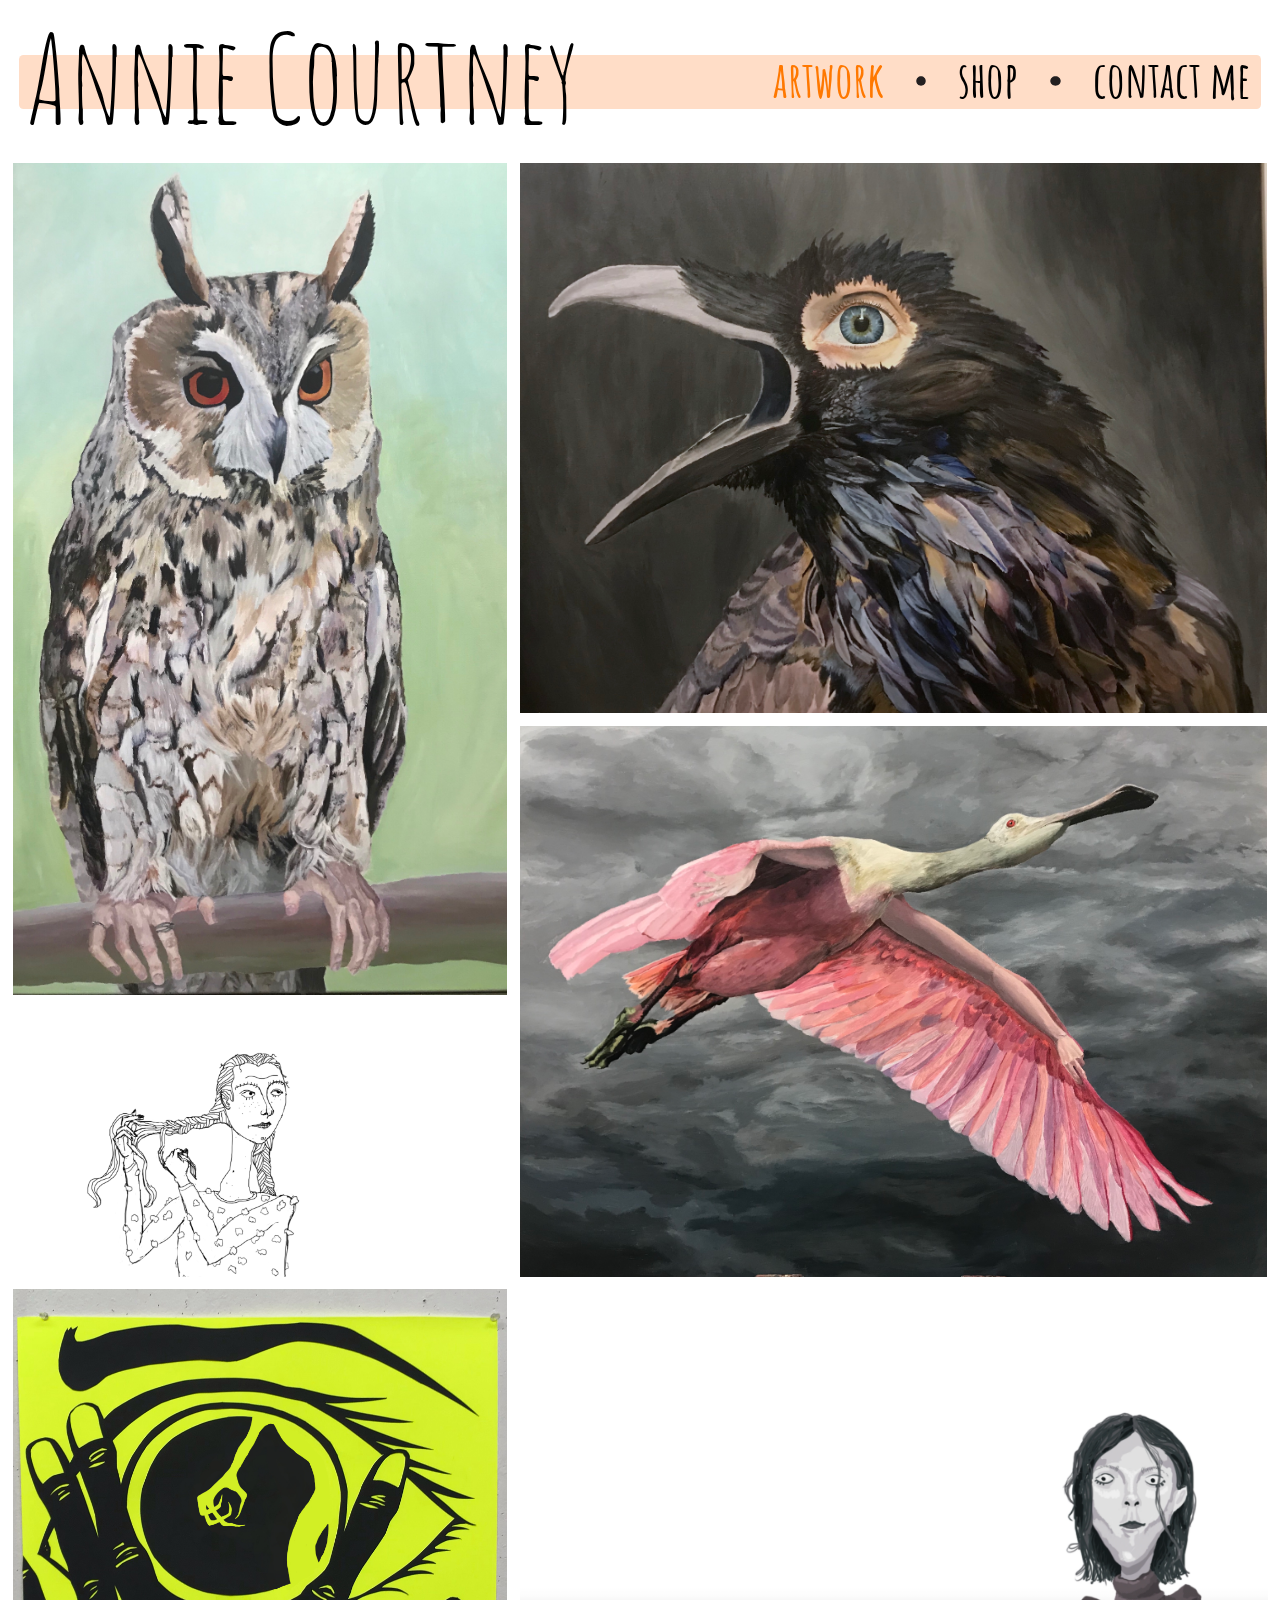
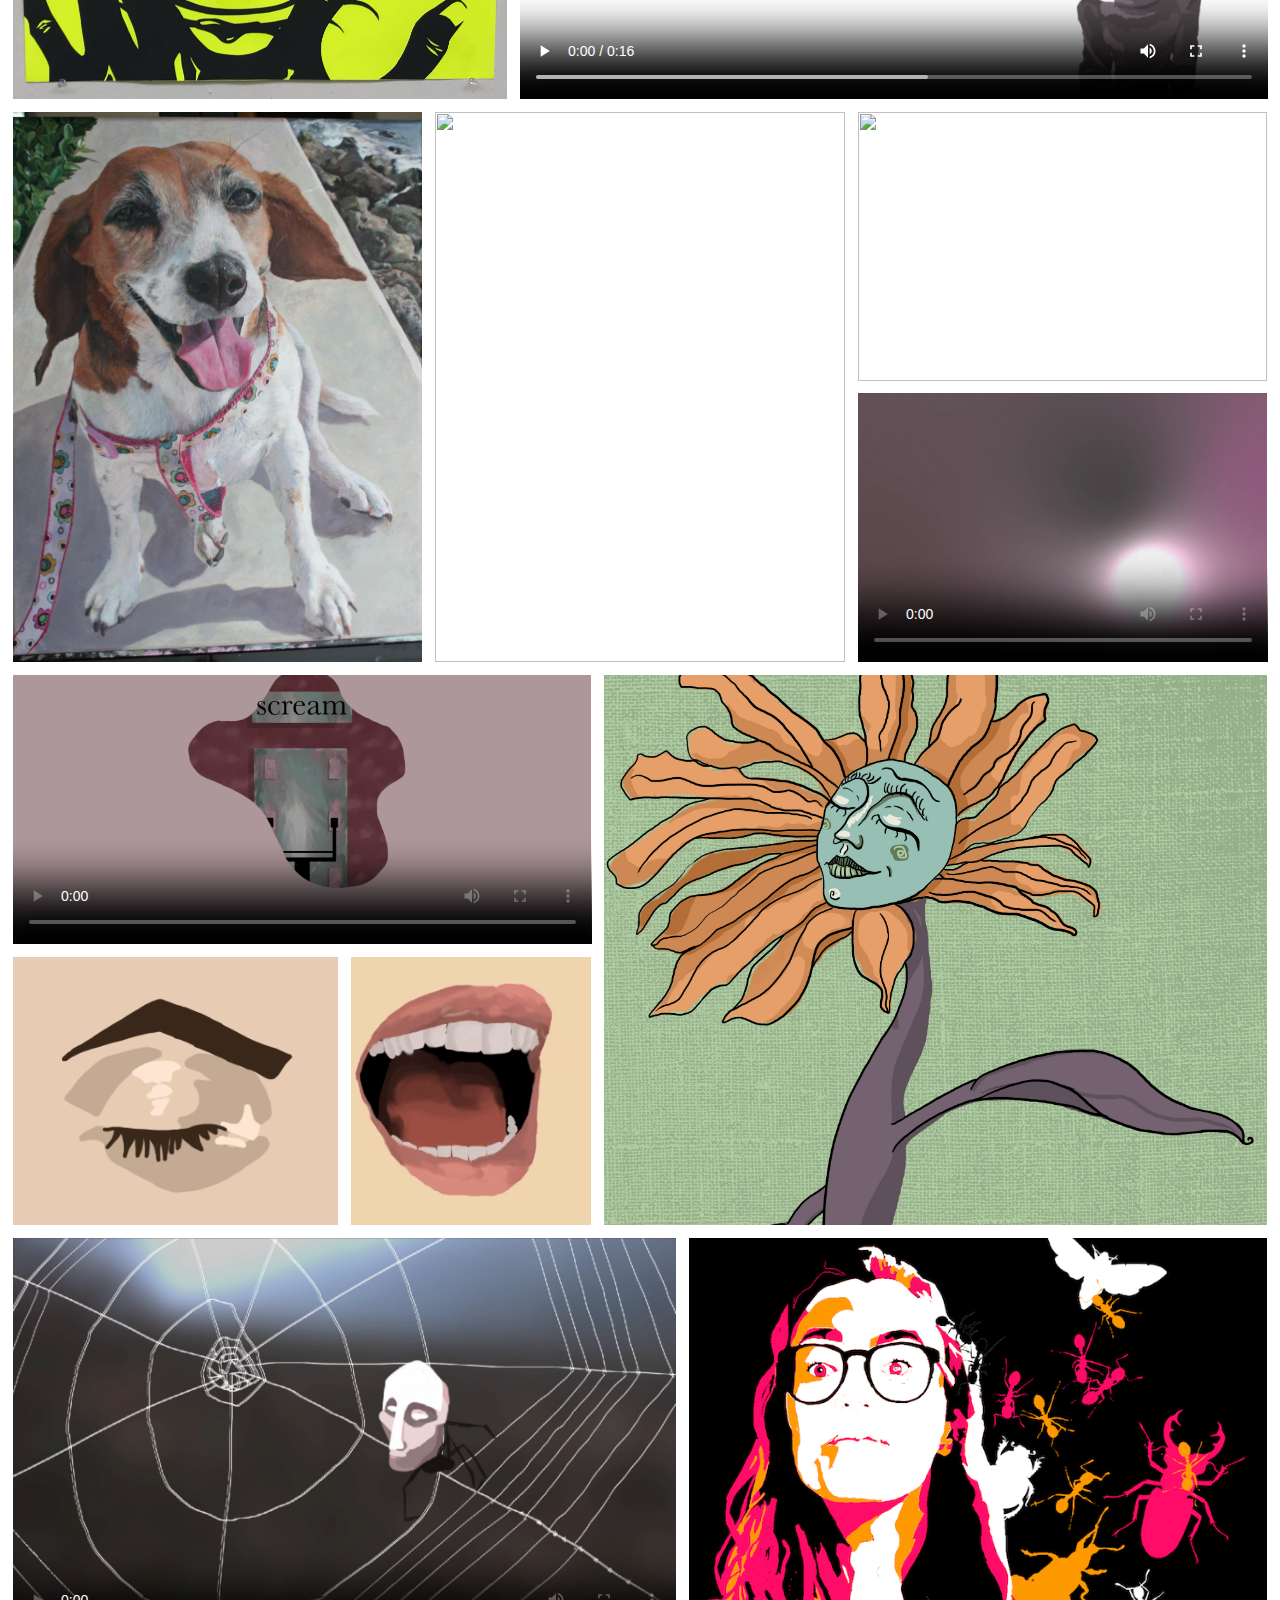
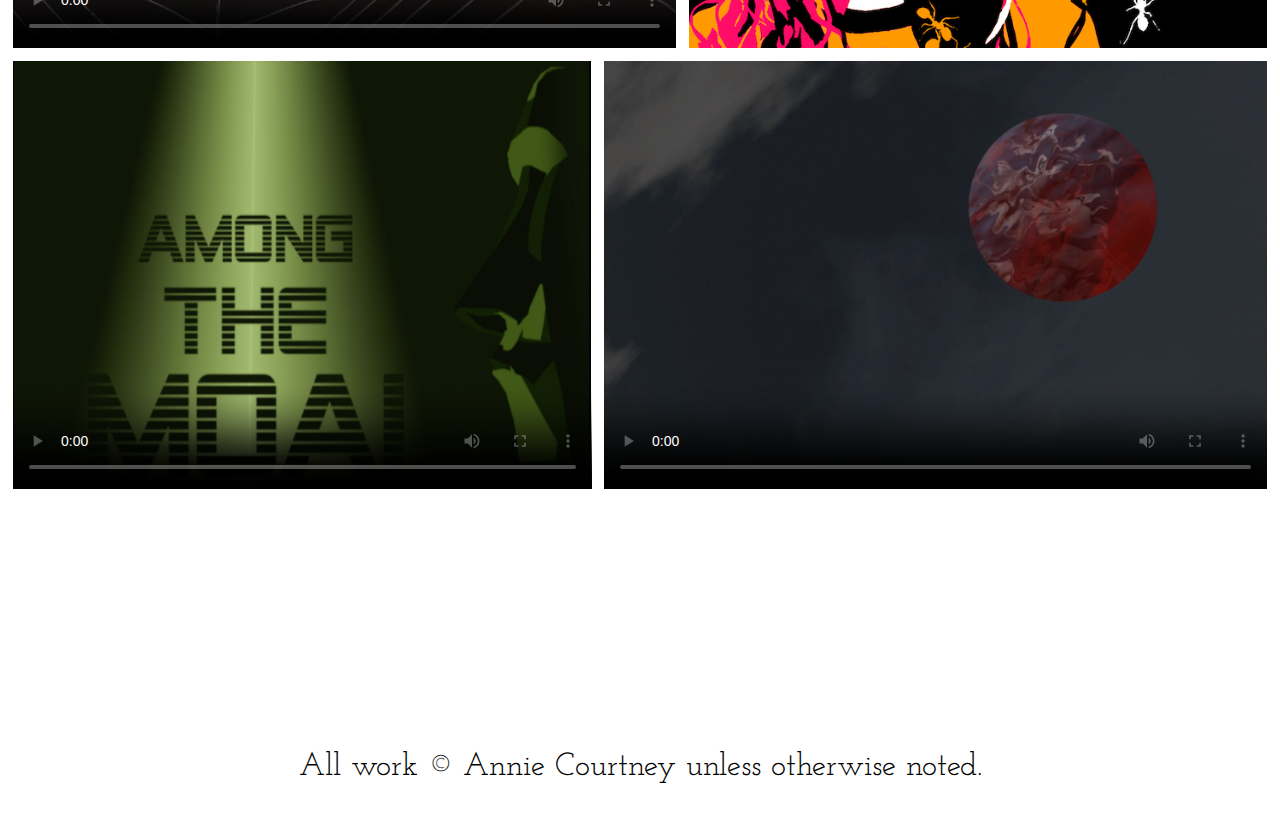
==== commit 510c77c0: "adding pet portraits to artwork page" ====
--- a/index.html
+++ b/index.html
@@ -37,14 +37,17 @@
 			<video id="love" onclick="openModal();currentSlide(5)" poster="assets/artwork/thumbnails/love_cover.png" controls><source src="assets/artwork/love.mp4" type="video/mp4" alt="animation of a girl getting her hair pushed behind her ear by someone out of frame, and then leaking pink goo from the eyes, nose, and mouth and falling over">Your browser does not support the video tag.</video>
 			<img id="braid" onclick="openModal();currentSlide(6)" src="assets/artwork/dahaht.jpg" alt="sketchy illustration of a girl braiding her hair">
 			<img id="flower" onclick="openModal();currentSlide(7)" src="assets/artwork/photosynthesmize.jpg" alt="illlustration of a flower with a human face">
-			<video id="scream" onclick="openModal();currentSlide(8)" controls src="assets/artwork/scream.mov" type="video/mov" poster="assets/artwork/thumbnails/scream_cover.png" alt="animation of a scream switch being pulling inside a mouth">Your browser does not support the video tag.</video>
-			<video id="abstract" onclick="openModal();currentSlide(9)" poster="assets/artwork/thumbnails/tcaoy_cover.png" controls><source src="assets/artwork/tcaoy.mp4" type="video/mp4" alt="animation of abstract light and colors">Your browser does not support the video tag.</video>
-			<img id="mouth" onclick="openModal();currentSlide(10)" src="assets/artwork/mouth.gif" alt="animation of a mouth opeing and a beetle crawling on the tongue">
-			<video id="privacy" onclick="openModal();currentSlide(11)" poster="assets/artwork/thumbnails/ijwsp_cover.png" controls><source src="assets/artwork/ijwsp.mp4" type="video/mp4" alt="demo of an app where a spider creature gets scared if you make noise">Your browser does not support the video tag.</video>
-			<img id="self" onclick="openModal();currentSlide(12)" src="assets/artwork/selfportrait.PNG" alt="digital drawing of a girl and bugs">
-			<video id="moai" onclick="openModal();currentSlide(13)" poster="assets/artwork/thumbnails/moai_cover.png" controls src="assets/artwork/Among the Moai.mov" type="video/mov" alt="3d animation of a ufo bringing the statues of easter island to life">Your browser does not support the video tag.</video>
-			<video id="spider" onclick="openModal();currentSlide(14)" poster="assets/artwork/thumbnails/spider_cover.png" controls src="assets/artwork/spider.mov" type="video/mov" alt="3d animation of a spider with a human-like head dancing">Your browser does not support the video tag.</video>
-			<img id="earthling" onclick="openModal();currentSlide(15)" src="assets/artwork/earthling.gif" alt="animation of an eye opening and plants growing out and an ant crawling out">
+			<img id="penelope" src="assets/commissions/pen.JPG" onclick="openModal();currentSlide(8)">
+			<img id="cat2" src="assets/commissions/cat2_1.jpg" onclick="openModal();currentSlide(9)">
+			<img id="cat1" src="assets/commissions/cat1_1.JPG" onclick="openModal();currentSlide(10)">
+			<video id="scream" onclick="openModal();currentSlide(11)" controls src="assets/artwork/scream.mov" type="video/mov" poster="assets/artwork/thumbnails/scream_cover.png" alt="animation of a scream switch being pulling inside a mouth">Your browser does not support the video tag.</video>
+			<video id="abstract" onclick="openModal();currentSlide(12)" poster="assets/artwork/thumbnails/tcaoy_cover.png" controls><source src="assets/artwork/tcaoy.mp4" type="video/mp4" alt="animation of abstract light and colors">Your browser does not support the video tag.</video>
+			<img id="mouth" onclick="openModal();currentSlide(13)" src="assets/artwork/mouth.gif" alt="animation of a mouth opeing and a beetle crawling on the tongue">
+			<video id="privacy" onclick="openModal();currentSlide(14)" poster="assets/artwork/thumbnails/ijwsp_cover.png" controls><source src="assets/artwork/ijwsp.mp4" type="video/mp4" alt="demo of an app where a spider creature gets scared if you make noise">Your browser does not support the video tag.</video>
+			<img id="self" onclick="openModal();currentSlide(15)" src="assets/artwork/selfportrait.PNG" alt="digital drawing of a girl and bugs">
+			<video id="moai" onclick="openModal();currentSlide(16)" poster="assets/artwork/thumbnails/moai_cover.png" controls src="assets/artwork/Among the Moai.mov" type="video/mov" alt="3d animation of a ufo bringing the statues of easter island to life">Your browser does not support the video tag.</video>
+			<video id="spider" onclick="openModal();currentSlide(17)" poster="assets/artwork/thumbnails/spider_cover.png" controls src="assets/artwork/spider.mov" type="video/mov" alt="3d animation of a spider with a human-like head dancing">Your browser does not support the video tag.</video>
+			<img id="earthling" onclick="openModal();currentSlide(18)" src="assets/artwork/earthling.gif" alt="animation of an eye opening and plants growing out and an ant crawling out">
 		</div>
 
 		<!-- lightbox/modal -->
@@ -53,76 +56,91 @@
 	  		<div class="modal-content">
 
 		    	<div class="mySlides">
-		      		<div class="numbertext">1 / 15</div>
+		      		<div class="numbertext">1 / 18</div>
 		      		<img src="assets/artwork/nothing more.jpg">
 		    	</div>
 
 		    	<div class="mySlides">
-		      		<div class="numbertext">2 / 15</div>
+		      		<div class="numbertext">2 / 18</div>
 		      		<img id="LMG" src="assets/artwork/Losing My Grip.jpg">
 		    	</div>
 
 		    	<div class="mySlides">
-		      		<div class="numbertext">3 / 15</div>
+		      		<div class="numbertext">3 / 18</div>
 		      		<img src="assets/artwork/En Route.JPG">
 		    	</div>
 		    	<div class="mySlides">
-		      		<div class="numbertext">4 / 15</div>
+		      		<div class="numbertext">4 / 18</div>
 		      		<img src="assets/artwork/fear.jpg">
 		    	</div>
 
 		    	<div class="mySlides">
-		      		<div class="numbertext">5 / 15</div>
+		      		<div class="numbertext">5 / 18</div>
 		      		<video poster="assets/artwork/thumbnails/love_cover.png" controls><source src="assets/artwork/love.mp4" type="video/mp4">Your browser does not support the video tag.</video>
 		    	</div>
 
 		    	<div class="mySlides">
-		      		<div class="numbertext">6 / 15</div>
+		      		<div class="numbertext">6 / 18</div>
 		      		<img src="assets/artwork/dahaht.jpg">
 		    	</div>
 
 		        <div class="mySlides">
-		      		<div class="numbertext">7 / 15</div>
+		      		<div class="numbertext">7 / 18</div>
 		      		<img src="assets/artwork/photosynthesmize.jpg">
 		    	</div>
 
+				<div class="mySlides">
+					<div class="numbertext">8 / 18</div>
+					<img src="assets/commissions/penelope1.JPG">
+			  	</div>
+
+				<div class="mySlides">
+					<div class="numbertext">9 / 18</div>
+					<img src="assets/commissions/cat2_1.jpg">
+				</div>
+
+				<div class="mySlides">
+					<div class="numbertext">10 / 18</div>
+					<img src="assets/commissions/cat1_1.JPG">
+				</div>
+
 		    	<div class="mySlides">
-		      		<div class="numbertext">8 / 15</div>
+		      		<div class="numbertext">11 / 18</div>
 					<video controls src="assets/artwork/scream.mov" type="video/mov" poster="assets/artwork/thumbnails/scream_cover.png">Your browser does not support the video tag.</video>
 		    	</div>
 
 		    	<div class="mySlides">
-		      		<div class="numbertext">9 / 15</div>
+		      		<div class="numbertext">12 / 18</div>
 		      		<video poster="assets/artwork/thumbnails/tcaoy_cover.png" controls><source src="assets/artwork/tcaoy.mp4" type="video/mp4">Your browser does not support the video tag.</video>
 		    	</div>
 		        
 		        <div class="mySlides">
-		      		<div class="numbertext">10 / 15</div>
+		      		<div class="numbertext">13 / 18</div>
 		      		<img src="assets/artwork/mouth.gif">
 		    	</div>
 
 		    	<div class="mySlides">
-		      		<div class="numbertext">11 / 15</div>
+		      		<div class="numbertext">14 / 18</div>
 		      		<video poster="assets/artwork/thumbnails/ijwsp_cover.png" controls><source src="assets/artwork/ijwsp.mp4" type="video/mp4">Your browser does not support the video tag.</video>
 		    	</div>
 
 		    	<div class="mySlides">
-		      		<div class="numbertext">12 / 15</div>
+		      		<div class="numbertext">15 / 18</div>
 		      		<img src="assets/artwork/selfportrait.PNG">
 		    	</div>
 		        
 		        <div class="mySlides">
-		      		<div class="numbertext">13 / 15</div>
+		      		<div class="numbertext">16 / 18</div>
 		      		<video poster="assets/artwork/thumbnails/moai_cover.png" controls src="assets/artwork/Among the Moai.mov" type="video/mov">Your browser does not support the video tag.</video>
 		    	</div>
 
 		    	<div class="mySlides">
-		      		<div class="numbertext">14 / 15</div>
+		      		<div class="numbertext">17 / 18</div>
 		      		<video poster="assets/artwork/thumbnails/spider_cover.png" controls src="assets/artwork/spider.mov" type="video/mov">Your browser does not support the video tag.</video>
 		    	</div>
 
 		    	<div class="mySlides">
-		      		<div class="numbertext">15 / 15</div>
+		      		<div class="numbertext">18 / 18</div>
 		      		<img src="assets/artwork/earthling.gif">
 		    	</div>
 		    
@@ -144,14 +162,17 @@
 			      	<img class="demo cursor" src="assets/artwork/thumbnails/love_cover.png" onclick="currentSlide(5)" title="Love" alt="animated in Photoshop">
 			      	<img class="demo cursor" src="assets/artwork/dahaht.jpg" onclick="currentSlide(6)" title="Does anyone have a hair tie?" alt="drawn in Photoshop">
 			      	<img class="demo cursor" src="assets/artwork/photosynthesmize.jpg" onclick="currentSlide(7)" title="Photosynthesmize" alt="drawn in Photoshop">
-			      	<img class="demo cursor" src="assets/artwork/thumbnails/scream_cover.png" onclick="currentSlide(8)" title="Scream" alt="animated in After Effects and Photoshop">
-			      	<img class="demo cursor" src="assets/artwork/thumbnails/tcaoy_cover.png" onclick="currentSlide(9)" title="They're Crawling All Over You" alt="animated in After Effects, music sampled from Marina and the Diamonds">
-			      	<img class="demo cursor" src="assets/artwork/mouth.gif" onclick="currentSlide(10)" title="Taste(buds)" alt="animated in Photoshop">
-			      	<img class="demo cursor" src="assets/artwork/thumbnails/ijwsp_cover.png" onclick="currentSlide(11)" title="I just want some privacy." alt="This piece is a sound-reactive application that was coded in Max, a visual programming language, and animated in After Effects and Photoshop. Both the interaction and the movement were designed to give an impossible creature just enough life to connect with people.">
-			      	<img class="demo cursor" src="assets/artwork/selfportrait.PNG" onclick="currentSlide(12)" title="Portrait" alt="made with Photoshop">
-			      	<img class="demo cursor" src="assets/artwork/thumbnails/moai_cover.png" onclick="currentSlide(13)" title="Among the Moai" alt="animated in Blender and After Effects">
-			      	<img class="demo cursor" src="assets/artwork/thumbnails/spider_cover.png" onclick="currentSlide(14)" title="Creeper" alt="made with Blender, Unity, After Effects, and Final Cut Pro">
-			      	<img class="demo cursor" src="assets/artwork/earthling.gif" onclick="currentSlide(15)" title="Earthling" alt="animated in Photoshop">
+					<img class="demo cursor" src="assets/commissions/pen.JPG" onclick="currentSlide(8)" title="Penelope" alt="acrylic on canvas">
+					<img class="demo cursor" src="assets/commissions/cat2_1.jpg" onclick="currentSlide(9)" title="Cat" alt="acrylic on canvas">
+					<img class="demo cursor" src="assets/commissions/cat1_1.JPG" onclick="currentSlide(10)" title="Cat with Champange" alt="acrylic on canvas">
+			      	<img class="demo cursor" src="assets/artwork/thumbnails/scream_cover.png" onclick="currentSlide(11)" title="Scream" alt="animated in After Effects and Photoshop">
+			      	<img class="demo cursor" src="assets/artwork/thumbnails/tcaoy_cover.png" onclick="currentSlide(12)" title="They're Crawling All Over You" alt="animated in After Effects, music sampled from Marina and the Diamonds">
+			      	<img class="demo cursor" src="assets/artwork/mouth.gif" onclick="currentSlide(13)" title="Taste(buds)" alt="animated in Photoshop">
+			      	<img class="demo cursor" src="assets/artwork/thumbnails/ijwsp_cover.png" onclick="currentSlide(14)" title="I just want some privacy." alt="This piece is a sound-reactive application that was coded in Max, a visual programming language, and animated in After Effects and Photoshop. Both the interaction and the movement were designed to give an impossible creature just enough life to connect with people.">
+			      	<img class="demo cursor" src="assets/artwork/selfportrait.PNG" onclick="currentSlide(15)" title="Portrait" alt="made with Photoshop">
+			      	<img class="demo cursor" src="assets/artwork/thumbnails/moai_cover.png" onclick="currentSlide(16)" title="Among the Moai" alt="animated in Blender and After Effects">
+			      	<img class="demo cursor" src="assets/artwork/thumbnails/spider_cover.png" onclick="currentSlide(17)" title="Creeper" alt="made with Blender, Unity, After Effects, and Final Cut Pro">
+			      	<img class="demo cursor" src="assets/artwork/earthling.gif" onclick="currentSlide(18)" title="Earthling" alt="animated in Photoshop">
 		    	</div>
 
 	  		</div>
--- a/css/genStyle.css
+++ b/css/genStyle.css
@@ -11,7 +11,8 @@
 body{
 	font-family: 'Josefin Slab', serif;
 	margin: 0px;
-	font-size: 98pt; /*the font size that all font percentages will be referencing*/
+	/*font-size: 98pt; /~the font size that all font percentages will be referencing~/*/
+
 
 /*polka dots below*/
 /* 	background-image: radial-gradient(#f2f2f2 5%, transparent 5%), radial-gradient(#f2f2f2 5%, transparent 5%);
@@ -20,6 +21,9 @@
   	background-position: 0% 0%, 50% 50%;
   	background-size: 5% 10%;*/
 
+	display: flex;
+	flex-direction: column;
+	justify-content: flex-start;
 
 
 }
@@ -27,7 +31,7 @@
 	display: flex;
 	flex: 0 1 auto;
 	flex-direction: column;
-	margin-bottom: 4vh;
+	margin-bottom: 1vh;
 }
 #nav {
 	position: relative;
@@ -38,7 +42,7 @@
 	margin-right: 13.5vw;
 	margin-left: auto;
 	margin-top: 1vw;
-	margin-bottom: 5vw;
+	margin-bottom: 3vw;
 }
 #nav a{
 	color: black;
@@ -96,12 +100,14 @@
     padding-bottom: 15vw;
 }
 #footer{
-	position: static;
+/*	position: absolute;*/
 	text-align: center;
 	font-size: 4vw;
 	width: 100%;
-	bottom:0;
-	padding-bottom: 3.5vw;
+	margin-top: 8vw;
+	padding-bottom: 2vw;
+/*	bottom:0;*/
+/*	padding-bottom: 3.5vw;*/
 }
 
 /*dektop stuff below*/
@@ -172,7 +178,14 @@
 
 	}
 	#footer{
+		margin-top: 2vw;
 		font-size: 2.5vw;
 		padding-bottom: 1vw;
+
+/* 
+		position: absolute;
+		bottom: -8vw;
+		font-size: 2.5vw;
+		padding-bottom: 1vw; */
 	}
 }--- a/css/index.css
+++ b/css/index.css
@@ -1,8 +1,8 @@
 @import url('https://fonts.googleapis.com/css2?family=Amatic+SC&family=Josefin+Slab&display=swap');
 
-/*artworks on page*/
+/* artworks on page */
 #artworks{
-	/*holds all the artworks*/
+	/* holds all the artworks */
 	display: grid;
 	grid-gap: 3vw;
 }
@@ -22,7 +22,7 @@
 	cursor: pointer;
 }
 
-/*back to top button*/
+/* back to top button */
 #back2top{
   display: none;
   position: fixed;
@@ -36,20 +36,18 @@
   font-family: 'Amatic SC', serif;
   font-weight: bolder;
   font-size: 7vw;
-  padding-bottom: 1vw;
-  padding-left: 1vw;
-  padding-right: 1vw;
+  padding: 0 1.5vw 0 1.5vw;
   border-radius: 0vw;
-  /*font-weight: 700;*/
+  font-weight: 700;
 }
 #back2top:hover {
   color: #ff7800;
   background-color: black;
 }
 
-/*mobile lightbox*/
-
-/* The Modal (background) */
+/* mobile lightbox */
+
+ /* The Modal (background)  */
 .modal {
   display: none;
   position: fixed;
@@ -66,42 +64,42 @@
   background-color: rgba(0, 0, 0,  .95);
 
 }
-/* Modal Content */
+ /* Modal Content  */
 .modal-content {
   position: relative;
-  /*background-color: #000000;*/
+  background-color: #000000;
   margin-top: 2vw;
- /* margin: auto;*/
+  margin: auto;
   padding: 0;
   max-width: 100%;
-  /*max-height: 50vw;*/
- /* max-width: 1200px;*/
-}
-/* The Close Button */
+  max-height: 50vw;
+  max-width: 1200px;
+}
+ /* The Close Button  */
 .close {
   color: white;
   position: absolute;
   top: 0vw;
   right: 3vw;
   font-size: 13vw;
-  /*font-weight: bold;*/
+  font-weight: bold;
 }
 .close:hover,
 .close:focus {
   color: #ff7800;
   text-decoration: none;
 }
-/* Number text (1/3 etc) */
+ /* Number text (1/3 etc)  */
 .numbertext {
   color: #ffffff50;
   font-size: 5vw;
   margin-top: -7vw;
   margin-left: 3vw;
-  /*padding: 8px 12px;*/
+  padding: 8px 12px;
   position: absolute;
 }
 .mySlides {
-/*dont show initially*/
+/* dont show initially */
   display: none;
 }
 .mySlides img{
@@ -110,11 +108,11 @@
 .mySlides video{
 	width: 100%;
 }
-/*class to show when things are clickable*/
+/* class to show when things are clickable */
 .cursor {
   cursor: pointer;
 }
-/* Next & previous buttons */
+ /* Next & previous buttons  */
 .prev,
 .next {
   position: absolute;
@@ -129,11 +127,11 @@
 .prev{
 	left: 5vw;
 }
-/* Position the "next button" to the right */
+ /* Position the "next button" to the right  */
 .next {
   right: 5vw;
 }
-/* On hover, add a black background color with a little bit see-through */
+ /* On hover, add a black background color with a little bit see-through  */
 .prev:hover,
 .next:hover {
 	cursor: pointer;
@@ -156,7 +154,7 @@
   font-size: 5vw;
   font-family: 'Josefin Slab', serif;
 }
-/* the little icons of all the images in the lightbox*/
+ /* the little icons of all the images in the lightbox */
 .column { 
   display: flex;
   flex-wrap: wrap;
@@ -172,11 +170,11 @@
   margin: 1vw;
   width: 15vw;
 }
-/*unselected little icons*/
+/* unselected little icons */
 .demo {
   opacity: .25;
 }
-/*selected little icon*/
+selected little icon
 .active,
 .demo:hover {
   opacity: 1;
@@ -184,6 +182,12 @@
 
 /*desktop*/
 @media (min-width: 992px), (orientation: landscape) {
+	#footer{
+		position: static;
+		bottom:0;
+		padding-bottom: 3.5vw;
+		padding-top: 3.5vw;
+	}
 	#back2top {
 	  bottom: 2vw;
 	  right: 2vw;
@@ -251,60 +255,102 @@
 	    grid-row-start: 9;
 	    grid-row-end: 12;
 	}
-	#scream{
-		grid-column-start: 1;
-	    grid-column-end: 9;
-	    grid-row-start: 12;
-	    grid-row-end: 15;
-	}
-	#flower{
-		grid-column-start: 9;
-	    grid-column-end: 16;
+	#penelope{
+		grid-column-start: 1;
+	    grid-column-end: 6;
 	    grid-row-start: 12;
 	    grid-row-end: 16;
 	}
+	#cat2{
+		grid-column-start: 6;
+	    grid-column-end: 11;
+	    grid-row-start: 12;
+	    grid-row-end: 16;
+	}
+	#cat1{
+		grid-column-start: 11;
+	    grid-column-end: 16;
+	    grid-row-start: 12;
+	    grid-row-end: 14;
+	}
+	#abstract{
+		grid-column-start: 11;
+		grid-column-end: 16;
+	    grid-row-start: 14;
+	    grid-row-end: 16;
+	}
+	#scream{
+		grid-column-start: 1;
+	    grid-column-end: 8;
+	    grid-row-start: 16;
+	    grid-row-end: 18;
+	}
+	#flower{
+		grid-column-start: 8;
+	    grid-column-end: 16;
+	    grid-row-start: 16;
+	    grid-row-end: 20;
+	}
 	#earthling{
 		grid-column-start: 1;
 		grid-column-end: 5;
-	    grid-row-start: 15;
-	    grid-row-end: 18;
+	    grid-row-start: 18;
+	    grid-row-end: 20;
 	}
 	#mouth{
 		grid-column-start: 5;
+	    grid-column-end: 8;
+	    grid-row-start: 18;
+	    grid-row-end: 20;
+	}
+
+	#privacy{
+		grid-column-start: 1;
 	    grid-column-end: 9;
-	    grid-row-start: 15;
-	    grid-row-end: 18;
-	}
-	#abstract{
-		grid-column-start: 9;
-		grid-column-end: 16;
-	    grid-row-start: 16;
-	    grid-row-end: 18;
-	}
-	#privacy{
-		grid-column-start: 1;
-	    grid-column-end: 9;
-	    grid-row-start: 18;
-	    grid-row-end: 21;
+	    grid-row-start: 20;
+	    grid-row-end: 23;
 	}
 	#self{
 		grid-column-start: 9;
 	    grid-column-end: 16;
-	    grid-row-start: 18;
-	    grid-row-end: 21;
+	    grid-row-start: 20;
+	    grid-row-end: 23;
 	}
 	#moai{
 		grid-column-start: 1;
 	    grid-column-end: 8;
-	    grid-row-start: 21;
-	    grid-row-end: 24;
+	    grid-row-start: 23;
+	    grid-row-end: 26;
 	}
 	#spider{
 		grid-column-start: 8;
 	    grid-column-end: 16;
-	    grid-row-start: 21;
-	    grid-row-end: 24;
-	}
+	    grid-row-start: 23;
+	    grid-row-end: 26;
+	}
+
+/* back to top button */
+#back2top{
+	display: none;
+	position: fixed;
+	bottom: 3vw;
+	right: 3vw;
+	border: none;
+	outline: none;
+	color: #000000;
+	background-color: #00000050;
+	cursor: pointer;
+	font-family: 'Amatic SC', serif;
+	font-weight: bolder;
+	font-size: 5vw;
+	padding: 0 1vw 0 1vw;
+	border-radius: 0vw;
+	font-weight: 700;
+  }
+  #back2top:hover {
+	color: #ff7800;
+	background-color: black;
+  }
 
 /*desktop lightbox below*/
 
